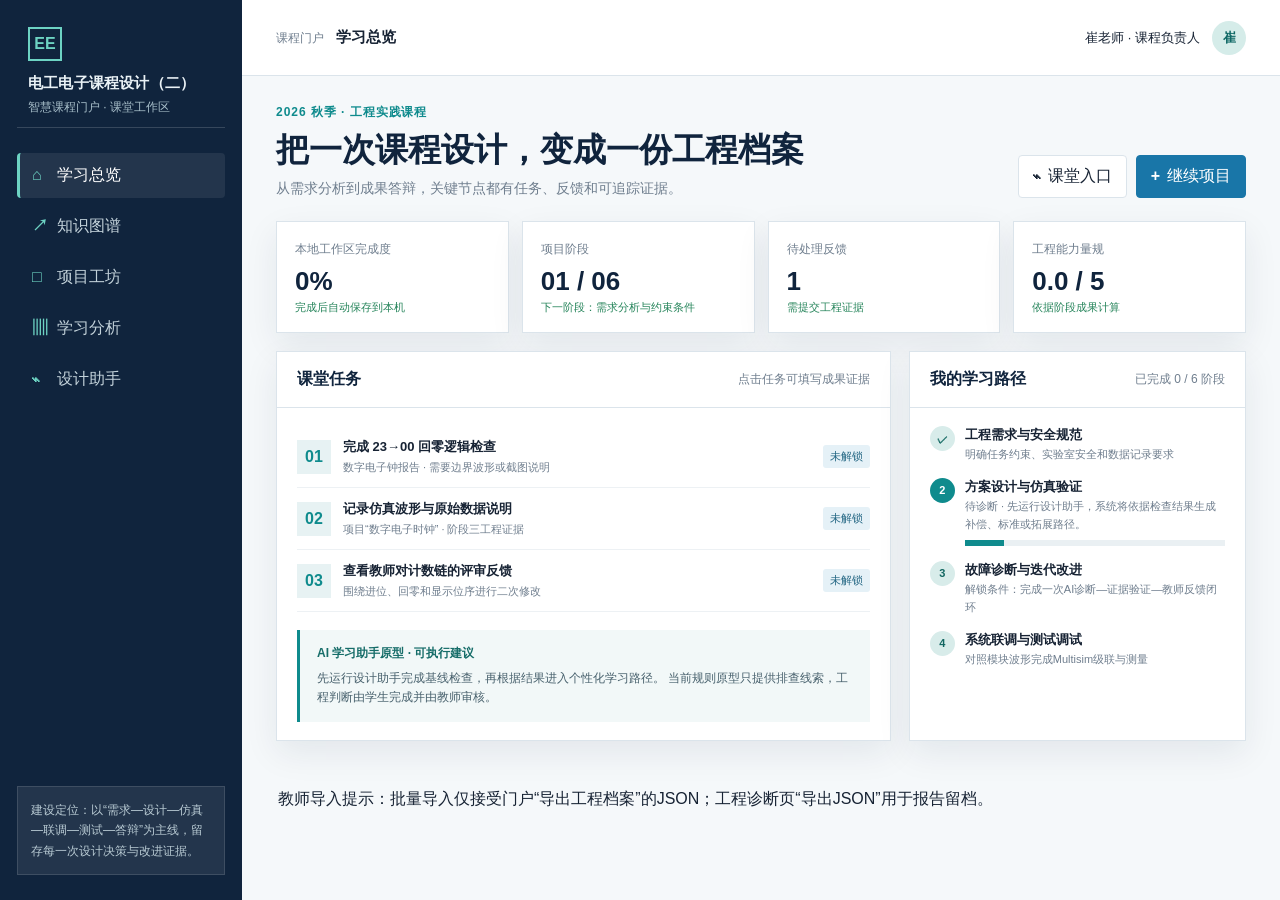
==== index.html @ 052e63e6 "Align portal rule-check wording and refresh cache" ====
<!doctype html>
<html lang="zh-CN">
<head>
  <meta charset="utf-8">
  <meta name="viewport" content="width=device-width, initial-scale=1">
  <meta name="theme-color" content="#10243d">
  <meta name="apple-mobile-web-app-capable" content="yes">
  <meta name="apple-mobile-web-app-status-bar-style" content="black-translucent">
  <link rel="manifest" href="manifest.webmanifest">
  <link rel="icon" href="icon.svg" type="image/svg+xml">
  <title>电工电子课程设计（二） | 智慧课程门户</title>
  <style>
    :root {
      --navy: #10243d;
      --blue: #1976a8;
      --teal: #0f8b8d;
      --ink: #172334;
      --muted: #6f7e8e;
      --line: #dbe4eb;
      --paper: #f5f8fa;
      --white: #fff;
      --amber: #c27b21;
      --green: #25845a;
      --red: #b34d4d;
      --shadow: 0 12px 32px rgba(16, 36, 61, .08);
    }
    * { box-sizing: border-box; }
    body { margin: 0; color: var(--ink); background: var(--paper); font-family: "Segoe UI", "Microsoft YaHei", sans-serif; }
    button { font: inherit; }
    .shell { min-height: 100vh; display: grid; grid-template-columns: 242px minmax(0, 1fr); }
    aside { color: #eaf2f6; background: var(--navy); padding: 25px 17px; display: flex; flex-direction: column; gap: 25px; }
    .brand { padding: 2px 11px 11px; border-bottom: 1px solid rgba(255,255,255,.16); }
    .brand-mark { width: 34px; height: 34px; border: 2px solid #6dd3c3; display: grid; place-items: center; font-weight: 700; color: #6dd3c3; margin-bottom: 13px; }
    .brand strong { display: block; font-size: 15px; letter-spacing: .2px; }
    .brand span { display: block; margin-top: 6px; color: #a8bfca; font-size: 12px; }
    nav { display: grid; gap: 6px; }
    nav button { border: 0; border-left: 3px solid transparent; color: #c3d2da; background: transparent; padding: 12px 12px; text-align: left; cursor: pointer; border-radius: 4px; }
    nav button:hover, nav button.active { background: rgba(255,255,255,.08); border-left-color: #6dd3c3; color: #fff; }
    nav button .icon { display: inline-block; width: 25px; color: #6dd3c3; font-weight: 700; }
    .aside-note { margin-top: auto; padding: 13px; background: rgba(255,255,255,.08); border: 1px solid rgba(255,255,255,.12); font-size: 12px; line-height: 1.7; color: #b8cad3; }
    main { min-width: 0; }
    header { height: 76px; padding: 18px 34px; display: flex; justify-content: space-between; align-items: center; background: var(--white); border-bottom: 1px solid var(--line); }
    .crumb { color: var(--muted); font-size: 12px; }
    .crumb b { color: var(--ink); font-size: 15px; margin-left: 9px; }
    .profile { display: flex; align-items: center; gap: 12px; font-size: 13px; }
    .avatar { width: 34px; height: 34px; border-radius: 50%; background: #d5ece9; color: #0f6865; display: grid; place-items: center; font-weight: 700; }
    .content { max-width: 1380px; margin: 0 auto; padding: 28px 34px 48px; }
    .view { display: none; }
    .view.active { display: block; }
    .hero { display: flex; justify-content: space-between; gap: 24px; align-items: flex-end; margin-bottom: 23px; }
    .eyebrow { color: var(--teal); font-size: 12px; font-weight: 700; letter-spacing: .08em; }
    h1 { margin: 7px 0 7px; color: var(--navy); font-size: clamp(24px, 3vw, 33px); letter-spacing: 0; }
    .hero p { margin: 0; color: var(--muted); font-size: 14px; }
    .hero-actions { display: flex; gap: 9px; }
    .btn { border: 1px solid var(--line); background: var(--white); color: var(--ink); padding: 10px 14px; cursor: pointer; border-radius: 4px; }
    .btn.primary { color: #fff; border-color: var(--blue); background: var(--blue); }
    .btn:hover { filter: brightness(.97); }
    .btn .symbol { margin-right: 7px; font-weight: 700; }
    .stats { display: grid; grid-template-columns: repeat(4, minmax(0, 1fr)); gap: 13px; margin-bottom: 18px; }
    .stat { background: var(--white); border: 1px solid var(--line); padding: 17px 18px; box-shadow: var(--shadow); }
    .stat label { color: var(--muted); font-size: 12px; }
    .stat strong { display: block; color: var(--navy); margin-top: 8px; font-size: 26px; }
    .stat small { color: var(--green); font-size: 11px; }
    .grid { display: grid; grid-template-columns: minmax(0, 1.55fr) minmax(310px, .85fr); gap: 18px; }
    .panel { background: var(--white); border: 1px solid var(--line); box-shadow: var(--shadow); }
    .panel-head { padding: 17px 20px; display: flex; justify-content: space-between; align-items: center; border-bottom: 1px solid var(--line); }
    .panel-head h2 { color: var(--navy); margin: 0; font-size: 16px; }
    .panel-head span { color: var(--muted); font-size: 12px; }
    .panel-body { padding: 18px 20px; }
    .task { display: grid; grid-template-columns: 34px minmax(0,1fr) auto; gap: 12px; align-items: center; padding: 12px 0; border-bottom: 1px solid #edf1f4; }
    .task:last-child { border-bottom: 0; }
    .task-icon { width: 34px; height: 34px; display: grid; place-items: center; background: #e7f2f3; color: var(--teal); font-weight: 700; }
    .task strong { display: block; font-size: 13px; }
    .task small { display: block; margin-top: 4px; color: var(--muted); font-size: 11px; }
    .tag { padding: 4px 7px; border-radius: 3px; font-size: 11px; white-space: nowrap; }
    .tag.green { color: #23724f; background: #e5f3ec; }
    .tag.amber { color: #966118; background: #fbf1df; }
    .tag.blue { color: #216582; background: #e5f1f7; }
    .path { display: grid; gap: 15px; }
    .path-row { display: grid; grid-template-columns: 25px 1fr; gap: 10px; align-items: start; }
    .path-node { width: 25px; height: 25px; border-radius: 50%; background: #d8ecea; color: #116761; display: grid; place-items: center; font-size: 11px; font-weight: 700; }
    .path-row.current .path-node { background: var(--teal); color: #fff; }
    .path-row strong { display: block; font-size: 13px; }
    .path-row small { color: var(--muted); font-size: 11px; line-height: 1.5; }
    .progress { height: 6px; margin-top: 7px; background: #eaf0f3; overflow: hidden; }
    .progress i { display: block; height: 100%; background: var(--teal); }
    .ai-box { margin-top: 18px; background: #f2f8f8; border-left: 3px solid var(--teal); padding: 15px 17px; }
    .ai-box .ai-title { color: #166d69; font-size: 12px; font-weight: 700; }
    .ai-box p { margin: 7px 0 0; color: #48616d; font-size: 12px; line-height: 1.6; }
    .notice { padding: 12px 13px; border: 1px solid #efdfbd; background: #fffaf1; color: #835b22; font-size: 12px; line-height: 1.6; }
    .graph { padding: 8px 2px 13px; }
    .graph-line { display: flex; align-items: center; gap: 5px; margin: 14px 0; overflow-x: auto; padding-bottom: 4px; }
    .graph-node { min-width: 88px; padding: 10px 8px; border: 1px solid #c9dce2; background: #f7fbfb; text-align: center; font-size: 11px; color: #275964; }
    .graph-node.focus { border-color: var(--teal); background: #dff2ef; color: #0b6560; font-weight: 700; }
    .arrow { color: #94a8b1; font-size: 16px; }
    .table-wrap { overflow-x: auto; }
    table { width: 100%; border-collapse: collapse; font-size: 12px; }
    th, td { text-align: left; padding: 11px 10px; border-bottom: 1px solid #e7edf0; vertical-align: top; }
    th { color: var(--muted); background: #f7fafb; font-weight: 600; }
    td strong { color: var(--navy); }
    .bar { width: 100%; height: 7px; background: #e9eff2; }
    .bar i { display: block; height: 100%; background: var(--blue); }
    .login-wrap { max-width: 850px; margin: 30px auto; display: grid; grid-template-columns: 1fr 1fr; background: var(--white); border: 1px solid var(--line); box-shadow: var(--shadow); }
    .login-copy { color: #eaf2f6; background: var(--navy); padding: 38px; }
    .login-copy h2 { margin: 13px 0; font-size: 26px; }
    .login-copy p { color: #b8cad3; font-size: 13px; line-height: 1.8; }
    .login-form { padding: 38px; }
    .login-form h2 { margin: 0 0 8px; color: var(--navy); font-size: 21px; }
    .login-form > p { margin: 0 0 22px; color: var(--muted); font-size: 12px; }
    .qr { width: 154px; height: 154px; margin: 0 auto 17px; padding: 10px; display: grid; grid-template-columns: repeat(11, 1fr); gap: 2px; background: #fff; border: 1px solid #d5dfe4; }
    .qr i { background: #10243d; }
    .qr i:nth-child(3n+1) { background: #fff; }
    .qr i:nth-child(7n) { background: #10243d; }
    .local-badge { width: 154px; height: 154px; margin: 0 auto 17px; display: grid; place-content: center; text-align: center; background: linear-gradient(145deg, #0f8b8d, #10243d); color: #fff; border-radius: 12px; letter-spacing: 2px; font-size: 32px; font-weight: 700; box-shadow: 0 14px 28px rgba(16,36,61,.18); }
    .local-badge span { display: block; margin-top: 8px; color: #bde8df; font-size: 11px; letter-spacing: 3px; }
    .qr-note { text-align: center; color: var(--muted); font-size: 12px; }
    .qr-note b { display: block; color: var(--teal); margin-bottom: 5px; }
    .form-row { display: flex; gap: 8px; margin-top: 23px; }
    input { flex: 1; min-width: 0; border: 1px solid var(--line); padding: 11px 12px; outline: 0; }
    input:focus { border-color: var(--teal); box-shadow: 0 0 0 2px rgba(15,139,141,.12); }
    .task { cursor: pointer; }
    .task:hover { background: #fbfdfd; }
    .modal { position: fixed; inset: 0; z-index: 20; display: grid; place-items: center; padding: 18px; background: rgba(16,36,61,.42); }
    .modal[hidden] { display: none; }
    .modal-card { width: min(620px, 100%); max-height: min(760px, calc(100vh - 36px)); overflow: auto; background: var(--white); border: 1px solid var(--line); box-shadow: 0 22px 60px rgba(16,36,61,.24); }
    .modal-head { display: flex; align-items: center; justify-content: space-between; gap: 12px; padding: 16px 19px; border-bottom: 1px solid var(--line); }
    .modal-head h2 { margin: 0; color: var(--navy); font-size: 17px; }
    .modal-close { border: 0; background: transparent; color: var(--muted); font-size: 24px; line-height: 1; cursor: pointer; }
    .modal-body { padding: 19px; }
    .modal-body p { color: var(--muted); font-size: 12px; line-height: 1.7; }
    .modal-form { display: grid; gap: 12px; }
    .modal-form label { color: var(--ink); font-size: 12px; font-weight: 600; }
    .modal-form input, .modal-form select, .modal-form textarea { width: 100%; margin-top: 6px; border: 1px solid var(--line); padding: 10px 11px; background: #fbfdfe; color: var(--ink); outline: 0; }
    .modal-form textarea { min-height: 108px; resize: vertical; line-height: 1.6; }
    .modal-form input:focus, .modal-form select:focus, .modal-form textarea:focus { border-color: var(--teal); box-shadow: 0 0 0 2px rgba(15,139,141,.12); }
    .modal-actions { display: flex; justify-content: flex-end; gap: 8px; margin-top: 4px; }
    .modal-note { padding: 10px 11px; border-left: 3px solid var(--teal); background: #f2f8f8; color: #48616d; font-size: 11px; line-height: 1.6; }
    .status-line { display: flex; align-items: center; gap: 8px; padding: 10px 11px; background: #f7fafb; color: var(--muted); font-size: 11px; }
    .status-dot { width: 8px; height: 8px; border-radius: 50%; background: var(--green); }
    .status-dot.warn { background: var(--amber); }
    .status-dot.bad { background: var(--red); }
    .toast { position: fixed; right: 26px; bottom: 25px; padding: 12px 15px; background: var(--navy); color: #fff; font-size: 12px; box-shadow: var(--shadow); opacity: 0; transform: translateY(9px); transition: .2s; pointer-events: none; }
    .toast.show { opacity: 1; transform: none; }
    @media (max-width: 920px) { .shell { grid-template-columns: 1fr; } aside { padding: 14px; gap: 13px; } .brand { display: flex; align-items: center; gap: 10px; padding: 0 4px 10px; } .brand-mark { margin: 0; } nav { grid-template-columns: repeat(5, 1fr); } nav button { text-align: center; border-left: 0; border-bottom: 3px solid transparent; padding: 9px 4px; font-size: 11px; } nav button.active { border-bottom-color: #6dd3c3; } nav button .icon { display: block; width: auto; } .aside-note { display: none; } header { padding: 15px 19px; } .content { padding: 22px 19px 37px; } .stats { grid-template-columns: repeat(2, 1fr); } .grid { grid-template-columns: 1fr; } .login-wrap { grid-template-columns: 1fr; } .login-copy { padding: 25px; } .login-form { padding: 27px; } }
    @media (max-width: 560px) { .hero { display: block; } .hero-actions { margin-top: 16px; } .hero-actions .btn { flex: 1; } .stats { gap: 9px; } .stat { padding: 13px; } .stat strong { font-size: 22px; } .panel-body { padding: 15px; } }
  </style>
</head>
<body>
  <div class="shell">
    <aside>
      <div class="brand"><div class="brand-mark">EE</div><div><strong>电工电子课程设计（二）</strong><span>智慧课程门户 · 课堂工作区</span></div></div>
      <nav aria-label="主导航">
        <button class="active" data-view="home"><span class="icon">⌂</span>学习总览</button>
        <button data-view="path"><span class="icon">↗</span>知识图谱</button>
        <button data-view="project"><span class="icon">□</span>项目工坊</button>
        <button data-view="analytics"><span class="icon">▥</span>学习分析</button>
        <button data-tool><span class="icon">⌁</span>设计助手</button>
      </nav>
      <div class="aside-note">建设定位：以“需求—设计—仿真—联调—测试—答辩”为主线，留存每一次设计决策与改进证据。</div>
    </aside>
    <main>
      <header><div class="crumb">课程门户 <b id="view-label">学习总览</b></div><div class="profile"><span>崔老师 · 课程负责人</span><span class="avatar">崔</span></div></header>
      <div class="content">
        <section class="view active" id="home">
          <div class="hero"><div><div class="eyebrow">2026 秋季 · 工程实践课程</div><h1>把一次课程设计，变成一份工程档案</h1><p>从需求分析到成果答辩，关键节点都有任务、反馈和可追踪证据。</p></div><div class="hero-actions"><button class="btn" id="login-btn"><span class="symbol">⌁</span>课堂入口</button><button class="btn primary" data-view="project"><span class="symbol">+</span>继续项目</button></div></div>
          <div class="stats"><div class="stat"><label>本地工作区完成度</label><strong id="stat-completion">33%</strong><small id="stat-completion-note">完成后自动保存到本机</small></div><div class="stat"><label>项目阶段</label><strong id="stat-stage">01 / 06</strong><small id="stat-stage-note">先完成需求与安全规范</small></div><div class="stat"><label>待处理反馈</label><strong id="stat-feedback">1</strong><small>需提交工程证据</small></div><div class="stat"><label>工程能力量规</label><strong id="stat-rubric">2.5 / 5</strong><small>依据阶段成果计算</small></div></div>
          <div class="grid"><div class="panel"><div class="panel-head"><h2>课堂任务</h2><span>点击任务可填写成果证据</span></div><div class="panel-body"><div class="task" data-home-task="3"><div class="task-icon">01</div><div><strong>完成 23→00 回零逻辑检查</strong><small>数字电子钟报告 · 需要边界波形或截图说明</small></div><span class="tag amber" data-home-status>待提交</span></div><div class="task" data-home-task="3"><div class="task-icon">02</div><div><strong>记录仿真波形与原始数据说明</strong><small>项目“数字电子时钟” · 阶段三工程证据</small></div><span class="tag blue" data-home-status>待提交</span></div><div class="task" data-home-task="3"><div class="task-icon">03</div><div><strong>查看教师对计数链的评审反馈</strong><small>围绕进位、回零和显示位序进行二次修改</small></div><span class="tag blue" data-home-status>待查看</span></div><div class="ai-box"><div class="ai-title">AI 学习助手原型 · 可执行建议</div><p id="home-ai-advice">先在设计助手中运行规则检查，再把测量点、波形现象、修改动作和复测结论写入阶段成果。当前规则原型只提供排查线索，工程判断由学生完成并由教师审核。</p></div></div></div><div class="panel"><div class="panel-head"><h2>我的学习路径</h2><span id="path-progress-label">已完成 1 / 6 阶段</span></div><div class="panel-body"><div class="path"><div class="path-row"><div class="path-node">✓</div><div><strong>工程需求与安全规范</strong><small>明确任务约束、实验室安全和数据记录要求</small></div></div><div class="path-row current"><div class="path-node">2</div><div><strong>方案设计与仿真验证</strong><small id="path-current-note">正在进行 · 需要提交时序与边界证据</small><div class="progress"><i id="path-progress" style="width:28%"></i></div></div></div><div class="path-row"><div class="path-node">3</div><div><strong>故障诊断与迭代改进</strong><small>解锁条件：完成一次AI诊断—证据验证—教师反馈闭环</small></div></div><div class="path-row"><div class="path-node">4</div><div><strong>系统联调与测试调试</strong><small>对照模块波形完成Multisim级联与测量</small></div></div></div></div></div></div>
        </section>
        <section class="view" id="path"><div class="hero"><div><div class="eyebrow">知识逻辑空间</div><h1>一张图看懂设计路径</h1><p>先修关系、能力层级和成果物在同一条路径中关联。</p></div><button class="btn primary" id="ai-path"><span class="symbol">✦</span>生成我的路径</button></div><div class="panel"><div class="panel-head"><h2>课程知识图谱 · 当前节点：方案设计</h2><span>8 个核心节点 · 24 个子节点</span></div><div class="panel-body"><div class="graph"><div class="graph-line"><div class="graph-node">工程需求</div><div class="arrow">→</div><div class="graph-node">安全规范</div><div class="arrow">→</div><div class="graph-node">电路基础</div><div class="arrow">→</div><div class="graph-node">器件选型</div><div class="arrow">→</div><div class="graph-node focus">方案设计</div><div class="arrow">→</div><div class="graph-node">仿真验证</div><div class="arrow">→</div><div class="graph-node">系统联调</div><div class="arrow">→</div><div class="graph-node">技术答辩</div></div></div><div class="notice">每个节点绑定微课、诊断题、仿真任务和成果物。AI只提供分析线索，设计决策、原始数据和最终结论必须由学生提交并由教师审核。</div></div></div></section>
        <section class="view" id="project"><div class="hero"><div><div class="eyebrow">CDIO 项目工坊 · 课堂H5工作区</div><h1>数字电子时钟</h1><p id="project-subtitle">匿名小组 · 设计证据保存在当前设备，可生成提交码</p></div><div class="hero-actions"><button class="btn" id="export-project"><span class="symbol">↓</span>导出工程档案</button><button class="btn primary" id="submit-btn"><span class="symbol">✓</span>提交阶段成果</button></div></div><div class="grid"><div class="panel"><div class="panel-head"><h2>工程任务进度</h2><span id="project-progress-label">1 / 6 阶段完成</span></div><div class="panel-body"><div class="task project-task" data-task-id="1"><div class="task-icon">01</div><div><strong>需求分析与约束条件</strong><small>24 小时制、显示位数、校时与报时要求</small></div><span class="tag green" data-status>已通过</span></div><div class="task project-task" data-task-id="2"><div class="task-icon">02</div><div><strong>方案论证与参数计算</strong><small>555 时基、60/24 进制、进位与回零逻辑</small></div><span class="tag green" data-status>已通过</span></div><div class="task project-task" data-task-id="3"><div class="task-icon">03</div><div><strong>仿真验证与波形分析</strong><small>记录时序波形、边界测试和规则检查结果</small></div><span class="tag amber" data-status>待提交</span></div><div class="task project-task" data-task-id="4"><div class="task-icon">04</div><div><strong>系统联调与测试调试</strong><small>在Multisim中完成级联、波形测量与边界测试</small></div><span class="tag blue" data-status>未开始</span></div><div class="task project-task" data-task-id="5"><div class="task-icon">05</div><div><strong>迭代改进与技术报告</strong><small>位序/进位故障复盘、版本差异、报告初稿</small></div><span class="tag blue" data-status>未开始</span></div><div class="task project-task" data-task-id="6"><div class="task-icon">06</div><div><strong>成果答辩与工程档案</strong><small>演示视频、答辩记录、个人反思</small></div><span class="tag blue" data-status>未开始</span></div></div></div><div class="panel"><div class="panel-head"><h2>教师反馈</h2><span id="feedback-count">1 条建议</span></div><div class="panel-body"><div class="notice">优先核对 59→00 的下降沿进位和 23→00 的复位条件，将计数波形、显示截图与故障修改记录放在同一张表中。</div><div class="ai-box"><div class="ai-title">AI 初检原型 · 需人工确认</div><p id="project-ai-feedback">先运行设计助手并导出检查记录，再将诊断线索、实测点和修改后的结果写入阶段成果。</p></div><button class="btn" id="reply-btn" style="margin-top:15px">回复教师反馈</button></div></div></div></section>
        <section class="view" id="analytics"><div class="hero"><div><div class="eyebrow">教师工作台 · 课堂H5汇总</div><h1>用工程证据支持一次及时干预</h1><p>学生从课程群链接或二维码进入工具，公众号菜单配置后复用同一入口；学生把匿名提交码发到课程群，教师粘贴即可形成本地汇总，不采集真实身份。批量导入仅接受门户“导出工程档案”的JSON，工程诊断页“导出JSON”用于报告留档。</p></div><div class="hero-actions"><input id="class-import-files" type="file" accept="application/json,.json" multiple hidden><button class="btn" id="load-demo-class">载入虚拟课堂</button><button class="btn" id="paste-submission">粘贴提交码</button><button class="btn" id="class-import"><span class="symbol">＋</span>导入学生档案</button><button class="btn primary" id="report-btn"><span class="symbol">↓</span>导出班级分析</button></div></div><div class="stats"><div class="stat"><label>已汇总工作区</label><strong id="analytics-active">1</strong><small>仅当前教师浏览器</small></div><div class="stat"><label>阶段成果提交</label><strong id="analytics-submitted">0 / 6</strong><small>以提交码/档案为准</small></div><div class="stat"><label>需教师干预</label><strong id="analytics-intervention">1 项</strong><small style="color:var(--amber)">低于当前课堂节点</small></div><div class="stat"><label>平均目标达成度</label><strong id="analytics-attainment">17%</strong><small>基于六阶段量规</small></div></div><div class="panel"><div class="panel-head"><h2>工程证据与教师动作</h2><span id="analytics-source">当前工作区 · 可粘贴提交码</span></div><div class="panel-body table-wrap"><table><thead><tr><th>记录</th><th>当前节点</th><th>成果提交</th><th>诊断摘要</th><th>方案设计</th><th>测试调试</th><th>建议动作</th></tr></thead><tbody id="analytics-body"></tbody></table></div></div><button class="btn" id="reset-data" style="margin-top:14px">清空当前工作区与班级汇总</button></section>
        <section class="view" id="login"><div class="login-wrap"><div class="login-copy"><div class="eyebrow">课程群/二维码 · 学生入口</div><h2>用小组代号建立工程工作区</h2><p>学生当前可从课程群链接或二维码进入HTTPS工具；公众号菜单配置后复用同一入口，使用教师规定的小组代号，不采集真实姓名和学号；诊断记录保存在当前设备，并可生成匿名提交码发到课程群。</p><div class="notice" style="margin-top:25px;background:rgba(255,255,255,.1);border-color:rgba(255,255,255,.18);color:#d6eee9">课程群链接、二维码或公众号只承担统一入口与消息触达，工程诊断、证据闭环和教师汇总由智慧课程应用完成。</div></div><div class="login-form"><h2>进入工程工作区</h2><p>输入教师分配的小组代号后开始记录，不需要真实学生数据。</p><div class="local-badge" aria-label="课堂H5入口">EE<span>H5</span></div><div class="qr-note"><b>课堂H5入口</b>同一小组应在固定手机或电脑上连续完成本次任务</div><div class="form-row"><input id="account" maxlength="24" placeholder="输入小组代号，如 2026-07" aria-label="小组代号"><button class="btn primary" id="demo-login">进入工作区</button></div></div></div></section>
      </div>
    <p class="footnote" style="max-width:1410px;margin:0 auto 22px;padding:0 36px">教师导入提示：批量导入仅接受门户“导出工程档案”的JSON；工程诊断页“导出JSON”用于报告留档。</p>
    </main>
  </div>
  <div class="toast" id="toast" role="status"></div>
  <div class="modal" id="modal" hidden aria-hidden="true"><div class="modal-card" role="dialog" aria-modal="true" aria-labelledby="modal-title"><div class="modal-head"><h2 id="modal-title">课堂工作区</h2><button class="modal-close" id="modal-close" type="button" aria-label="关闭">×</button></div><div class="modal-body" id="modal-body"></div></div></div>
  <script>
    const $ = id => document.getElementById(id);
    const labels = {home:'学习总览',path:'知识图谱',project:'项目工坊',analytics:'学习分析',login:'学生入口'};
    const STORAGE_PREFIX = 'ee-smart-course-v2:';
    const CLASS_STORAGE_KEY = 'ee-smart-course-class-v1';
    const taskMeta = {
      1: {title:'需求分析与约束条件', prompt:'记录24小时制、显示位数、校时要求与实验安全约束。'},
      2: {title:'方案论证与参数计算', prompt:'提交器件选择、时基参数、进位和回零逻辑的简要论证。'},
      3: {title:'仿真验证与波形分析', prompt:'提交时序波形、边界测试说明，以及设计助手的检查记录。'},
      4: {title:'系统联调与测试调试', prompt:'记录模块级联、数码管显示、调时按键和仿真测量现象。'},
      5: {title:'迭代改进与技术报告', prompt:'说明故障假设、修改动作、复测结果和版本差异。'},
      6: {title:'成果答辩与工程档案', prompt:'整理演示视频、答辩问答、个人反思和最终工程档案。'}
    };
    const defaultState = account => ({version:2,account, tasks:{1:'todo',2:'locked',3:'locked',4:'locked',5:'locked',6:'locked'}, evidence:{}, replies:[], pathGenerated:false, updatedAt:new Date().toISOString()});
    const activeAccount = () => localStorage.getItem(STORAGE_PREFIX + 'active') || '课堂演示';
    const loadState = account => {
      try {
        const saved = JSON.parse(localStorage.getItem(STORAGE_PREFIX + account));
        if (saved && saved.version===2 && saved.tasks) return Object.assign(defaultState(account), saved, {account,version:2});
      } catch (error) { /* ignore malformed local data and restore a clean workspace */ }
      return defaultState(account);
    };
    let state = loadState(activeAccount());
    let classRecords = (() => { try { const saved=JSON.parse(localStorage.getItem(CLASS_STORAGE_KEY) || '[]'); return Array.isArray(saved) ? saved : []; } catch (error) { return []; } })();
    const saveState = () => { state.updatedAt = new Date().toISOString(); localStorage.setItem(STORAGE_PREFIX + state.account, JSON.stringify(state)); localStorage.setItem(STORAGE_PREFIX + 'active', state.account); };
    const saveClassRecords = () => localStorage.setItem(CLASS_STORAGE_KEY, JSON.stringify(classRecords));
    const toast = message => { const el = $('toast'); el.textContent = message; el.classList.add('show'); setTimeout(() => el.classList.remove('show'), 2300); };
    const escapeHtml = value => String(value ?? '').replace(/[&<>"']/g, ch => ({'&':'&amp;','<':'&lt;','>':'&gt;','"':'&quot;',"'":'&#39;'}[ch]));
    const statusInfo = status => ({passed:['已通过','green'],submitted:['待教师复核','amber'],todo:['待提交','blue'],locked:['未解锁','blue']}[status] || ['待提交','blue']);
    const isDone = status => status === 'passed' || status === 'submitted';
    const completedCount = () => Object.values(state.tasks).filter(isDone).length;
    const nextTaskId = () => Object.keys(taskMeta).map(Number).find(id => !isDone(state.tasks[id]) && state.tasks[id] !== 'locked') || 3;
    function showView(view, writeHash = true) {
      const target = labels[view] ? view : 'home';
      document.querySelectorAll('.view').forEach(el => el.classList.toggle('active', el.id === target));
      document.querySelectorAll('nav button').forEach(el => el.classList.toggle('active', el.dataset.view === target));
      $('view-label').textContent = labels[target];
      if (writeHash && location.hash !== '#' + target) history.replaceState(null, '', '#' + target);
      window.scrollTo({top:0, behavior:'smooth'});
    }
    function openModal(title, body) { $('modal-title').textContent = title; $('modal-body').innerHTML = body; $('modal').hidden = false; $('modal').setAttribute('aria-hidden','false'); const first = $('modal-body').querySelector('input,select,textarea,button'); if (first) first.focus(); }
    function closeModal() { $('modal').hidden = true; $('modal').setAttribute('aria-hidden','true'); $('modal-body').innerHTML = ''; }
    function openEvidenceModal(taskId) {
      const status = state.tasks[taskId];
      if (status === 'locked') { toast('请先完成前置阶段'); return; }
      const saved = state.evidence[taskId] || {};
      const info = statusInfo(status);
      openModal(taskMeta[taskId].title, `<form class="modal-form" id="evidence-form"><div class="status-line"><span class="status-dot ${info[1] === 'blue' ? 'warn' : ''}"></span>当前状态：${info[0]}</div><p>${taskMeta[taskId].prompt}</p><label>成果文件名或路径（可选）<input id="evidence-file" maxlength="160" value="${escapeHtml(saved.file)}" placeholder="例如：group07_clock_waveform.png"></label><label>工程证据与结论 <textarea id="evidence-note" required minlength="8" maxlength="1000" placeholder="写清楚测量点、现象、修改动作和复测结论">${escapeHtml(saved.note)}</textarea></label><div class="modal-note">建议格式：测量点 → 观察现象 → 故障假设 → 修改动作 → 复测结果。系统只在当前浏览器保存文字记录，不上传文件。</div><div class="modal-actions"><button class="btn" type="button" id="modal-cancel">取消</button><button class="btn primary" type="submit">保存阶段证据</button></div></form>`);
      $('evidence-form').addEventListener('submit', event => {
        event.preventDefault();
        const note = $('evidence-note').value.trim();
        if (note.length < 8) { toast('工程证据至少写满8个字符'); $('evidence-note').focus(); return; }
        state.evidence[taskId] = {file:$('evidence-file').value.trim(), note, savedAt:new Date().toISOString()};
        state.tasks[taskId] = 'submitted';
        const next = taskId + 1;
        if (state.tasks[next] === 'locked') state.tasks[next] = 'todo';
        saveState(); closeModal(); renderAll(); showView('project'); toast('阶段证据已保存，等待教师复核');
      });
      $('modal-cancel').addEventListener('click', closeModal);
    }
    function openFeedbackModal() {
      openModal('回复教师反馈', `<form class="modal-form" id="reply-form"><p>回复将保存在当前浏览器，便于课堂复盘；正式平台接入后可替换为校内消息服务。</p><label>给教师的说明<textarea id="reply-note" required minlength="4" placeholder="例如：已按建议检查U2.QC下降沿，并补充了23→00边界波形。"></textarea></label><div class="modal-actions"><button class="btn" type="button" id="modal-cancel">取消</button><button class="btn primary" type="submit">保存回复</button></div></form>`);
      $('reply-form').addEventListener('submit', event => { event.preventDefault(); const note = $('reply-note').value.trim(); if (note.length < 4) { toast('请填写具体回复'); return; } state.replies.push({note, savedAt:new Date().toISOString()}); saveState(); closeModal(); renderAll(); toast('回复已保存到本地工作区'); });
      $('modal-cancel').addEventListener('click', closeModal);
    }
    function openResetModal() {
      openModal('清空本机课堂数据', `<div class="modal-form"><p>这会删除当前工作区的任务、证据、反馈，以及教师端已导入的班级汇总，不能恢复。不会删除课程文件或其他浏览器中的数据。</p><div class="modal-actions"><button class="btn" type="button" id="modal-cancel">取消</button><button class="btn primary" type="button" id="modal-reset-confirm">确认清空</button></div></div>`);
      $('modal-cancel').addEventListener('click', closeModal);
      $('modal-reset-confirm').addEventListener('click', () => { localStorage.removeItem('ee-digital-clock-tool-v1:' + state.account); state = defaultState(state.account); classRecords=[]; saveState(); saveClassRecords(); closeModal(); renderAll(); toast('当前工作区、设计助手记录与班级汇总已清空'); });
    }
    function downloadJson(filename, data) { const blob = new Blob([JSON.stringify(data,null,2)], {type:'application/json;charset=utf-8'}); const url = URL.createObjectURL(blob); const link = document.createElement('a'); link.href = url; link.download = filename; document.body.appendChild(link); link.click(); link.remove(); setTimeout(() => URL.revokeObjectURL(url), 1000); }
    function boundaryRecordMatchesMode(mode, record) { const text=String(record || '').trim().replace(/：/g,':'); if (text.length<8) return false; if (mode!=='12' && mode!=='24') return true; const transition=/(→|->|到|至|后|清零|回零|归零)/.test(text); const observable=/(测点|示波器|逻辑分析仪|万用表|波形|截图|读数|通道|XSC\d*|Pin\d+|CLK|U[1-6]|QA|QB|QC|QD)/i.test(text); if (!transition || !observable) return false; if (mode==='12') return ((/11:59:59.*12:00:00/.test(text)) || (/12.*01:00:00/.test(text))); return /23:59:59/.test(text) && /00:00:00/.test(text); }
    function readLocalToolSnapshot(account) { try { const value=JSON.parse(localStorage.getItem('ee-digital-clock-tool-v1:' + account) || 'null'); return value ? {params:value.params || null,checks:value.checks || [],summary:value.summary || null,boundaryEvidence:value.boundaryEvidence===true && boundaryRecordMatchesMode(value.params && value.params.mode,value.boundaryRecord),boundaryRecord:value.boundaryRecord || '',evidence:value.evidence || null} : null; } catch(error) { return null; } }
    function buildReport() { return {tool:'EE-SmartCourse-LocalClassroom-v1', exportedAt:new Date().toISOString(), account:state.account, note:'本地浏览器工作区，不上传学生数据', completedStages:completedCount(), tasks:Object.keys(taskMeta).map(id => ({id:Number(id),title:taskMeta[id].title,status:state.tasks[id],evidence:state.evidence[id] || null})), toolCheck:readLocalToolSnapshot(state.account), feedbackReplies:state.replies}; }
    function learningRoute() {
      const snapshot=readLocalToolSnapshot(state.account); const rows=snapshot && Array.isArray(snapshot.checks) ? snapshot.checks : []; const params=snapshot && snapshot.params ? snapshot.params : null; const boundary=snapshot && snapshot.boundaryEvidence===true;
      if (!rows.length || !params) return {label:'待诊断',note:'先运行设计助手，系统将依据检查结果生成补偿、标准或拓展路径。',advice:'先运行设计助手完成基线检查，再根据结果进入个性化学习路径。'};
      const passed=rows.filter(row=>row && row[0]).length; const total=rows.length; const error=Number.isFinite(Number(params.hz)) ? Math.abs(Number(params.hz)-1)*100 : 100;
      const extension=params.mode==='12' || params.counter==='74LS160' || params.display==='74LS48';
      if (error>1 || !boundary || (!extension && passed<total)) return {label:'补偿路径',note:`检测到${total-passed}项关注、边界证据${boundary?'已记录':'未确认'}或时基误差${error.toFixed(1)}%，先补做时基、计数与边界测点，再提交阶段三证据。`,advice:'已生成补偿路径：先回看对应知识卡片，补做测点记录和边界波形，勾选边界证据并复测通过后再进入下一阶段。'};
      if (extension) return {label:'拓展路径',note:'主线检查通过，当前方案含拓展器件或12小时制；补充方案差异与边界论证后进入答辩。',advice:'已生成拓展路径：补充器件引脚、译码控制和时制边界的差异证据，再提交教师复核。'};
      return {label:'标准路径',note:'基线检查通过，按标准路径提交59→00进位和23→00回零证据。',advice:'已生成标准路径：保存1 Hz读数、59→00进位和23→00回零三类证据，再进入教师复核。'};
    }
    function renderHome() {
      const done = completedCount();
      const route=learningRoute();
      $('stat-completion').textContent = Math.round(done / 6 * 100) + '%';
      $('stat-stage').textContent = String(Math.min(done + 1,6)).padStart(2,'0') + ' / 06';
      $('stat-stage-note').textContent = done >= 6 ? '六阶段工程档案已齐' : `下一阶段：${taskMeta[Math.min(done + 1,6)].title}`;
      $('stat-feedback').textContent = state.replies.length ? '0' : '1';
      $('stat-rubric').textContent = (done / 6 * 5).toFixed(1) + ' / 5';
      const task3 = statusInfo(state.tasks[3]);
      document.querySelectorAll('[data-home-status]').forEach(el => { el.textContent = task3[0]; el.className = 'tag ' + task3[1]; });
      $('path-progress-label').textContent = `已完成 ${done} / 6 阶段`;
      $('path-progress').style.width = Math.max(15, Math.round(done / 6 * 100)) + '%';
      $('path-current-note').textContent = done >= 6 ? '全部阶段完成 · 可导出工程档案' : `${route.label} · ${route.note}`;
      $('home-ai-advice').textContent = state.evidence[3] ? '已保存仿真证据。下一步请按教师反馈补充复测结论，完成后再进入系统联调。' : `${route.advice} 当前规则原型只提供排查线索，工程判断由学生完成并由教师审核。`;
    }
    function renderProject() {
      const done = completedCount();
      $('project-progress-label').textContent = `${done} / 6 阶段完成`;
      $('project-subtitle').textContent = `${state.account} · 证据保存在当前设备，可导出或生成提交码 · 最近更新 ${new Date(state.updatedAt).toLocaleString('zh-CN',{hour12:false})}`;
      document.querySelectorAll('.project-task').forEach(row => {
        const id = Number(row.dataset.taskId); const info = statusInfo(state.tasks[id]); const tag = row.querySelector('[data-status]'); tag.textContent = info[0]; tag.className = 'tag ' + info[1]; row.title = state.tasks[id] === 'locked' ? '请先完成前置阶段' : '点击填写或查看工程证据';
        if (!row.dataset.bound) { row.dataset.bound = '1'; row.addEventListener('click', () => openEvidenceModal(id)); }
      });
      $('feedback-count').textContent = `${state.replies.length ? 0 : 1} 条建议`;
      $('project-ai-feedback').textContent = state.evidence[3] ? '阶段三证据已保存。教师复核时重点查看波形、边界测试和故障修改是否一一对应。' : '先运行设计助手并导出检查记录，再将诊断线索、实测点和修改后的结果写入阶段成果。';
    }
    function expectedToolSummary(params, boundaryEvidence, boundaryRecord) {
      const p=params || {}; const mode=String(p.mode || ''); const hz=Number(p.hz); const valid=Number.isFinite(hz) && hz>0;
      const error=valid ? Math.abs(hz-1)*100 : 100;
      const flags=[error<=1, p.counter==='74LS90', mode==='24', p.display==='DCD_HEX', p.adjust==='yes', boundaryEvidence===true && boundaryRecordMatchesMode(mode,boundaryRecord)];
      return {flags, passed:flags.filter(Boolean).length, total:6, error};
    }
    function assertToolSummaryMatches(params, summary, boundaryEvidence, boundaryRecord) {
      if (!params || ['source','hz','counter','display','mode','adjust'].some(key => params[key]===undefined)) return;
      const expected=expectedToolSummary(params,boundaryEvidence,boundaryRecord); const actualError=Number(summary.error);
      if (Number(summary.passed)!==expected.passed || Number(summary.total)!==6 || !Number.isFinite(actualError) || Math.abs(actualError-expected.error)>0.11) throw new Error('工程检查摘要与方案参数不一致');
      return expected;
    }
    function validateToolCheck(toolCheck) {
      if (!toolCheck || typeof toolCheck !== 'object' || Array.isArray(toolCheck)) throw new Error('工程检查记录格式不正确');
      const params=toolCheck.params;
      const summary=toolCheck.summary;
      if (summary!==undefined && summary!==null && (typeof summary!=='object' || Array.isArray(summary) || !Number.isInteger(Number(summary.passed)) || Number(summary.passed)<0 || Number(summary.passed)>6 || Number(summary.total)!==6 || !Number.isFinite(Number(summary.error)) || Number(summary.error)<0)) throw new Error('工程数值摘要格式不正确');
      if (params!==undefined && params!==null) {
        if (typeof params!=='object' || Array.isArray(params)) throw new Error('工程参数格式不正确');
        if (params.source!==undefined && !['555','digital','external'].includes(params.source)) throw new Error('工程时基方案不在课程范围');
        if (params.counter!==undefined && !['74LS90','74LS160'].includes(params.counter)) throw new Error('工程计数器方案不在课程范围');
        if (params.display!==undefined && !['DCD_HEX','74LS48'].includes(params.display)) throw new Error('工程显示方案不在课程范围');
        if (params.mode!==undefined && !['12','24'].includes(String(params.mode))) throw new Error('工程时制不在课程范围');
        if (params.adjust!==undefined && !['yes','no'].includes(params.adjust)) throw new Error('工程调时方案不在课程范围');
      }
      const checks=toolCheck.checks;
      if (Array.isArray(checks)) {
        if (checks.length!==6 || checks.some(row=>!Array.isArray(row) || typeof row[0]!=='boolean')) throw new Error('工程检查项必须为六项');
      } else if (checks && typeof checks==='object') {
        if (!Number.isInteger(Number(checks.passed)) || Number(checks.passed)<0 || Number(checks.passed)>6 || Number(checks.total)!==6 || !Number.isFinite(Number(checks.error)) || Number(checks.error)<0) throw new Error('工程检查摘要格式不正确');
      } else throw new Error('工程检查摘要缺失');
      if (toolCheck.boundaryEvidence!==undefined && typeof toolCheck.boundaryEvidence!=='boolean') throw new Error('边界证据状态格式不正确');
      if (toolCheck.boundaryRecord!==undefined && (typeof toolCheck.boundaryRecord!=='string' || toolCheck.boundaryRecord.length>160)) throw new Error('边界记录格式不正确');
      if (toolCheck.boundaryEvidence===true && String(toolCheck.boundaryRecord || '').trim().length<8) throw new Error('边界记录不完整');
      if (toolCheck.boundaryEvidence===true && params && (String(params.mode)==='12' || String(params.mode)==='24') && !boundaryRecordMatchesMode(String(params.mode),toolCheck.boundaryRecord)) throw new Error('边界记录缺少测点/仪器或与时制不匹配');
      const summaryValue=summary!==undefined && summary!==null ? summary : (checks && !Array.isArray(checks) ? checks : null);
      if (summaryValue && params) {
        const expected=assertToolSummaryMatches(params, summaryValue, toolCheck.boundaryEvidence===true, toolCheck.boundaryRecord);
        if (Array.isArray(checks) && expected && checks.some((row,index) => row[0]!==expected.flags[index])) throw new Error('工程检查项与方案参数不一致');
      }
      return toolCheck;
    }
    function normalizeClassRecord(report) {
      if (!report || report.tool!=='EE-SmartCourse-LocalClassroom-v1' || !Array.isArray(report.tasks)) throw new Error('不是本课程工程档案');
      const allowedStatuses=new Set(['passed','submitted','todo','locked']); const seen=new Set();
      const account=String(report.account || '').trim();
      if (!account || account.length>24) throw new Error('小组代号为空或超过24个字符');
      const tasks=report.tasks.map(item=>{ const id=Number(item.id); if(!Number.isInteger(id)||id<1||id>6||seen.has(id)||!allowedStatuses.has(item.status)) throw new Error('阶段记录格式不正确'); seen.add(id); return {id,status:item.status,evidence:item.evidence || null}; });
      if (tasks.length!==6 || seen.size!==6) throw new Error('必须包含1—6共六个阶段');
      tasks.sort((a,b)=>a.id-b.id);
      const done=tasks.filter(item=>isDone(item.status)).length;
      const toolCheck=report.toolCheck===undefined || report.toolCheck===null ? null : validateToolCheck(report.toolCheck);
      return {account, exportedAt:report.exportedAt || new Date().toISOString(), tasks, done, toolCheck};
    }
    function decodeSubmission(code) {
      const value=String(code || '').trim();
      if (!value.startsWith('EECLK1.')) throw new Error('提交码前缀不正确');
      const binary=atob(value.slice(7)); const bytes=Uint8Array.from(binary,char=>char.charCodeAt(0)); const payload=JSON.parse(new TextDecoder().decode(bytes));
      if (payload.t!=='EE1' || !payload.a || !Array.isArray(payload.r) || payload.r.length<3) throw new Error('提交码内容不完整');
      const account=String(payload.a).trim(); const passed=Number(payload.r[0]); const total=Number(payload.r[1]); const error=Number(payload.r[2]); const boundaryEvidence=payload.b===true; const boundaryRecord=typeof payload.q==='string' ? payload.q.trim() : ''; const params=payload.p || {};
      if (!account || account.length>24 || !Number.isInteger(passed) || passed<0 || passed>6 || total!==6 || !Number.isFinite(error) || error<0 || error>100000 || (payload.b!==undefined && typeof payload.b!=='boolean')) throw new Error('提交码数据超出允许范围');
      if (!['555','digital','external'].includes(params.source) || !Number.isFinite(Number(params.hz)) || Math.abs(Number(params.hz))>100000 || !['74LS90','74LS160'].includes(params.counter) || !['DCD_HEX','74LS48'].includes(params.display) || !['12','24'].includes(String(params.mode)) || !['yes','no'].includes(params.adjust)) throw new Error('提交码参数不在课程方案范围');
      if ((payload.q!==undefined && typeof payload.q!=='string') || boundaryEvidence && boundaryRecord.length<8 || boundaryRecord.length>160 || boundaryEvidence && !boundaryRecordMatchesMode(String(params.mode),boundaryRecord)) throw new Error('提交码边界记录缺少测点/仪器或与时制不匹配');
      assertToolSummaryMatches(params, {passed,total,error}, boundaryEvidence, boundaryRecord);
      if (payload.e && (!['no-count','no-carry','garbled','bounce','no-reset'].includes(payload.e.o) || typeof payload.e.m!=='string' || !payload.e.m.trim() || payload.e.m.length>120 || typeof payload.e.n!=='string' || payload.e.n.trim().length<8 || payload.e.n.length>500)) throw new Error('提交码证据字段不完整');
      const stageValue=payload.d===undefined ? 0 : Number(payload.d); if (!Number.isInteger(stageValue) || stageValue<0 || stageValue>6) throw new Error('提交码阶段数不在允许范围');
      const done=stageValue;
      const tasks=Object.keys(taskMeta).map(id=>({id:Number(id),title:taskMeta[id].title,status:Number(id)<done?'passed':Number(id)===done?'submitted':Number(id)===done+1?'todo':'locked',evidence:Number(id)===3&&payload.e?{note:`${payload.e.m}；${payload.e.n}`,savedAt:payload.e.s}:null}));
      return normalizeClassRecord({tool:'EE-SmartCourse-LocalClassroom-v1',account,exportedAt:payload.x,tasks,toolCheck:{params,checks:{passed,total,error},boundaryEvidence,boundaryRecord,evidence:payload.e ? {observation:payload.e.o,measurement:payload.e.m,note:payload.e.n,savedAt:payload.e.s} : null}});
    }
    function openSubmissionModal() {
      openModal('粘贴学生提交码', `<form class="modal-form" id="submission-form"><p>学生在工程诊断工具点击“复制提交码”，通过课程群发送。提交码只含小组代号、设计参数、检查摘要和匿名工程证据。</p><label>课堂提交码<textarea id="submission-code" required placeholder="EECLK1.……"></textarea></label><div class="modal-actions"><button class="btn" type="button" id="modal-cancel">取消</button><button class="btn primary" type="submit">加入班级汇总</button></div></form>`);
      $('modal-cancel').addEventListener('click',closeModal);
      $('submission-form').addEventListener('submit',event=>{ event.preventDefault(); try { const record=decodeSubmission($('submission-code').value); const index=classRecords.findIndex(item=>item.account===record.account); if(index>=0) classRecords[index]=record; else classRecords.push(record); saveClassRecords(); closeModal(); renderAnalytics(); toast(`${record.account} 已加入课堂汇总`); } catch(error) { toast(`提交码无效：${error.message}`); } });
    }
    async function importClassFiles(files) {
      let imported=0; const rejected=[];
      for (const file of files) {
        try { const record=normalizeClassRecord(JSON.parse(await file.text())); const index=classRecords.findIndex(item=>item.account===record.account); if (index>=0) classRecords[index]=record; else classRecords.push(record); imported++; }
        catch (error) { rejected.push(file.name); }
      }
      saveClassRecords(); renderAnalytics(); $('class-import-files').value=''; toast(imported ? `已导入${imported}份档案${rejected.length ? `，${rejected.length}份格式不符` : ''}` : '未导入：请选择本课程导出的工程档案JSON');
    }
    function loadDemoClass() {
      if (classRecords.length && !window.confirm('当前教师端已有课堂汇总。载入虚拟课堂将替换这些本机汇总，仅用于演示，是否继续？')) return;
      const makeTasks=done=>Object.keys(taskMeta).map(id=>({id:Number(id),title:taskMeta[id].title,status:Number(id)<=done?(Number(id)<done?'passed':'submitted'):Number(id)===done+1?'todo':'locked',evidence:Number(id)<=done?{note:`虚拟课堂第${id}阶段证据`}:null}));
      const demoDone=[6,5,4,3,3,2,2,2,1,1];
      classRecords=demoDone.map((done,index)=>{const flagged=index===2||index===3; const boundaryRecord=index===6?'XSC1，虚拟课堂11:59:59→12:00:00，U6/U5清零，截图CLK与显示同屏':'XSC1，虚拟课堂23:59:59→00:00:00，U6/U5清零，截图CLK与显示同屏'; const demoParams={source:'555',hz:index===3?0.98:1,counter:index===7?'74LS160':'74LS90',display:index===3?'74LS48':'DCD_HEX',mode:index===6?'12':'24',adjust:'yes'}; const expected=expectedToolSummary(demoParams,true,boundaryRecord); return normalizeClassRecord({tool:'EE-SmartCourse-LocalClassroom-v1',account:`课堂演示第${String(index+1).padStart(2,'0')}组`,exportedAt:new Date().toISOString(),tasks:makeTasks(done),toolCheck:{params:demoParams,checks:{passed:expected.passed,total:6,error:Number(expected.error.toFixed(1))},boundaryEvidence:true,boundaryRecord,evidence:flagged?{observation:index===2?'no-carry':'garbled',measurement:'虚拟测点',note:'虚拟课堂演示记录'}:null}});});
      saveClassRecords(); renderAnalytics(); toast('已载入10个虚拟小组，可复现29/60阶段与7组干预');
    }
    function renderAnalytics() {
      const currentTasks=Object.keys(taskMeta).map(id=>({id:Number(id),status:state.tasks[id],evidence:state.evidence[id] || null}));
      const records=classRecords.length ? classRecords : [{account:state.account,tasks:currentTasks,done:completedCount()}];
      const submitted=records.reduce((sum,item)=>sum+item.done,0); const total=records.length*6; const checkStats=item=>{ const toolCheck=item.toolCheck; if(!toolCheck || typeof toolCheck!=='object') return null; const boundary=toolCheck.boundaryEvidence===true && boundaryRecordMatchesMode(String(toolCheck.params && toolCheck.params.mode || ''),toolCheck.boundaryRecord); const summary=toolCheck.summary; if(summary && Number(summary.total)===6 && Number.isInteger(Number(summary.passed)) && Number(summary.passed)>=0 && Number(summary.passed)<=6 && Number.isFinite(Number(summary.error)) && Number(summary.error)>=0) return {passed:Number(summary.passed),total:6,error:Number(summary.error),boundary}; const value=toolCheck.checks; if(Array.isArray(value)){ if(value.length!==6 || value.some(row=>!Array.isArray(row) || typeof row[0]!=='boolean')) return null; const passed=value.filter(row=>row[0]).length; return {passed,total:6,error:0,boundary}; } return value && Number(value.total)===6 && Number.isInteger(Number(value.passed)) && Number(value.passed)>=0 && Number(value.passed)<=6 && Number.isFinite(Number(value.error)) && Number(value.error)>=0 ? {passed:Number(value.passed),total:6,error:Number(value.error),boundary} : null; }; const intervention=records.filter(item=>{ const stats=checkStats(item); const fault=Boolean(item.toolCheck && item.toolCheck.evidence && item.toolCheck.evidence.observation && item.toolCheck.evidence.observation!=='none'); return item.done<3 || !stats || stats.passed<stats.total || stats.error>1 || !stats.boundary || fault; }).length;
      $('analytics-active').textContent = String(records.length); $('analytics-submitted').textContent = `${submitted} / ${total}`; $('analytics-intervention').textContent = `${intervention} 项`; $('analytics-attainment').textContent = Math.round(submitted/total*100) + '%'; $('analytics-source').textContent = classRecords.length ? `已导入 ${classRecords.length} 个工作区 · 同名覆盖更新` : '当前工作区 · 可导入多个JSON';
      const faultLabels={'no-count':'显示不计数','no-carry':'秒到59后分不进位','garbled':'数码管显示乱码','bounce':'按键一次跳数多次','no-reset':'23后没有回到00'};
      $('analytics-body').innerHTML=records.map(item=>{ const next=item.tasks.find(task=>!isDone(task.status) && task.status!=='locked') || item.tasks.find(task=>!isDone(task.status)); const node=item.done>=6?'成果答辩完成':taskMeta[next ? next.id : 3].title; const design=Math.min(100,25+item.done*12); const test=item.tasks.some(task=>task.id===4 && task.evidence)?70:item.tasks.some(task=>task.id===3 && task.evidence)?35:10; const stats=checkStats(item); const check=item.toolCheck || {}; const params=check.params || {}; const ev=check.evidence; const fault=Boolean(ev && ev.observation && ev.observation!=='none'); const needs=item.done<3 || (stats && (stats.passed<stats.total || stats.error>1 || !stats.boundary)) || fault; const action=item.done>=6 && !needs?'规则通过，待教师答辩核验':fault?'教师复核故障证据':item.done<3?'补交仿真证据':needs?'复核诊断与边界证据':`继续：${node}`; const summary=check.params ? `${params.counter || '—'} · ${params.display || '—'} · ${params.mode==='12'?'12':'24'}时制${ev && ev.observation ? ` · ${faultLabels[ev.observation] || '已记录故障'}` : ''}${fault ? ' · 待教师复核' : ''}${stats && stats.error>1 ? ` · 误差${stats.error.toFixed(1)}%` : ''}${stats ? (stats.boundary ? ' · 边界记录已提交' : ' · 边界证据未确认') : ''}` : '尚未提交设计检查'; return `<tr><td><strong>${escapeHtml(item.account)} · 数字电子钟</strong></td><td>${escapeHtml(node)}</td><td>${item.done} / 6</td><td>${escapeHtml(summary)}</td><td><div class="bar"><i style="width:${design}%"></i></div></td><td><div class="bar"><i style="width:${test}%"></i></div></td><td><span class="tag ${item.done>=6 && !needs?'green':'amber'}">${escapeHtml(action)}</span></td></tr>`; }).join('');
    }
    function renderAll() { renderHome(); renderProject(); renderAnalytics(); }
    document.querySelectorAll('[data-view]').forEach(el => el.addEventListener('click', () => showView(el.dataset.view)));
    document.querySelectorAll('[data-home-task]').forEach(el => el.addEventListener('click', () => openEvidenceModal(Number(el.dataset.homeTask))));
    document.querySelectorAll('[data-tool]').forEach(el => el.addEventListener('click', () => { location.href = 'engineering-design-tool.html?account=' + encodeURIComponent(state.account); }));
    $('login-btn').addEventListener('click', () => showView('login'));
    $('demo-login').addEventListener('click', () => { const account = $('account').value.trim() || '课堂演示'; if (account.length > 24) { toast('小组代号不能超过24个字符'); return; } state = loadState(account); saveState(); $('account').value = account; renderAll(); showView('home'); toast(`${account} 已进入课堂H5工作区`); });
    $('ai-path').addEventListener('click', () => { state.pathGenerated = true; saveState(); const route=learningRoute(); renderAll(); showView('home'); toast(`已生成${route.label}：${route.note.split('；')[0]}`); });
    $('submit-btn').addEventListener('click', () => openEvidenceModal(nextTaskId()));
    $('reply-btn').addEventListener('click', openFeedbackModal);
    $('export-project').addEventListener('click', () => { downloadJson('电工电子课程设计（二）_工程档案.json', buildReport()); toast('工程档案已导出'); });
    $('load-demo-class').addEventListener('click', loadDemoClass);
    $('paste-submission').addEventListener('click', openSubmissionModal);
    $('class-import').addEventListener('click', () => $('class-import-files').click());
    $('class-import-files').addEventListener('change', event => importClassFiles([...event.target.files]));
    $('report-btn').addEventListener('click', () => { downloadJson('电工电子课程设计（二）_班级学习分析报告.json',{tool:'EE-SmartCourse-ClassAnalysis-v1',exportedAt:new Date().toISOString(),privacy:'教师浏览器本地汇总，不含真实身份',records:classRecords.length ? classRecords : [normalizeClassRecord(buildReport())]}); toast('班级学习分析报告已导出'); });
    $('reset-data').addEventListener('click', openResetModal);
    $('modal-close').addEventListener('click', closeModal);
    $('modal').addEventListener('click', event => { if (event.target === $('modal')) closeModal(); });
    document.addEventListener('keydown', event => { if (event.key === 'Escape' && !$('modal').hidden) closeModal(); });
    window.addEventListener('hashchange', () => showView(location.hash.slice(1), false));
    if ('serviceWorker' in navigator && location.protocol !== 'file:') navigator.serviceWorker.register('./sw.js').catch(() => {});
    renderAll(); showView(location.hash.slice(1) || 'home', false);
  </script>
</body>
</html>
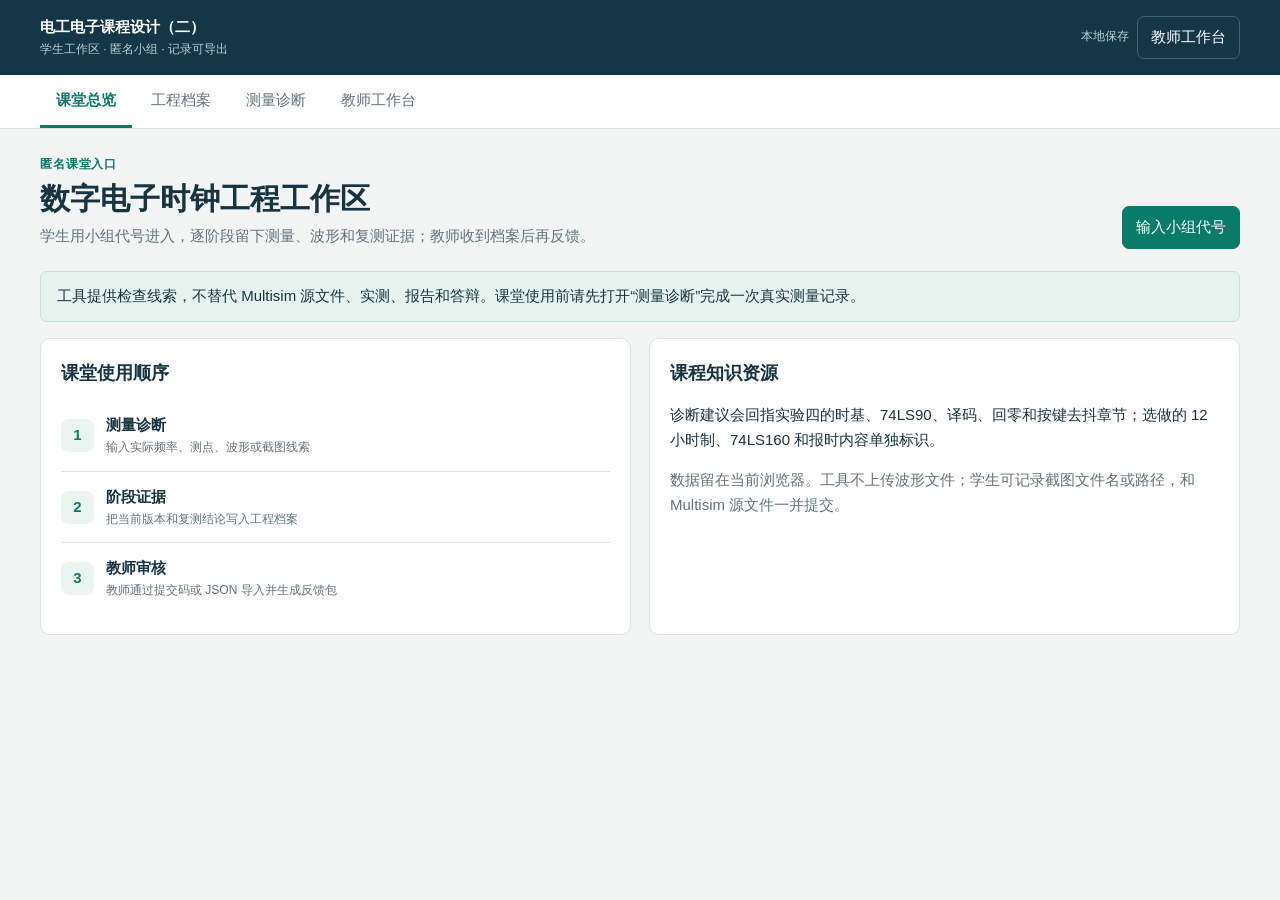
==== commit b5c58018: "upgrade classroom evidence and feedback workflow" ====
--- a/index.html
+++ b/index.html
@@ -1,410 +1,2 @@
 <!doctype html>
-<html lang="zh-CN">
-<head>
-  <meta charset="utf-8">
-  <meta name="viewport" content="width=device-width, initial-scale=1">
-  <meta name="theme-color" content="#10243d">
-  <meta name="apple-mobile-web-app-capable" content="yes">
-  <meta name="apple-mobile-web-app-status-bar-style" content="black-translucent">
-  <link rel="manifest" href="manifest.webmanifest">
-  <link rel="icon" href="icon.svg" type="image/svg+xml">
-  <title>电工电子课程设计（二） | 智慧课程门户</title>
-  <style>
-    :root {
-      --navy: #10243d;
-      --blue: #1976a8;
-      --teal: #0f8b8d;
-      --ink: #172334;
-      --muted: #6f7e8e;
-      --line: #dbe4eb;
-      --paper: #f5f8fa;
-      --white: #fff;
-      --amber: #c27b21;
-      --green: #25845a;
-      --red: #b34d4d;
-      --shadow: 0 12px 32px rgba(16, 36, 61, .08);
-    }
-    * { box-sizing: border-box; }
-    body { margin: 0; color: var(--ink); background: var(--paper); font-family: "Segoe UI", "Microsoft YaHei", sans-serif; }
-    button { font: inherit; }
-    .shell { min-height: 100vh; display: grid; grid-template-columns: 242px minmax(0, 1fr); }
-    aside { color: #eaf2f6; background: var(--navy); padding: 25px 17px; display: flex; flex-direction: column; gap: 25px; }
-    .brand { padding: 2px 11px 11px; border-bottom: 1px solid rgba(255,255,255,.16); }
-    .brand-mark { width: 34px; height: 34px; border: 2px solid #6dd3c3; display: grid; place-items: center; font-weight: 700; color: #6dd3c3; margin-bottom: 13px; }
-    .brand strong { display: block; font-size: 15px; letter-spacing: .2px; }
-    .brand span { display: block; margin-top: 6px; color: #a8bfca; font-size: 12px; }
-    nav { display: grid; gap: 6px; }
-    nav button { border: 0; border-left: 3px solid transparent; color: #c3d2da; background: transparent; padding: 12px 12px; text-align: left; cursor: pointer; border-radius: 4px; }
-    nav button:hover, nav button.active { background: rgba(255,255,255,.08); border-left-color: #6dd3c3; color: #fff; }
-    nav button .icon { display: inline-block; width: 25px; color: #6dd3c3; font-weight: 700; }
-    .aside-note { margin-top: auto; padding: 13px; background: rgba(255,255,255,.08); border: 1px solid rgba(255,255,255,.12); font-size: 12px; line-height: 1.7; color: #b8cad3; }
-    main { min-width: 0; }
-    header { height: 76px; padding: 18px 34px; display: flex; justify-content: space-between; align-items: center; background: var(--white); border-bottom: 1px solid var(--line); }
-    .crumb { color: var(--muted); font-size: 12px; }
-    .crumb b { color: var(--ink); font-size: 15px; margin-left: 9px; }
-    .profile { display: flex; align-items: center; gap: 12px; font-size: 13px; }
-    .avatar { width: 34px; height: 34px; border-radius: 50%; background: #d5ece9; color: #0f6865; display: grid; place-items: center; font-weight: 700; }
-    .content { max-width: 1380px; margin: 0 auto; padding: 28px 34px 48px; }
-    .view { display: none; }
-    .view.active { display: block; }
-    .hero { display: flex; justify-content: space-between; gap: 24px; align-items: flex-end; margin-bottom: 23px; }
-    .eyebrow { color: var(--teal); font-size: 12px; font-weight: 700; letter-spacing: .08em; }
-    h1 { margin: 7px 0 7px; color: var(--navy); font-size: clamp(24px, 3vw, 33px); letter-spacing: 0; }
-    .hero p { margin: 0; color: var(--muted); font-size: 14px; }
-    .hero-actions { display: flex; gap: 9px; }
-    .btn { border: 1px solid var(--line); background: var(--white); color: var(--ink); padding: 10px 14px; cursor: pointer; border-radius: 4px; }
-    .btn.primary { color: #fff; border-color: var(--blue); background: var(--blue); }
-    .btn:hover { filter: brightness(.97); }
-    .btn .symbol { margin-right: 7px; font-weight: 700; }
-    .stats { display: grid; grid-template-columns: repeat(4, minmax(0, 1fr)); gap: 13px; margin-bottom: 18px; }
-    .stat { background: var(--white); border: 1px solid var(--line); padding: 17px 18px; box-shadow: var(--shadow); }
-    .stat label { color: var(--muted); font-size: 12px; }
-    .stat strong { display: block; color: var(--navy); margin-top: 8px; font-size: 26px; }
-    .stat small { color: var(--green); font-size: 11px; }
-    .grid { display: grid; grid-template-columns: minmax(0, 1.55fr) minmax(310px, .85fr); gap: 18px; }
-    .panel { background: var(--white); border: 1px solid var(--line); box-shadow: var(--shadow); }
-    .panel-head { padding: 17px 20px; display: flex; justify-content: space-between; align-items: center; border-bottom: 1px solid var(--line); }
-    .panel-head h2 { color: var(--navy); margin: 0; font-size: 16px; }
-    .panel-head span { color: var(--muted); font-size: 12px; }
-    .panel-body { padding: 18px 20px; }
-    .task { display: grid; grid-template-columns: 34px minmax(0,1fr) auto; gap: 12px; align-items: center; padding: 12px 0; border-bottom: 1px solid #edf1f4; }
-    .task:last-child { border-bottom: 0; }
-    .task-icon { width: 34px; height: 34px; display: grid; place-items: center; background: #e7f2f3; color: var(--teal); font-weight: 700; }
-    .task strong { display: block; font-size: 13px; }
-    .task small { display: block; margin-top: 4px; color: var(--muted); font-size: 11px; }
-    .tag { padding: 4px 7px; border-radius: 3px; font-size: 11px; white-space: nowrap; }
-    .tag.green { color: #23724f; background: #e5f3ec; }
-    .tag.amber { color: #966118; background: #fbf1df; }
-    .tag.blue { color: #216582; background: #e5f1f7; }
-    .path { display: grid; gap: 15px; }
-    .path-row { display: grid; grid-template-columns: 25px 1fr; gap: 10px; align-items: start; }
-    .path-node { width: 25px; height: 25px; border-radius: 50%; background: #d8ecea; color: #116761; display: grid; place-items: center; font-size: 11px; font-weight: 700; }
-    .path-row.current .path-node { background: var(--teal); color: #fff; }
-    .path-row strong { display: block; font-size: 13px; }
-    .path-row small { color: var(--muted); font-size: 11px; line-height: 1.5; }
-    .progress { height: 6px; margin-top: 7px; background: #eaf0f3; overflow: hidden; }
-    .progress i { display: block; height: 100%; background: var(--teal); }
-    .ai-box { margin-top: 18px; background: #f2f8f8; border-left: 3px solid var(--teal); padding: 15px 17px; }
-    .ai-box .ai-title { color: #166d69; font-size: 12px; font-weight: 700; }
-    .ai-box p { margin: 7px 0 0; color: #48616d; font-size: 12px; line-height: 1.6; }
-    .notice { padding: 12px 13px; border: 1px solid #efdfbd; background: #fffaf1; color: #835b22; font-size: 12px; line-height: 1.6; }
-    .graph { padding: 8px 2px 13px; }
-    .graph-line { display: flex; align-items: center; gap: 5px; margin: 14px 0; overflow-x: auto; padding-bottom: 4px; }
-    .graph-node { min-width: 88px; padding: 10px 8px; border: 1px solid #c9dce2; background: #f7fbfb; text-align: center; font-size: 11px; color: #275964; }
-    .graph-node.focus { border-color: var(--teal); background: #dff2ef; color: #0b6560; font-weight: 700; }
-    .arrow { color: #94a8b1; font-size: 16px; }
-    .table-wrap { overflow-x: auto; }
-    table { width: 100%; border-collapse: collapse; font-size: 12px; }
-    th, td { text-align: left; padding: 11px 10px; border-bottom: 1px solid #e7edf0; vertical-align: top; }
-    th { color: var(--muted); background: #f7fafb; font-weight: 600; }
-    td strong { color: var(--navy); }
-    .bar { width: 100%; height: 7px; background: #e9eff2; }
-    .bar i { display: block; height: 100%; background: var(--blue); }
-    .login-wrap { max-width: 850px; margin: 30px auto; display: grid; grid-template-columns: 1fr 1fr; background: var(--white); border: 1px solid var(--line); box-shadow: var(--shadow); }
-    .login-copy { color: #eaf2f6; background: var(--navy); padding: 38px; }
-    .login-copy h2 { margin: 13px 0; font-size: 26px; }
-    .login-copy p { color: #b8cad3; font-size: 13px; line-height: 1.8; }
-    .login-form { padding: 38px; }
-    .login-form h2 { margin: 0 0 8px; color: var(--navy); font-size: 21px; }
-    .login-form > p { margin: 0 0 22px; color: var(--muted); font-size: 12px; }
-    .qr { width: 154px; height: 154px; margin: 0 auto 17px; padding: 10px; display: grid; grid-template-columns: repeat(11, 1fr); gap: 2px; background: #fff; border: 1px solid #d5dfe4; }
-    .qr i { background: #10243d; }
-    .qr i:nth-child(3n+1) { background: #fff; }
-    .qr i:nth-child(7n) { background: #10243d; }
-    .local-badge { width: 154px; height: 154px; margin: 0 auto 17px; display: grid; place-content: center; text-align: center; background: linear-gradient(145deg, #0f8b8d, #10243d); color: #fff; border-radius: 12px; letter-spacing: 2px; font-size: 32px; font-weight: 700; box-shadow: 0 14px 28px rgba(16,36,61,.18); }
-    .local-badge span { display: block; margin-top: 8px; color: #bde8df; font-size: 11px; letter-spacing: 3px; }
-    .qr-note { text-align: center; color: var(--muted); font-size: 12px; }
-    .qr-note b { display: block; color: var(--teal); margin-bottom: 5px; }
-    .form-row { display: flex; gap: 8px; margin-top: 23px; }
-    input { flex: 1; min-width: 0; border: 1px solid var(--line); padding: 11px 12px; outline: 0; }
-    input:focus { border-color: var(--teal); box-shadow: 0 0 0 2px rgba(15,139,141,.12); }
-    .task { cursor: pointer; }
-    .task:hover { background: #fbfdfd; }
-    .modal { position: fixed; inset: 0; z-index: 20; display: grid; place-items: center; padding: 18px; background: rgba(16,36,61,.42); }
-    .modal[hidden] { display: none; }
-    .modal-card { width: min(620px, 100%); max-height: min(760px, calc(100vh - 36px)); overflow: auto; background: var(--white); border: 1px solid var(--line); box-shadow: 0 22px 60px rgba(16,36,61,.24); }
-    .modal-head { display: flex; align-items: center; justify-content: space-between; gap: 12px; padding: 16px 19px; border-bottom: 1px solid var(--line); }
-    .modal-head h2 { margin: 0; color: var(--navy); font-size: 17px; }
-    .modal-close { border: 0; background: transparent; color: var(--muted); font-size: 24px; line-height: 1; cursor: pointer; }
-    .modal-body { padding: 19px; }
-    .modal-body p { color: var(--muted); font-size: 12px; line-height: 1.7; }
-    .modal-form { display: grid; gap: 12px; }
-    .modal-form label { color: var(--ink); font-size: 12px; font-weight: 600; }
-    .modal-form input, .modal-form select, .modal-form textarea { width: 100%; margin-top: 6px; border: 1px solid var(--line); padding: 10px 11px; background: #fbfdfe; color: var(--ink); outline: 0; }
-    .modal-form textarea { min-height: 108px; resize: vertical; line-height: 1.6; }
-    .modal-form input:focus, .modal-form select:focus, .modal-form textarea:focus { border-color: var(--teal); box-shadow: 0 0 0 2px rgba(15,139,141,.12); }
-    .modal-actions { display: flex; justify-content: flex-end; gap: 8px; margin-top: 4px; }
-    .modal-note { padding: 10px 11px; border-left: 3px solid var(--teal); background: #f2f8f8; color: #48616d; font-size: 11px; line-height: 1.6; }
-    .status-line { display: flex; align-items: center; gap: 8px; padding: 10px 11px; background: #f7fafb; color: var(--muted); font-size: 11px; }
-    .status-dot { width: 8px; height: 8px; border-radius: 50%; background: var(--green); }
-    .status-dot.warn { background: var(--amber); }
-    .status-dot.bad { background: var(--red); }
-    .toast { position: fixed; right: 26px; bottom: 25px; padding: 12px 15px; background: var(--navy); color: #fff; font-size: 12px; box-shadow: var(--shadow); opacity: 0; transform: translateY(9px); transition: .2s; pointer-events: none; }
-    .toast.show { opacity: 1; transform: none; }
-    @media (max-width: 920px) { .shell { grid-template-columns: 1fr; } aside { padding: 14px; gap: 13px; } .brand { display: flex; align-items: center; gap: 10px; padding: 0 4px 10px; } .brand-mark { margin: 0; } nav { grid-template-columns: repeat(5, 1fr); } nav button { text-align: center; border-left: 0; border-bottom: 3px solid transparent; padding: 9px 4px; font-size: 11px; } nav button.active { border-bottom-color: #6dd3c3; } nav button .icon { display: block; width: auto; } .aside-note { display: none; } header { padding: 15px 19px; } .content { padding: 22px 19px 37px; } .stats { grid-template-columns: repeat(2, 1fr); } .grid { grid-template-columns: 1fr; } .login-wrap { grid-template-columns: 1fr; } .login-copy { padding: 25px; } .login-form { padding: 27px; } }
-    @media (max-width: 560px) { .hero { display: block; } .hero-actions { margin-top: 16px; } .hero-actions .btn { flex: 1; } .stats { gap: 9px; } .stat { padding: 13px; } .stat strong { font-size: 22px; } .panel-body { padding: 15px; } }
-  </style>
-</head>
-<body>
-  <div class="shell">
-    <aside>
-      <div class="brand"><div class="brand-mark">EE</div><div><strong>电工电子课程设计（二）</strong><span>智慧课程门户 · 课堂工作区</span></div></div>
-      <nav aria-label="主导航">
-        <button class="active" data-view="home"><span class="icon">⌂</span>学习总览</button>
-        <button data-view="path"><span class="icon">↗</span>知识图谱</button>
-        <button data-view="project"><span class="icon">□</span>项目工坊</button>
-        <button data-view="analytics"><span class="icon">▥</span>学习分析</button>
-        <button data-tool><span class="icon">⌁</span>设计助手</button>
-      </nav>
-      <div class="aside-note">建设定位：以“需求—设计—仿真—联调—测试—答辩”为主线，留存每一次设计决策与改进证据。</div>
-    </aside>
-    <main>
-      <header><div class="crumb">课程门户 <b id="view-label">学习总览</b></div><div class="profile"><span>崔老师 · 课程负责人</span><span class="avatar">崔</span></div></header>
-      <div class="content">
-        <section class="view active" id="home">
-          <div class="hero"><div><div class="eyebrow">2026 秋季 · 工程实践课程</div><h1>把一次课程设计，变成一份工程档案</h1><p>从需求分析到成果答辩，关键节点都有任务、反馈和可追踪证据。</p></div><div class="hero-actions"><button class="btn" id="login-btn"><span class="symbol">⌁</span>课堂入口</button><button class="btn primary" data-view="project"><span class="symbol">+</span>继续项目</button></div></div>
-          <div class="stats"><div class="stat"><label>本地工作区完成度</label><strong id="stat-completion">33%</strong><small id="stat-completion-note">完成后自动保存到本机</small></div><div class="stat"><label>项目阶段</label><strong id="stat-stage">01 / 06</strong><small id="stat-stage-note">先完成需求与安全规范</small></div><div class="stat"><label>待处理反馈</label><strong id="stat-feedback">1</strong><small>需提交工程证据</small></div><div class="stat"><label>工程能力量规</label><strong id="stat-rubric">2.5 / 5</strong><small>依据阶段成果计算</small></div></div>
-          <div class="grid"><div class="panel"><div class="panel-head"><h2>课堂任务</h2><span>点击任务可填写成果证据</span></div><div class="panel-body"><div class="task" data-home-task="3"><div class="task-icon">01</div><div><strong>完成 23→00 回零逻辑检查</strong><small>数字电子钟报告 · 需要边界波形或截图说明</small></div><span class="tag amber" data-home-status>待提交</span></div><div class="task" data-home-task="3"><div class="task-icon">02</div><div><strong>记录仿真波形与原始数据说明</strong><small>项目“数字电子时钟” · 阶段三工程证据</small></div><span class="tag blue" data-home-status>待提交</span></div><div class="task" data-home-task="3"><div class="task-icon">03</div><div><strong>查看教师对计数链的评审反馈</strong><small>围绕进位、回零和显示位序进行二次修改</small></div><span class="tag blue" data-home-status>待查看</span></div><div class="ai-box"><div class="ai-title">AI 学习助手原型 · 可执行建议</div><p id="home-ai-advice">先在设计助手中运行规则检查，再把测量点、波形现象、修改动作和复测结论写入阶段成果。当前规则原型只提供排查线索，工程判断由学生完成并由教师审核。</p></div></div></div><div class="panel"><div class="panel-head"><h2>我的学习路径</h2><span id="path-progress-label">已完成 1 / 6 阶段</span></div><div class="panel-body"><div class="path"><div class="path-row"><div class="path-node">✓</div><div><strong>工程需求与安全规范</strong><small>明确任务约束、实验室安全和数据记录要求</small></div></div><div class="path-row current"><div class="path-node">2</div><div><strong>方案设计与仿真验证</strong><small id="path-current-note">正在进行 · 需要提交时序与边界证据</small><div class="progress"><i id="path-progress" style="width:28%"></i></div></div></div><div class="path-row"><div class="path-node">3</div><div><strong>故障诊断与迭代改进</strong><small>解锁条件：完成一次AI诊断—证据验证—教师反馈闭环</small></div></div><div class="path-row"><div class="path-node">4</div><div><strong>系统联调与测试调试</strong><small>对照模块波形完成Multisim级联与测量</small></div></div></div></div></div></div>
-        </section>
-        <section class="view" id="path"><div class="hero"><div><div class="eyebrow">知识逻辑空间</div><h1>一张图看懂设计路径</h1><p>先修关系、能力层级和成果物在同一条路径中关联。</p></div><button class="btn primary" id="ai-path"><span class="symbol">✦</span>生成我的路径</button></div><div class="panel"><div class="panel-head"><h2>课程知识图谱 · 当前节点：方案设计</h2><span>8 个核心节点 · 24 个子节点</span></div><div class="panel-body"><div class="graph"><div class="graph-line"><div class="graph-node">工程需求</div><div class="arrow">→</div><div class="graph-node">安全规范</div><div class="arrow">→</div><div class="graph-node">电路基础</div><div class="arrow">→</div><div class="graph-node">器件选型</div><div class="arrow">→</div><div class="graph-node focus">方案设计</div><div class="arrow">→</div><div class="graph-node">仿真验证</div><div class="arrow">→</div><div class="graph-node">系统联调</div><div class="arrow">→</div><div class="graph-node">技术答辩</div></div></div><div class="notice">每个节点绑定微课、诊断题、仿真任务和成果物。AI只提供分析线索，设计决策、原始数据和最终结论必须由学生提交并由教师审核。</div></div></div></section>
-        <section class="view" id="project"><div class="hero"><div><div class="eyebrow">CDIO 项目工坊 · 课堂H5工作区</div><h1>数字电子时钟</h1><p id="project-subtitle">匿名小组 · 设计证据保存在当前设备，可生成提交码</p></div><div class="hero-actions"><button class="btn" id="export-project"><span class="symbol">↓</span>导出工程档案</button><button class="btn primary" id="submit-btn"><span class="symbol">✓</span>提交阶段成果</button></div></div><div class="grid"><div class="panel"><div class="panel-head"><h2>工程任务进度</h2><span id="project-progress-label">1 / 6 阶段完成</span></div><div class="panel-body"><div class="task project-task" data-task-id="1"><div class="task-icon">01</div><div><strong>需求分析与约束条件</strong><small>24 小时制、显示位数、校时与报时要求</small></div><span class="tag green" data-status>已通过</span></div><div class="task project-task" data-task-id="2"><div class="task-icon">02</div><div><strong>方案论证与参数计算</strong><small>555 时基、60/24 进制、进位与回零逻辑</small></div><span class="tag green" data-status>已通过</span></div><div class="task project-task" data-task-id="3"><div class="task-icon">03</div><div><strong>仿真验证与波形分析</strong><small>记录时序波形、边界测试和规则检查结果</small></div><span class="tag amber" data-status>待提交</span></div><div class="task project-task" data-task-id="4"><div class="task-icon">04</div><div><strong>系统联调与测试调试</strong><small>在Multisim中完成级联、波形测量与边界测试</small></div><span class="tag blue" data-status>未开始</span></div><div class="task project-task" data-task-id="5"><div class="task-icon">05</div><div><strong>迭代改进与技术报告</strong><small>位序/进位故障复盘、版本差异、报告初稿</small></div><span class="tag blue" data-status>未开始</span></div><div class="task project-task" data-task-id="6"><div class="task-icon">06</div><div><strong>成果答辩与工程档案</strong><small>演示视频、答辩记录、个人反思</small></div><span class="tag blue" data-status>未开始</span></div></div></div><div class="panel"><div class="panel-head"><h2>教师反馈</h2><span id="feedback-count">1 条建议</span></div><div class="panel-body"><div class="notice">优先核对 59→00 的下降沿进位和 23→00 的复位条件，将计数波形、显示截图与故障修改记录放在同一张表中。</div><div class="ai-box"><div class="ai-title">AI 初检原型 · 需人工确认</div><p id="project-ai-feedback">先运行设计助手并导出检查记录，再将诊断线索、实测点和修改后的结果写入阶段成果。</p></div><button class="btn" id="reply-btn" style="margin-top:15px">回复教师反馈</button></div></div></div></section>
-        <section class="view" id="analytics"><div class="hero"><div><div class="eyebrow">教师工作台 · 课堂H5汇总</div><h1>用工程证据支持一次及时干预</h1><p>学生从课程群链接或二维码进入工具，公众号菜单配置后复用同一入口；学生把匿名提交码发到课程群，教师粘贴即可形成本地汇总，不采集真实身份。批量导入仅接受门户“导出工程档案”的JSON，工程诊断页“导出JSON”用于报告留档。</p></div><div class="hero-actions"><input id="class-import-files" type="file" accept="application/json,.json" multiple hidden><button class="btn" id="load-demo-class">载入虚拟课堂</button><button class="btn" id="paste-submission">粘贴提交码</button><button class="btn" id="class-import"><span class="symbol">＋</span>导入学生档案</button><button class="btn primary" id="report-btn"><span class="symbol">↓</span>导出班级分析</button></div></div><div class="stats"><div class="stat"><label>已汇总工作区</label><strong id="analytics-active">1</strong><small>仅当前教师浏览器</small></div><div class="stat"><label>阶段成果提交</label><strong id="analytics-submitted">0 / 6</strong><small>以提交码/档案为准</small></div><div class="stat"><label>需教师干预</label><strong id="analytics-intervention">1 项</strong><small style="color:var(--amber)">低于当前课堂节点</small></div><div class="stat"><label>平均目标达成度</label><strong id="analytics-attainment">17%</strong><small>基于六阶段量规</small></div></div><div class="panel"><div class="panel-head"><h2>工程证据与教师动作</h2><span id="analytics-source">当前工作区 · 可粘贴提交码</span></div><div class="panel-body table-wrap"><table><thead><tr><th>记录</th><th>当前节点</th><th>成果提交</th><th>诊断摘要</th><th>方案设计</th><th>测试调试</th><th>建议动作</th></tr></thead><tbody id="analytics-body"></tbody></table></div></div><button class="btn" id="reset-data" style="margin-top:14px">清空当前工作区与班级汇总</button></section>
-        <section class="view" id="login"><div class="login-wrap"><div class="login-copy"><div class="eyebrow">课程群/二维码 · 学生入口</div><h2>用小组代号建立工程工作区</h2><p>学生当前可从课程群链接或二维码进入HTTPS工具；公众号菜单配置后复用同一入口，使用教师规定的小组代号，不采集真实姓名和学号；诊断记录保存在当前设备，并可生成匿名提交码发到课程群。</p><div class="notice" style="margin-top:25px;background:rgba(255,255,255,.1);border-color:rgba(255,255,255,.18);color:#d6eee9">课程群链接、二维码或公众号只承担统一入口与消息触达，工程诊断、证据闭环和教师汇总由智慧课程应用完成。</div></div><div class="login-form"><h2>进入工程工作区</h2><p>输入教师分配的小组代号后开始记录，不需要真实学生数据。</p><div class="local-badge" aria-label="课堂H5入口">EE<span>H5</span></div><div class="qr-note"><b>课堂H5入口</b>同一小组应在固定手机或电脑上连续完成本次任务</div><div class="form-row"><input id="account" maxlength="24" placeholder="输入小组代号，如 2026-07" aria-label="小组代号"><button class="btn primary" id="demo-login">进入工作区</button></div></div></div></section>
-      </div>
-    <p class="footnote" style="max-width:1410px;margin:0 auto 22px;padding:0 36px">教师导入提示：批量导入仅接受门户“导出工程档案”的JSON；工程诊断页“导出JSON”用于报告留档。</p>
-    </main>
-  </div>
-  <div class="toast" id="toast" role="status"></div>
-  <div class="modal" id="modal" hidden aria-hidden="true"><div class="modal-card" role="dialog" aria-modal="true" aria-labelledby="modal-title"><div class="modal-head"><h2 id="modal-title">课堂工作区</h2><button class="modal-close" id="modal-close" type="button" aria-label="关闭">×</button></div><div class="modal-body" id="modal-body"></div></div></div>
-  <script>
-    const $ = id => document.getElementById(id);
-    const labels = {home:'学习总览',path:'知识图谱',project:'项目工坊',analytics:'学习分析',login:'学生入口'};
-    const STORAGE_PREFIX = 'ee-smart-course-v2:';
-    const CLASS_STORAGE_KEY = 'ee-smart-course-class-v1';
-    const taskMeta = {
-      1: {title:'需求分析与约束条件', prompt:'记录24小时制、显示位数、校时要求与实验安全约束。'},
-      2: {title:'方案论证与参数计算', prompt:'提交器件选择、时基参数、进位和回零逻辑的简要论证。'},
-      3: {title:'仿真验证与波形分析', prompt:'提交时序波形、边界测试说明，以及设计助手的检查记录。'},
-      4: {title:'系统联调与测试调试', prompt:'记录模块级联、数码管显示、调时按键和仿真测量现象。'},
-      5: {title:'迭代改进与技术报告', prompt:'说明故障假设、修改动作、复测结果和版本差异。'},
-      6: {title:'成果答辩与工程档案', prompt:'整理演示视频、答辩问答、个人反思和最终工程档案。'}
-    };
-    const defaultState = account => ({version:2,account, tasks:{1:'todo',2:'locked',3:'locked',4:'locked',5:'locked',6:'locked'}, evidence:{}, replies:[], pathGenerated:false, updatedAt:new Date().toISOString()});
-    const activeAccount = () => localStorage.getItem(STORAGE_PREFIX + 'active') || '课堂演示';
-    const loadState = account => {
-      try {
-        const saved = JSON.parse(localStorage.getItem(STORAGE_PREFIX + account));
-        if (saved && saved.version===2 && saved.tasks) return Object.assign(defaultState(account), saved, {account,version:2});
-      } catch (error) { /* ignore malformed local data and restore a clean workspace */ }
-      return defaultState(account);
-    };
-    let state = loadState(activeAccount());
-    let classRecords = (() => { try { const saved=JSON.parse(localStorage.getItem(CLASS_STORAGE_KEY) || '[]'); return Array.isArray(saved) ? saved : []; } catch (error) { return []; } })();
-    const saveState = () => { state.updatedAt = new Date().toISOString(); localStorage.setItem(STORAGE_PREFIX + state.account, JSON.stringify(state)); localStorage.setItem(STORAGE_PREFIX + 'active', state.account); };
-    const saveClassRecords = () => localStorage.setItem(CLASS_STORAGE_KEY, JSON.stringify(classRecords));
-    const toast = message => { const el = $('toast'); el.textContent = message; el.classList.add('show'); setTimeout(() => el.classList.remove('show'), 2300); };
-    const escapeHtml = value => String(value ?? '').replace(/[&<>"']/g, ch => ({'&':'&amp;','<':'&lt;','>':'&gt;','"':'&quot;',"'":'&#39;'}[ch]));
-    const statusInfo = status => ({passed:['已通过','green'],submitted:['待教师复核','amber'],todo:['待提交','blue'],locked:['未解锁','blue']}[status] || ['待提交','blue']);
-    const isDone = status => status === 'passed' || status === 'submitted';
-    const completedCount = () => Object.values(state.tasks).filter(isDone).length;
-    const nextTaskId = () => Object.keys(taskMeta).map(Number).find(id => !isDone(state.tasks[id]) && state.tasks[id] !== 'locked') || 3;
-    function showView(view, writeHash = true) {
-      const target = labels[view] ? view : 'home';
-      document.querySelectorAll('.view').forEach(el => el.classList.toggle('active', el.id === target));
-      document.querySelectorAll('nav button').forEach(el => el.classList.toggle('active', el.dataset.view === target));
-      $('view-label').textContent = labels[target];
-      if (writeHash && location.hash !== '#' + target) history.replaceState(null, '', '#' + target);
-      window.scrollTo({top:0, behavior:'smooth'});
-    }
-    function openModal(title, body) { $('modal-title').textContent = title; $('modal-body').innerHTML = body; $('modal').hidden = false; $('modal').setAttribute('aria-hidden','false'); const first = $('modal-body').querySelector('input,select,textarea,button'); if (first) first.focus(); }
-    function closeModal() { $('modal').hidden = true; $('modal').setAttribute('aria-hidden','true'); $('modal-body').innerHTML = ''; }
-    function openEvidenceModal(taskId) {
-      const status = state.tasks[taskId];
-      if (status === 'locked') { toast('请先完成前置阶段'); return; }
-      const saved = state.evidence[taskId] || {};
-      const info = statusInfo(status);
-      openModal(taskMeta[taskId].title, `<form class="modal-form" id="evidence-form"><div class="status-line"><span class="status-dot ${info[1] === 'blue' ? 'warn' : ''}"></span>当前状态：${info[0]}</div><p>${taskMeta[taskId].prompt}</p><label>成果文件名或路径（可选）<input id="evidence-file" maxlength="160" value="${escapeHtml(saved.file)}" placeholder="例如：group07_clock_waveform.png"></label><label>工程证据与结论 <textarea id="evidence-note" required minlength="8" maxlength="1000" placeholder="写清楚测量点、现象、修改动作和复测结论">${escapeHtml(saved.note)}</textarea></label><div class="modal-note">建议格式：测量点 → 观察现象 → 故障假设 → 修改动作 → 复测结果。系统只在当前浏览器保存文字记录，不上传文件。</div><div class="modal-actions"><button class="btn" type="button" id="modal-cancel">取消</button><button class="btn primary" type="submit">保存阶段证据</button></div></form>`);
-      $('evidence-form').addEventListener('submit', event => {
-        event.preventDefault();
-        const note = $('evidence-note').value.trim();
-        if (note.length < 8) { toast('工程证据至少写满8个字符'); $('evidence-note').focus(); return; }
-        state.evidence[taskId] = {file:$('evidence-file').value.trim(), note, savedAt:new Date().toISOString()};
-        state.tasks[taskId] = 'submitted';
-        const next = taskId + 1;
-        if (state.tasks[next] === 'locked') state.tasks[next] = 'todo';
-        saveState(); closeModal(); renderAll(); showView('project'); toast('阶段证据已保存，等待教师复核');
-      });
-      $('modal-cancel').addEventListener('click', closeModal);
-    }
-    function openFeedbackModal() {
-      openModal('回复教师反馈', `<form class="modal-form" id="reply-form"><p>回复将保存在当前浏览器，便于课堂复盘；正式平台接入后可替换为校内消息服务。</p><label>给教师的说明<textarea id="reply-note" required minlength="4" placeholder="例如：已按建议检查U2.QC下降沿，并补充了23→00边界波形。"></textarea></label><div class="modal-actions"><button class="btn" type="button" id="modal-cancel">取消</button><button class="btn primary" type="submit">保存回复</button></div></form>`);
-      $('reply-form').addEventListener('submit', event => { event.preventDefault(); const note = $('reply-note').value.trim(); if (note.length < 4) { toast('请填写具体回复'); return; } state.replies.push({note, savedAt:new Date().toISOString()}); saveState(); closeModal(); renderAll(); toast('回复已保存到本地工作区'); });
-      $('modal-cancel').addEventListener('click', closeModal);
-    }
-    function openResetModal() {
-      openModal('清空本机课堂数据', `<div class="modal-form"><p>这会删除当前工作区的任务、证据、反馈，以及教师端已导入的班级汇总，不能恢复。不会删除课程文件或其他浏览器中的数据。</p><div class="modal-actions"><button class="btn" type="button" id="modal-cancel">取消</button><button class="btn primary" type="button" id="modal-reset-confirm">确认清空</button></div></div>`);
-      $('modal-cancel').addEventListener('click', closeModal);
-      $('modal-reset-confirm').addEventListener('click', () => { localStorage.removeItem('ee-digital-clock-tool-v1:' + state.account); state = defaultState(state.account); classRecords=[]; saveState(); saveClassRecords(); closeModal(); renderAll(); toast('当前工作区、设计助手记录与班级汇总已清空'); });
-    }
-    function downloadJson(filename, data) { const blob = new Blob([JSON.stringify(data,null,2)], {type:'application/json;charset=utf-8'}); const url = URL.createObjectURL(blob); const link = document.createElement('a'); link.href = url; link.download = filename; document.body.appendChild(link); link.click(); link.remove(); setTimeout(() => URL.revokeObjectURL(url), 1000); }
-    function boundaryRecordMatchesMode(mode, record) { const text=String(record || '').trim().replace(/：/g,':'); if (text.length<8) return false; if (mode!=='12' && mode!=='24') return true; const transition=/(→|->|到|至|后|清零|回零|归零)/.test(text); const observable=/(测点|示波器|逻辑分析仪|万用表|波形|截图|读数|通道|XSC\d*|Pin\d+|CLK|U[1-6]|QA|QB|QC|QD)/i.test(text); if (!transition || !observable) return false; if (mode==='12') return ((/11:59:59.*12:00:00/.test(text)) || (/12.*01:00:00/.test(text))); return /23:59:59/.test(text) && /00:00:00/.test(text); }
-    function readLocalToolSnapshot(account) { try { const value=JSON.parse(localStorage.getItem('ee-digital-clock-tool-v1:' + account) || 'null'); return value ? {params:value.params || null,checks:value.checks || [],summary:value.summary || null,boundaryEvidence:value.boundaryEvidence===true && boundaryRecordMatchesMode(value.params && value.params.mode,value.boundaryRecord),boundaryRecord:value.boundaryRecord || '',evidence:value.evidence || null} : null; } catch(error) { return null; } }
-    function buildReport() { return {tool:'EE-SmartCourse-LocalClassroom-v1', exportedAt:new Date().toISOString(), account:state.account, note:'本地浏览器工作区，不上传学生数据', completedStages:completedCount(), tasks:Object.keys(taskMeta).map(id => ({id:Number(id),title:taskMeta[id].title,status:state.tasks[id],evidence:state.evidence[id] || null})), toolCheck:readLocalToolSnapshot(state.account), feedbackReplies:state.replies}; }
-    function learningRoute() {
-      const snapshot=readLocalToolSnapshot(state.account); const rows=snapshot && Array.isArray(snapshot.checks) ? snapshot.checks : []; const params=snapshot && snapshot.params ? snapshot.params : null; const boundary=snapshot && snapshot.boundaryEvidence===true;
-      if (!rows.length || !params) return {label:'待诊断',note:'先运行设计助手，系统将依据检查结果生成补偿、标准或拓展路径。',advice:'先运行设计助手完成基线检查，再根据结果进入个性化学习路径。'};
-      const passed=rows.filter(row=>row && row[0]).length; const total=rows.length; const error=Number.isFinite(Number(params.hz)) ? Math.abs(Number(params.hz)-1)*100 : 100;
-      const extension=params.mode==='12' || params.counter==='74LS160' || params.display==='74LS48';
-      if (error>1 || !boundary || (!extension && passed<total)) return {label:'补偿路径',note:`检测到${total-passed}项关注、边界证据${boundary?'已记录':'未确认'}或时基误差${error.toFixed(1)}%，先补做时基、计数与边界测点，再提交阶段三证据。`,advice:'已生成补偿路径：先回看对应知识卡片，补做测点记录和边界波形，勾选边界证据并复测通过后再进入下一阶段。'};
-      if (extension) return {label:'拓展路径',note:'主线检查通过，当前方案含拓展器件或12小时制；补充方案差异与边界论证后进入答辩。',advice:'已生成拓展路径：补充器件引脚、译码控制和时制边界的差异证据，再提交教师复核。'};
-      return {label:'标准路径',note:'基线检查通过，按标准路径提交59→00进位和23→00回零证据。',advice:'已生成标准路径：保存1 Hz读数、59→00进位和23→00回零三类证据，再进入教师复核。'};
-    }
-    function renderHome() {
-      const done = completedCount();
-      const route=learningRoute();
-      $('stat-completion').textContent = Math.round(done / 6 * 100) + '%';
-      $('stat-stage').textContent = String(Math.min(done + 1,6)).padStart(2,'0') + ' / 06';
-      $('stat-stage-note').textContent = done >= 6 ? '六阶段工程档案已齐' : `下一阶段：${taskMeta[Math.min(done + 1,6)].title}`;
-      $('stat-feedback').textContent = state.replies.length ? '0' : '1';
-      $('stat-rubric').textContent = (done / 6 * 5).toFixed(1) + ' / 5';
-      const task3 = statusInfo(state.tasks[3]);
-      document.querySelectorAll('[data-home-status]').forEach(el => { el.textContent = task3[0]; el.className = 'tag ' + task3[1]; });
-      $('path-progress-label').textContent = `已完成 ${done} / 6 阶段`;
-      $('path-progress').style.width = Math.max(15, Math.round(done / 6 * 100)) + '%';
-      $('path-current-note').textContent = done >= 6 ? '全部阶段完成 · 可导出工程档案' : `${route.label} · ${route.note}`;
-      $('home-ai-advice').textContent = state.evidence[3] ? '已保存仿真证据。下一步请按教师反馈补充复测结论，完成后再进入系统联调。' : `${route.advice} 当前规则原型只提供排查线索，工程判断由学生完成并由教师审核。`;
-    }
-    function renderProject() {
-      const done = completedCount();
-      $('project-progress-label').textContent = `${done} / 6 阶段完成`;
-      $('project-subtitle').textContent = `${state.account} · 证据保存在当前设备，可导出或生成提交码 · 最近更新 ${new Date(state.updatedAt).toLocaleString('zh-CN',{hour12:false})}`;
-      document.querySelectorAll('.project-task').forEach(row => {
-        const id = Number(row.dataset.taskId); const info = statusInfo(state.tasks[id]); const tag = row.querySelector('[data-status]'); tag.textContent = info[0]; tag.className = 'tag ' + info[1]; row.title = state.tasks[id] === 'locked' ? '请先完成前置阶段' : '点击填写或查看工程证据';
-        if (!row.dataset.bound) { row.dataset.bound = '1'; row.addEventListener('click', () => openEvidenceModal(id)); }
-      });
-      $('feedback-count').textContent = `${state.replies.length ? 0 : 1} 条建议`;
-      $('project-ai-feedback').textContent = state.evidence[3] ? '阶段三证据已保存。教师复核时重点查看波形、边界测试和故障修改是否一一对应。' : '先运行设计助手并导出检查记录，再将诊断线索、实测点和修改后的结果写入阶段成果。';
-    }
-    function expectedToolSummary(params, boundaryEvidence, boundaryRecord) {
-      const p=params || {}; const mode=String(p.mode || ''); const hz=Number(p.hz); const valid=Number.isFinite(hz) && hz>0;
-      const error=valid ? Math.abs(hz-1)*100 : 100;
-      const flags=[error<=1, p.counter==='74LS90', mode==='24', p.display==='DCD_HEX', p.adjust==='yes', boundaryEvidence===true && boundaryRecordMatchesMode(mode,boundaryRecord)];
-      return {flags, passed:flags.filter(Boolean).length, total:6, error};
-    }
-    function assertToolSummaryMatches(params, summary, boundaryEvidence, boundaryRecord) {
-      if (!params || ['source','hz','counter','display','mode','adjust'].some(key => params[key]===undefined)) return;
-      const expected=expectedToolSummary(params,boundaryEvidence,boundaryRecord); const actualError=Number(summary.error);
-      if (Number(summary.passed)!==expected.passed || Number(summary.total)!==6 || !Number.isFinite(actualError) || Math.abs(actualError-expected.error)>0.11) throw new Error('工程检查摘要与方案参数不一致');
-      return expected;
-    }
-    function validateToolCheck(toolCheck) {
-      if (!toolCheck || typeof toolCheck !== 'object' || Array.isArray(toolCheck)) throw new Error('工程检查记录格式不正确');
-      const params=toolCheck.params;
-      const summary=toolCheck.summary;
-      if (summary!==undefined && summary!==null && (typeof summary!=='object' || Array.isArray(summary) || !Number.isInteger(Number(summary.passed)) || Number(summary.passed)<0 || Number(summary.passed)>6 || Number(summary.total)!==6 || !Number.isFinite(Number(summary.error)) || Number(summary.error)<0)) throw new Error('工程数值摘要格式不正确');
-      if (params!==undefined && params!==null) {
-        if (typeof params!=='object' || Array.isArray(params)) throw new Error('工程参数格式不正确');
-        if (params.source!==undefined && !['555','digital','external'].includes(params.source)) throw new Error('工程时基方案不在课程范围');
-        if (params.counter!==undefined && !['74LS90','74LS160'].includes(params.counter)) throw new Error('工程计数器方案不在课程范围');
-        if (params.display!==undefined && !['DCD_HEX','74LS48'].includes(params.display)) throw new Error('工程显示方案不在课程范围');
-        if (params.mode!==undefined && !['12','24'].includes(String(params.mode))) throw new Error('工程时制不在课程范围');
-        if (params.adjust!==undefined && !['yes','no'].includes(params.adjust)) throw new Error('工程调时方案不在课程范围');
-      }
-      const checks=toolCheck.checks;
-      if (Array.isArray(checks)) {
-        if (checks.length!==6 || checks.some(row=>!Array.isArray(row) || typeof row[0]!=='boolean')) throw new Error('工程检查项必须为六项');
-      } else if (checks && typeof checks==='object') {
-        if (!Number.isInteger(Number(checks.passed)) || Number(checks.passed)<0 || Number(checks.passed)>6 || Number(checks.total)!==6 || !Number.isFinite(Number(checks.error)) || Number(checks.error)<0) throw new Error('工程检查摘要格式不正确');
-      } else throw new Error('工程检查摘要缺失');
-      if (toolCheck.boundaryEvidence!==undefined && typeof toolCheck.boundaryEvidence!=='boolean') throw new Error('边界证据状态格式不正确');
-      if (toolCheck.boundaryRecord!==undefined && (typeof toolCheck.boundaryRecord!=='string' || toolCheck.boundaryRecord.length>160)) throw new Error('边界记录格式不正确');
-      if (toolCheck.boundaryEvidence===true && String(toolCheck.boundaryRecord || '').trim().length<8) throw new Error('边界记录不完整');
-      if (toolCheck.boundaryEvidence===true && params && (String(params.mode)==='12' || String(params.mode)==='24') && !boundaryRecordMatchesMode(String(params.mode),toolCheck.boundaryRecord)) throw new Error('边界记录缺少测点/仪器或与时制不匹配');
-      const summaryValue=summary!==undefined && summary!==null ? summary : (checks && !Array.isArray(checks) ? checks : null);
-      if (summaryValue && params) {
-        const expected=assertToolSummaryMatches(params, summaryValue, toolCheck.boundaryEvidence===true, toolCheck.boundaryRecord);
-        if (Array.isArray(checks) && expected && checks.some((row,index) => row[0]!==expected.flags[index])) throw new Error('工程检查项与方案参数不一致');
-      }
-      return toolCheck;
-    }
-    function normalizeClassRecord(report) {
-      if (!report || report.tool!=='EE-SmartCourse-LocalClassroom-v1' || !Array.isArray(report.tasks)) throw new Error('不是本课程工程档案');
-      const allowedStatuses=new Set(['passed','submitted','todo','locked']); const seen=new Set();
-      const account=String(report.account || '').trim();
-      if (!account || account.length>24) throw new Error('小组代号为空或超过24个字符');
-      const tasks=report.tasks.map(item=>{ const id=Number(item.id); if(!Number.isInteger(id)||id<1||id>6||seen.has(id)||!allowedStatuses.has(item.status)) throw new Error('阶段记录格式不正确'); seen.add(id); return {id,status:item.status,evidence:item.evidence || null}; });
-      if (tasks.length!==6 || seen.size!==6) throw new Error('必须包含1—6共六个阶段');
-      tasks.sort((a,b)=>a.id-b.id);
-      const done=tasks.filter(item=>isDone(item.status)).length;
-      const toolCheck=report.toolCheck===undefined || report.toolCheck===null ? null : validateToolCheck(report.toolCheck);
-      return {account, exportedAt:report.exportedAt || new Date().toISOString(), tasks, done, toolCheck};
-    }
-    function decodeSubmission(code) {
-      const value=String(code || '').trim();
-      if (!value.startsWith('EECLK1.')) throw new Error('提交码前缀不正确');
-      const binary=atob(value.slice(7)); const bytes=Uint8Array.from(binary,char=>char.charCodeAt(0)); const payload=JSON.parse(new TextDecoder().decode(bytes));
-      if (payload.t!=='EE1' || !payload.a || !Array.isArray(payload.r) || payload.r.length<3) throw new Error('提交码内容不完整');
-      const account=String(payload.a).trim(); const passed=Number(payload.r[0]); const total=Number(payload.r[1]); const error=Number(payload.r[2]); const boundaryEvidence=payload.b===true; const boundaryRecord=typeof payload.q==='string' ? payload.q.trim() : ''; const params=payload.p || {};
-      if (!account || account.length>24 || !Number.isInteger(passed) || passed<0 || passed>6 || total!==6 || !Number.isFinite(error) || error<0 || error>100000 || (payload.b!==undefined && typeof payload.b!=='boolean')) throw new Error('提交码数据超出允许范围');
-      if (!['555','digital','external'].includes(params.source) || !Number.isFinite(Number(params.hz)) || Math.abs(Number(params.hz))>100000 || !['74LS90','74LS160'].includes(params.counter) || !['DCD_HEX','74LS48'].includes(params.display) || !['12','24'].includes(String(params.mode)) || !['yes','no'].includes(params.adjust)) throw new Error('提交码参数不在课程方案范围');
-      if ((payload.q!==undefined && typeof payload.q!=='string') || boundaryEvidence && boundaryRecord.length<8 || boundaryRecord.length>160 || boundaryEvidence && !boundaryRecordMatchesMode(String(params.mode),boundaryRecord)) throw new Error('提交码边界记录缺少测点/仪器或与时制不匹配');
-      assertToolSummaryMatches(params, {passed,total,error}, boundaryEvidence, boundaryRecord);
-      if (payload.e && (!['no-count','no-carry','garbled','bounce','no-reset'].includes(payload.e.o) || typeof payload.e.m!=='string' || !payload.e.m.trim() || payload.e.m.length>120 || typeof payload.e.n!=='string' || payload.e.n.trim().length<8 || payload.e.n.length>500)) throw new Error('提交码证据字段不完整');
-      const stageValue=payload.d===undefined ? 0 : Number(payload.d); if (!Number.isInteger(stageValue) || stageValue<0 || stageValue>6) throw new Error('提交码阶段数不在允许范围');
-      const done=stageValue;
-      const tasks=Object.keys(taskMeta).map(id=>({id:Number(id),title:taskMeta[id].title,status:Number(id)<done?'passed':Number(id)===done?'submitted':Number(id)===done+1?'todo':'locked',evidence:Number(id)===3&&payload.e?{note:`${payload.e.m}；${payload.e.n}`,savedAt:payload.e.s}:null}));
-      return normalizeClassRecord({tool:'EE-SmartCourse-LocalClassroom-v1',account,exportedAt:payload.x,tasks,toolCheck:{params,checks:{passed,total,error},boundaryEvidence,boundaryRecord,evidence:payload.e ? {observation:payload.e.o,measurement:payload.e.m,note:payload.e.n,savedAt:payload.e.s} : null}});
-    }
-    function openSubmissionModal() {
-      openModal('粘贴学生提交码', `<form class="modal-form" id="submission-form"><p>学生在工程诊断工具点击“复制提交码”，通过课程群发送。提交码只含小组代号、设计参数、检查摘要和匿名工程证据。</p><label>课堂提交码<textarea id="submission-code" required placeholder="EECLK1.……"></textarea></label><div class="modal-actions"><button class="btn" type="button" id="modal-cancel">取消</button><button class="btn primary" type="submit">加入班级汇总</button></div></form>`);
-      $('modal-cancel').addEventListener('click',closeModal);
-      $('submission-form').addEventListener('submit',event=>{ event.preventDefault(); try { const record=decodeSubmission($('submission-code').value); const index=classRecords.findIndex(item=>item.account===record.account); if(index>=0) classRecords[index]=record; else classRecords.push(record); saveClassRecords(); closeModal(); renderAnalytics(); toast(`${record.account} 已加入课堂汇总`); } catch(error) { toast(`提交码无效：${error.message}`); } });
-    }
-    async function importClassFiles(files) {
-      let imported=0; const rejected=[];
-      for (const file of files) {
-        try { const record=normalizeClassRecord(JSON.parse(await file.text())); const index=classRecords.findIndex(item=>item.account===record.account); if (index>=0) classRecords[index]=record; else classRecords.push(record); imported++; }
-        catch (error) { rejected.push(file.name); }
-      }
-      saveClassRecords(); renderAnalytics(); $('class-import-files').value=''; toast(imported ? `已导入${imported}份档案${rejected.length ? `，${rejected.length}份格式不符` : ''}` : '未导入：请选择本课程导出的工程档案JSON');
-    }
-    function loadDemoClass() {
-      if (classRecords.length && !window.confirm('当前教师端已有课堂汇总。载入虚拟课堂将替换这些本机汇总，仅用于演示，是否继续？')) return;
-      const makeTasks=done=>Object.keys(taskMeta).map(id=>({id:Number(id),title:taskMeta[id].title,status:Number(id)<=done?(Number(id)<done?'passed':'submitted'):Number(id)===done+1?'todo':'locked',evidence:Number(id)<=done?{note:`虚拟课堂第${id}阶段证据`}:null}));
-      const demoDone=[6,5,4,3,3,2,2,2,1,1];
-      classRecords=demoDone.map((done,index)=>{const flagged=index===2||index===3; const boundaryRecord=index===6?'XSC1，虚拟课堂11:59:59→12:00:00，U6/U5清零，截图CLK与显示同屏':'XSC1，虚拟课堂23:59:59→00:00:00，U6/U5清零，截图CLK与显示同屏'; const demoParams={source:'555',hz:index===3?0.98:1,counter:index===7?'74LS160':'74LS90',display:index===3?'74LS48':'DCD_HEX',mode:index===6?'12':'24',adjust:'yes'}; const expected=expectedToolSummary(demoParams,true,boundaryRecord); return normalizeClassRecord({tool:'EE-SmartCourse-LocalClassroom-v1',account:`课堂演示第${String(index+1).padStart(2,'0')}组`,exportedAt:new Date().toISOString(),tasks:makeTasks(done),toolCheck:{params:demoParams,checks:{passed:expected.passed,total:6,error:Number(expected.error.toFixed(1))},boundaryEvidence:true,boundaryRecord,evidence:flagged?{observation:index===2?'no-carry':'garbled',measurement:'虚拟测点',note:'虚拟课堂演示记录'}:null}});});
-      saveClassRecords(); renderAnalytics(); toast('已载入10个虚拟小组，可复现29/60阶段与7组干预');
-    }
-    function renderAnalytics() {
-      const currentTasks=Object.keys(taskMeta).map(id=>({id:Number(id),status:state.tasks[id],evidence:state.evidence[id] || null}));
-      const records=classRecords.length ? classRecords : [{account:state.account,tasks:currentTasks,done:completedCount()}];
-      const submitted=records.reduce((sum,item)=>sum+item.done,0); const total=records.length*6; const checkStats=item=>{ const toolCheck=item.toolCheck; if(!toolCheck || typeof toolCheck!=='object') return null; const boundary=toolCheck.boundaryEvidence===true && boundaryRecordMatchesMode(String(toolCheck.params && toolCheck.params.mode || ''),toolCheck.boundaryRecord); const summary=toolCheck.summary; if(summary && Number(summary.total)===6 && Number.isInteger(Number(summary.passed)) && Number(summary.passed)>=0 && Number(summary.passed)<=6 && Number.isFinite(Number(summary.error)) && Number(summary.error)>=0) return {passed:Number(summary.passed),total:6,error:Number(summary.error),boundary}; const value=toolCheck.checks; if(Array.isArray(value)){ if(value.length!==6 || value.some(row=>!Array.isArray(row) || typeof row[0]!=='boolean')) return null; const passed=value.filter(row=>row[0]).length; return {passed,total:6,error:0,boundary}; } return value && Number(value.total)===6 && Number.isInteger(Number(value.passed)) && Number(value.passed)>=0 && Number(value.passed)<=6 && Number.isFinite(Number(value.error)) && Number(value.error)>=0 ? {passed:Number(value.passed),total:6,error:Number(value.error),boundary} : null; }; const intervention=records.filter(item=>{ const stats=checkStats(item); const fault=Boolean(item.toolCheck && item.toolCheck.evidence && item.toolCheck.evidence.observation && item.toolCheck.evidence.observation!=='none'); return item.done<3 || !stats || stats.passed<stats.total || stats.error>1 || !stats.boundary || fault; }).length;
-      $('analytics-active').textContent = String(records.length); $('analytics-submitted').textContent = `${submitted} / ${total}`; $('analytics-intervention').textContent = `${intervention} 项`; $('analytics-attainment').textContent = Math.round(submitted/total*100) + '%'; $('analytics-source').textContent = classRecords.length ? `已导入 ${classRecords.length} 个工作区 · 同名覆盖更新` : '当前工作区 · 可导入多个JSON';
-      const faultLabels={'no-count':'显示不计数','no-carry':'秒到59后分不进位','garbled':'数码管显示乱码','bounce':'按键一次跳数多次','no-reset':'23后没有回到00'};
-      $('analytics-body').innerHTML=records.map(item=>{ const next=item.tasks.find(task=>!isDone(task.status) && task.status!=='locked') || item.tasks.find(task=>!isDone(task.status)); const node=item.done>=6?'成果答辩完成':taskMeta[next ? next.id : 3].title; const design=Math.min(100,25+item.done*12); const test=item.tasks.some(task=>task.id===4 && task.evidence)?70:item.tasks.some(task=>task.id===3 && task.evidence)?35:10; const stats=checkStats(item); const check=item.toolCheck || {}; const params=check.params || {}; const ev=check.evidence; const fault=Boolean(ev && ev.observation && ev.observation!=='none'); const needs=item.done<3 || (stats && (stats.passed<stats.total || stats.error>1 || !stats.boundary)) || fault; const action=item.done>=6 && !needs?'规则通过，待教师答辩核验':fault?'教师复核故障证据':item.done<3?'补交仿真证据':needs?'复核诊断与边界证据':`继续：${node}`; const summary=check.params ? `${params.counter || '—'} · ${params.display || '—'} · ${params.mode==='12'?'12':'24'}时制${ev && ev.observation ? ` · ${faultLabels[ev.observation] || '已记录故障'}` : ''}${fault ? ' · 待教师复核' : ''}${stats && stats.error>1 ? ` · 误差${stats.error.toFixed(1)}%` : ''}${stats ? (stats.boundary ? ' · 边界记录已提交' : ' · 边界证据未确认') : ''}` : '尚未提交设计检查'; return `<tr><td><strong>${escapeHtml(item.account)} · 数字电子钟</strong></td><td>${escapeHtml(node)}</td><td>${item.done} / 6</td><td>${escapeHtml(summary)}</td><td><div class="bar"><i style="width:${design}%"></i></div></td><td><div class="bar"><i style="width:${test}%"></i></div></td><td><span class="tag ${item.done>=6 && !needs?'green':'amber'}">${escapeHtml(action)}</span></td></tr>`; }).join('');
-    }
-    function renderAll() { renderHome(); renderProject(); renderAnalytics(); }
-    document.querySelectorAll('[data-view]').forEach(el => el.addEventListener('click', () => showView(el.dataset.view)));
-    document.querySelectorAll('[data-home-task]').forEach(el => el.addEventListener('click', () => openEvidenceModal(Number(el.dataset.homeTask))));
-    document.querySelectorAll('[data-tool]').forEach(el => el.addEventListener('click', () => { location.href = 'engineering-design-tool.html?account=' + encodeURIComponent(state.account); }));
-    $('login-btn').addEventListener('click', () => showView('login'));
-    $('demo-login').addEventListener('click', () => { const account = $('account').value.trim() || '课堂演示'; if (account.length > 24) { toast('小组代号不能超过24个字符'); return; } state = loadState(account); saveState(); $('account').value = account; renderAll(); showView('home'); toast(`${account} 已进入课堂H5工作区`); });
-    $('ai-path').addEventListener('click', () => { state.pathGenerated = true; saveState(); const route=learningRoute(); renderAll(); showView('home'); toast(`已生成${route.label}：${route.note.split('；')[0]}`); });
-    $('submit-btn').addEventListener('click', () => openEvidenceModal(nextTaskId()));
-    $('reply-btn').addEventListener('click', openFeedbackModal);
-    $('export-project').addEventListener('click', () => { downloadJson('电工电子课程设计（二）_工程档案.json', buildReport()); toast('工程档案已导出'); });
-    $('load-demo-class').addEventListener('click', loadDemoClass);
-    $('paste-submission').addEventListener('click', openSubmissionModal);
-    $('class-import').addEventListener('click', () => $('class-import-files').click());
-    $('class-import-files').addEventListener('change', event => importClassFiles([...event.target.files]));
-    $('report-btn').addEventListener('click', () => { downloadJson('电工电子课程设计（二）_班级学习分析报告.json',{tool:'EE-SmartCourse-ClassAnalysis-v1',exportedAt:new Date().toISOString(),privacy:'教师浏览器本地汇总，不含真实身份',records:classRecords.length ? classRecords : [normalizeClassRecord(buildReport())]}); toast('班级学习分析报告已导出'); });
-    $('reset-data').addEventListener('click', openResetModal);
-    $('modal-close').addEventListener('click', closeModal);
-    $('modal').addEventListener('click', event => { if (event.target === $('modal')) closeModal(); });
-    document.addEventListener('keydown', event => { if (event.key === 'Escape' && !$('modal').hidden) closeModal(); });
-    window.addEventListener('hashchange', () => showView(location.hash.slice(1), false));
-    if ('serviceWorker' in navigator && location.protocol !== 'file:') navigator.serviceWorker.register('./sw.js').catch(() => {});
-    renderAll(); showView(location.hash.slice(1) || 'home', false);
-  </script>
-</body>
-</html>
+<html lang="zh-CN"><head><meta charset="utf-8"><meta name="viewport" content="width=device-width,initial-scale=1"><meta name="theme-color" content="#143647"><title>数字电子时钟 · 课程设计工作区</title><link rel="icon" href="icon.svg"><link rel="manifest" href="manifest.webmanifest"><link rel="stylesheet" href="classroom.css"><script defer src="course-data.js"></script><script defer src="course-core.js"></script><script defer src="classroom.js"></script></head><body><noscript>请启用 JavaScript 后使用课堂工作区。</noscript><div id="app"><p class="loading">正在打开课程设计工作区…</p></div><div id="toast" role="status" aria-live="polite"></div><dialog id="dialog" aria-labelledby="dialog-title"><header><h2 id="dialog-title"></h2><button id="close-dialog" aria-label="关闭对话框">×</button></header><div id="dialog-body"></div></dialog></body></html>
--- a/classroom.css
+++ b/classroom.css
@@ -0,0 +1,3 @@
+:root{--ink:#183441;--muted:#60747c;--bg:#f2f5f4;--line:#d9e3e2;--green:#087b69;--blue:#235dad;--red:#b22d30;--soft:#eaf4f0}*{box-sizing:border-box}body{margin:0;font:15px/1.65 'Microsoft YaHei','Segoe UI',sans-serif;color:var(--ink);background:var(--bg)}button,input,select,textarea{font:inherit}button,a{touch-action:manipulation}button{cursor:pointer}button:disabled{opacity:.45;cursor:not-allowed}button,.btn{border:1px solid var(--line);border-radius:7px;background:white;padding:8px 13px;color:var(--ink);text-decoration:none;display:inline-block}button:hover,.btn:hover{border-color:var(--green);background:#f0f8f5}button.primary,.btn.primary{background:var(--green);border-color:var(--green);color:white}.danger{color:var(--red)}button:focus-visible,a:focus-visible{outline:3px solid #8acbbd;outline-offset:3px}.top{background:#143647;color:white;padding:15px max(20px,calc((100vw - 1200px)/2));display:flex;justify-content:space-between;align-items:center;gap:12px}.brand{font-weight:700}.brand small{display:block;color:#bad0d5;font-weight:400;font-size:12px}.top button{background:transparent;border-color:#43616e;color:white}.top button.active{background:#fff;color:var(--ink)}.row{display:flex;gap:8px;align-items:center;flex-wrap:wrap}.between{justify-content:space-between}.nav{display:flex;gap:3px;border-bottom:1px solid var(--line);background:white;padding:0 max(16px,calc((100vw - 1200px)/2));overflow:auto}.nav button{white-space:nowrap;border:0;border-bottom:3px solid transparent;border-radius:0;padding:13px 16px;color:var(--muted)}.nav button.active{color:var(--green);border-bottom-color:var(--green);font-weight:bold}.container{max-width:1240px;padding:26px 20px 64px;margin:auto}.hero{display:flex;justify-content:space-between;align-items:flex-end;gap:20px;margin-bottom:22px}.hero h1{font-size:30px;margin:4px 0;line-height:1.3}.hero p{margin:6px 0 0;max-width:790px;color:var(--muted)}.eyebrow{font-size:12px;color:var(--green);font-weight:700;letter-spacing:.07em}.grid{display:grid;grid-template-columns:1.5fr 1fr;gap:18px}.grid.equal{grid-template-columns:1fr 1fr}.grid.three{grid-template-columns:repeat(3,1fr)}.card{background:white;border:1px solid var(--line);border-radius:10px;padding:20px;margin-bottom:16px;min-width:0}.card h2{font-size:18px;margin:0 0 12px}.card h3{font-size:16px;margin:12px 0 6px}.muted,small{color:var(--muted)}small,.small{font-size:12px}.banner{padding:12px 16px;border-radius:7px;background:#e7f3ee;margin-bottom:16px;border:1px solid #c4e3d7}.banner.warn{background:#fff4df;border-color:#e9ce9c;color:#77490e}.banner.bad{background:#fff0ef;border-color:#e8b8b6;color:#902a26}.metrics{display:grid;grid-template-columns:repeat(4,1fr);gap:12px;margin-bottom:18px}.metric{background:white;border:1px solid var(--line);border-radius:9px;padding:14px 16px}.metric b{display:block;font-size:27px;line-height:1.3}.metric span{color:var(--muted);font-size:12px}.pill{display:inline-block;border-radius:20px;font-size:12px;padding:2px 9px;background:#edf1f4;color:#4c6673;white-space:nowrap}.pill.green{background:#def3e9;color:#14684e}.pill.amber{background:#fff0d2;color:#875000}.pill.red{background:#ffe7e5;color:#a12926}.task{border-bottom:1px solid var(--line);padding:13px 0;display:flex;align-items:center;gap:12px}.task:last-child{border:0}.step-no{display:grid;place-items:center;flex:0 0 33px;height:33px;border-radius:8px;background:var(--soft);color:var(--green);font-weight:bold}.grow{flex:1;min-width:0}.task strong{display:block}.task small{display:block}.task button{font-size:12px;padding:6px 10px}.form-grid{display:grid;grid-template-columns:1fr 1fr;gap:13px}.form-grid .full{grid-column:1/-1}label{display:block;font-size:13px;margin-bottom:10px;color:#3a555d}input,select,textarea{width:100%;border:1px solid #bccdce;border-radius:6px;padding:9px 10px;background:white;color:var(--ink);margin-top:5px}textarea{min-height:88px;resize:vertical}input:focus,select:focus,textarea:focus{outline:2px solid #b6dcd5;border-color:var(--green)}input[type=checkbox],input[type=radio]{width:auto;accent-color:var(--green);margin-right:8px}.help{font-size:12px;color:var(--muted);margin:6px 0 12px}.result{background:#f5f8f8;border:1px solid var(--line);padding:13px;border-radius:6px;margin:12px 0}.result b{font-size:20px}.code{font-family:Consolas,monospace;overflow-wrap:anywhere}.record{border-left:3px solid #c3dcd4;padding:4px 0 8px 13px;margin:14px 0}.record p{margin:5px 0;white-space:pre-wrap;overflow-wrap:anywhere}.record img,.gallery img{max-width:100%;max-height:350px;border-radius:6px;border:1px solid var(--line)}.link{color:var(--blue);text-decoration:underline}.table-wrap{overflow-x:auto}table{width:100%;border-collapse:collapse;font-size:13px}th,td{padding:10px 8px;border-bottom:1px solid var(--line);text-align:left;vertical-align:top}th{background:#edf3f2;color:#46626c;white-space:nowrap}td p{margin:3px 0}.action-stack{display:flex;gap:5px;flex-wrap:wrap}.clock{font:36px/1.5 Consolas,monospace;letter-spacing:3px;color:var(--green)}.empty{padding:23px 15px;border:1px dashed #bbcecc;border-radius:8px;text-align:center;color:var(--muted)}.knowledge{border-top:3px solid #91c5b7}.knowledge p{margin:8px 0}.knowledge ol{padding-left:20px}.footer{color:var(--muted);font-size:12px;border-top:1px solid var(--line);padding-top:16px;margin-top:24px}.save{font-size:12px;color:#bcd8d3}.save.bad{color:#ffccbb}#toast{position:fixed;left:50%;bottom:22px;transform:translate(-50%,20px);opacity:0;transition:.2s;background:#173b45;color:white;border-radius:8px;padding:12px 20px;z-index:100;max-width:calc(100vw - 30px);pointer-events:none}#toast.show{opacity:1;transform:translate(-50%,0)}dialog{border:1px solid var(--line);border-radius:12px;width:min(850px,calc(100vw - 28px));padding:0;max-height:90vh;color:var(--ink)}dialog::backdrop{background:#122c3bbc}dialog header{display:flex;align-items:center;justify-content:space-between;padding:12px 20px;border-bottom:1px solid var(--line);position:sticky;top:0;background:white;z-index:1}dialog h2{font-size:18px;margin:0}#dialog-body{padding:20px}#close-dialog{border:0;font-size:25px;padding:0 8px}.form-actions{display:flex;gap:8px;justify-content:flex-end;flex-wrap:wrap;margin-top:16px}.loading{padding:25px}.check-line{display:flex;align-items:flex-start;gap:9px;border-bottom:1px solid var(--line);padding:10px 0}.check-line:last-child{border:0}.check-line strong{display:block}.quiz-option{display:flex;gap:5px;align-items:center;background:#f5f8f8;padding:8px;border-radius:5px}.gallery{display:grid;grid-template-columns:1fr 1fr;gap:12px}.gallery img{height:130px;object-fit:contain;width:100%}.nowrap{white-space:nowrap}.print-only{display:none}details{padding:8px 0}summary{cursor:pointer;font-weight:600}.math{font-family:Consolas,monospace;font-size:14px}.break{overflow-wrap:anywhere}
+@media(max-width:850px){.grid,.grid.equal,.grid.three{grid-template-columns:1fr}.hero{display:block}.hero .row{margin-top:13px}.hero h1{font-size:25px}.container{padding:18px 13px 45px}.top{padding:12px 14px;align-items:flex-start;flex-wrap:wrap}.brand{font-size:14px}.top button{font-size:12px}.metrics{grid-template-columns:1fr 1fr}.nav{padding:0 6px}.nav button{padding:12px 10px;font-size:13px}.form-grid{grid-template-columns:1fr}.form-grid .full{grid-column:auto}.card{padding:15px}.task{gap:8px;flex-wrap:wrap}.task .grow{flex-basis:65%}.task .row{margin-left:40px}.clock{font-size:27px}.data-table{min-width:700px}}
+@media print{body{background:white}.top,.nav,.hero .row,button,.no-print,.footer,#toast{display:none!important}.container{padding:0}.card{box-shadow:none;break-inside:avoid;border-color:#bbb}.grid,.grid.equal{display:block}.print-only{display:block}dialog[open]{position:static;max-height:none;width:100%;border:0}.table-wrap{overflow:visible}a{color:inherit;text-decoration:none}}
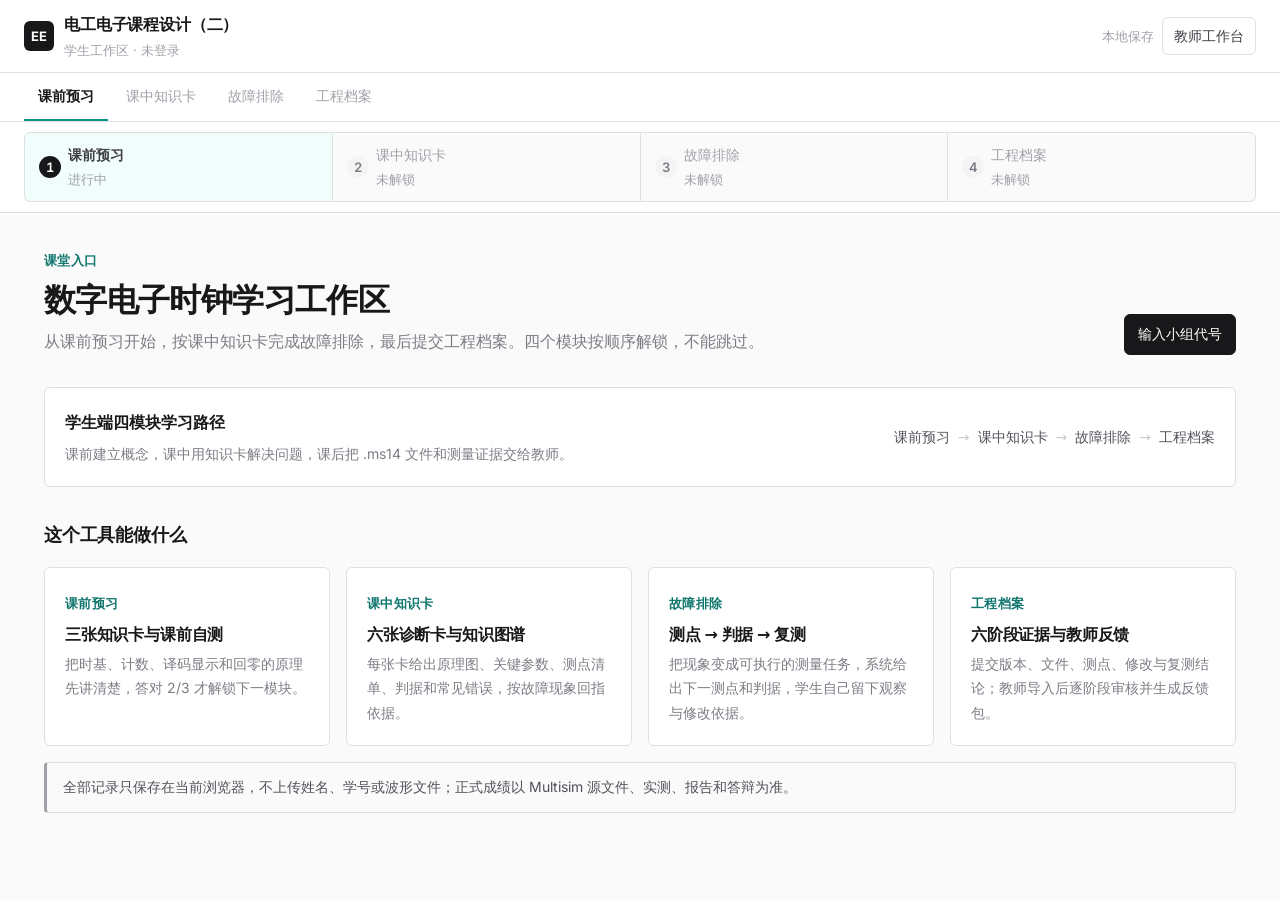
==== commit 66a7cabf: "升级为四模块智慧课程工作区：十维结构评分、可交互知识图谱、设计令牌与字体 - 结构评分：由 8 项布尔命中改为 10 维连续计分，新增 A–E 等级、致命连接缺陷识别   与时钟源规范性判断；修复“未" ====
--- a/index.html
+++ b/index.html
@@ -1,2 +1,4 @@
-<!doctype html>
-<html lang="zh-CN"><head><meta charset="utf-8"><meta name="viewport" content="width=device-width,initial-scale=1"><meta name="theme-color" content="#143647"><title>数字电子时钟 · 课程设计工作区</title><link rel="icon" href="icon.svg"><link rel="manifest" href="manifest.webmanifest"><link rel="stylesheet" href="classroom.css"><script defer src="course-data.js"></script><script defer src="course-core.js"></script><script defer src="classroom.js"></script></head><body><noscript>请启用 JavaScript 后使用课堂工作区。</noscript><div id="app"><p class="loading">正在打开课程设计工作区…</p></div><div id="toast" role="status" aria-live="polite"></div><dialog id="dialog" aria-labelledby="dialog-title"><header><h2 id="dialog-title"></h2><button id="close-dialog" aria-label="关闭对话框">×</button></header><div id="dialog-body"></div></dialog></body></html>
+<!doctype html>
+<html lang="zh-CN"><head><meta charset="utf-8"><meta name="viewport" content="width=device-width,initial-scale=1"><meta name="theme-color" content="#143647"><title>数字电子时钟 · 课程设计工作区</title><link rel="icon" href="icon.svg"><link rel="manifest" href="manifest.webmanifest?v=33"><link rel="stylesheet" href="classroom.css?v=33"><link rel="stylesheet" href="tokens.css?v=33"><link rel="stylesheet" href="v2.css?v=33"><link rel="stylesheet" href="v2-teacher.css?v=33"><script defer src="ms14-decoder.js?v=33"></script><script defer src="course-file-analyzer.js?v=33"></script><script defer src="course-figures.js?v=33"></script><script defer src="course-data.js?v=33"></script><script defer src="course-knowledge.js?v=33"></script><script defer src="course-core.js?v=33"></script><script defer src="classroom.js?v=33"></script><script defer src="course-graph.js?v=33"></script><script defer src="classroom-v2.js?v=33"></script></head><body><noscript>请启用 JavaScript 后使用课堂工作区。</noscript><div id="app"><p class="loading">正在打开课程设计工作区…</p></div><div id="toast" role="status" aria-live="polite"></div><dialog id="dialog" aria-labelledby="dialog-title"><header><h2 id="dialog-title"></h2><button id="close-dialog" aria-label="关闭对话框">×</button></header><div id="dialog-body"></div></dialog><script>/* 离线缓存只在 https 下注册（Service Worker 要求安全上下文）；
+   局域网 http 访问时会自动跳过，不影响任何功能。 */
+window.addEventListener('load',function(){try{if(location.protocol==='https:'&&'serviceWorker' in navigator){navigator.serviceWorker.register('sw.js').catch(function(){})}}catch(e){}});</script></body></html>
--- a/tokens.css
+++ b/tokens.css
@@ -0,0 +1,338 @@
+/* ============================================================================
+   设计令牌 + 基础组件层
+   全站唯一的取值来源。所有组件只允许引用这里的变量，禁止再写一次性色值、
+   一次性圆角或一次性阴影——这正是此前 UI「AI 味」的根源（132 种颜色、
+   22 种字号、15 种圆角、9 种阴影，彼此没有关系）。
+   基调：Linear / Vercel 式现代工具风——细边框、弱阴影、小圆角、等宽数字。
+   加载顺序：classroom.css → tokens.css → v2.css → v2-teacher.css
+   ========================================================================== */
+
+/* ---- 自托管 Inter：负责拉丁字母、数字与符号；中文由字体栈回退到系统现代黑体 ----
+   四个字重共 96 KB，无外部请求，离线可用。 ---- */
+@font-face{font-family:"Inter";font-style:normal;font-weight:400;font-display:swap;src:url("fonts/inter-400.woff2") format("woff2")}
+@font-face{font-family:"Inter";font-style:normal;font-weight:500;font-display:swap;src:url("fonts/inter-500.woff2") format("woff2")}
+@font-face{font-family:"Inter";font-style:normal;font-weight:600;font-display:swap;src:url("fonts/inter-600.woff2") format("woff2")}
+@font-face{font-family:"Inter";font-style:normal;font-weight:700;font-display:swap;src:url("fonts/inter-700.woff2") format("woff2")}
+
+:root{
+  /* ---- 中性灰阶（zinc）---- */
+  --ink-0:#ffffff;
+  --ink-1:#fafafa;
+  --ink-2:#f4f4f5;
+  --ink-3:#ebebed;
+  --ink-4:#e0e0e3;
+  --ink-5:#c9c9ce;
+  --ink-6:#a1a1aa;
+  --ink-7:#7c7c85;
+  --ink-8:#52525b;
+  --ink-9:#3f3f46;
+  --ink-10:#27272a;
+  --ink-11:#18181b;
+
+  /* ---- 强调色（青绿，收窄使用面积）---- */
+  --accent:#0d9488;
+  --accent-strong:#0f766e;
+  --accent-deep:#115e59;
+  --accent-soft:#f0fdfa;
+  --accent-line:#99f6e4;
+  --accent-ring:rgba(13,148,136,.22);
+
+  /* ---- 语义色 ---- */
+  --ok:#15803d;      --ok-soft:#f0fdf4;     --ok-line:#bbf7d0;
+  --warn:#b45309;    --warn-soft:#fffbeb;   --warn-line:#fde68a;
+  --danger:#b91c1c;  --danger-soft:#fef2f2; --danger-line:#fecaca;
+  --info:#1d4ed8;    --info-soft:#eff6ff;   --info-line:#bfdbfe;
+
+  /* ---- 深色（仅知识图谱画布等深色组件）---- */
+  --night-0:#0b1220;
+  --night-1:#111a2b;
+  --night-2:#1b2739;
+  --night-3:#2a3a4d;
+  --night-ink:#e6edf3;
+  --night-ink-dim:#8fa3b8;
+
+  /* ---- 字号比例尺（固定 7 级；中文正文 15px 起步）---- */
+  --fs-xs:13px;
+  --fs-sm:14px;
+  --fs-base:16px;
+  --fs-md:18px;
+  --fs-lg:22px;
+  --fs-xl:32px;
+  --fs-2xl:42px;
+
+  /* ---- 行高 / 字重 ---- */
+  --lh-tight:1.32;
+  --lh-base:1.75;
+  --lh-loose:1.95;
+  --fw-normal:400;
+  --fw-medium:500;
+  --fw-semi:600;
+  --fw-bold:700;
+
+  /* ---- 圆角（只 3 档 + 全圆）---- */
+  --r-sm:4px;
+  --r-md:6px;
+  --r-lg:10px;
+  --r-full:999px;
+
+  /* ---- 阴影（只 2 档）---- */
+  --sh-1:0 1px 2px rgba(24,24,27,.05), 0 1px 3px rgba(24,24,27,.06);
+  --sh-2:0 10px 30px -8px rgba(24,24,27,.16), 0 2px 8px -2px rgba(24,24,27,.08);
+
+  /* ---- 边框 ---- */
+  --bd:1px solid var(--ink-4);
+  --bd-soft:1px solid var(--ink-3);
+
+  /* ---- 间距（4px 网格）---- */
+  --sp-1:4px;  --sp-2:8px;  --sp-3:12px; --sp-4:16px;
+  --sp-5:20px; --sp-6:24px; --sp-8:32px; --sp-10:40px; --sp-12:48px;
+
+  /* ---- 布局 / 字体 ---- */
+  --page-max:1240px;
+  --page-pad:24px;
+  /* 拉丁优先 Inter；中文依次尝试系统里的现代黑体，最后才落到雅黑 */
+  --font-sans:"Inter","Noto Sans SC","PingFang SC","HarmonyOS Sans SC","MiSans","Source Han Sans SC","Noto Sans CJK SC","Microsoft YaHei UI","Microsoft YaHei",system-ui,-apple-system,"Segoe UI",sans-serif;
+  /* 数字与编号：Inter + 等宽数字，比代码字体更精致、且不跳动 */
+  --font-num:"Inter","Noto Sans SC",system-ui,-apple-system,"Segoe UI",sans-serif;
+  /* 公式与代码：保留真等宽字体 */
+  --font-mono:"SF Mono",ui-monospace,SFMono-Regular,Menlo,Consolas,"Liberation Mono",monospace;
+
+  /* ---- 动效 ---- */
+  --ease:cubic-bezier(.2,.8,.3,1);
+  --dur:.15s;
+}
+
+/* ---- 基础重置 ---- */
+*,*::before,*::after{box-sizing:border-box}
+html{-webkit-text-size-adjust:100%}
+body{
+  margin:0;
+  font-family:var(--font-sans);
+  font-size:var(--fs-base);
+  line-height:var(--lh-base);
+  color:var(--ink-9);
+  background:var(--ink-1);
+  -webkit-font-smoothing:antialiased;
+  -moz-osx-font-smoothing:grayscale;
+}
+h1,h2,h3,h4,h5,h6,p,figure,ol,ul{margin:0}
+h1,h2,h3,h4{font-weight:var(--fw-semi);line-height:var(--lh-tight);color:var(--ink-11);letter-spacing:-.011em}
+a{color:var(--accent-strong);text-decoration:none}
+a:hover{text-decoration:underline}
+button{font:inherit;color:inherit}
+input,select,textarea{font:inherit}
+code,kbd,samp,pre{font-family:var(--font-mono);font-size:.92em}
+.num{font-family:var(--font-num);font-variant-numeric:tabular-nums;font-feature-settings:"tnum" 1}
+small{font-size:var(--fs-xs)}
+:focus-visible{outline:2px solid var(--accent);outline-offset:2px;border-radius:var(--r-sm)}
+*::-webkit-scrollbar{width:10px;height:10px}
+*::-webkit-scrollbar-thumb{background:var(--ink-5);border:3px solid transparent;background-clip:content-box;border-radius:var(--r-full)}
+*::-webkit-scrollbar-thumb:hover{background:var(--ink-6);background-clip:content-box}
+*::-webkit-scrollbar-track{background:transparent}
+
+/* ============================================================================
+   基础组件层
+   这些类名同时被 index.html 与 engineering-design-tool.html 使用，因此统一
+   在这里定义，并在 classroom.css 之后加载以覆盖旧样式。
+   ========================================================================== */
+
+/* ---- 页头 ---- */
+.top{
+  display:flex;align-items:center;justify-content:space-between;gap:var(--sp-4);
+  min-height:56px;padding:var(--sp-3) max(var(--page-pad),calc((100vw - var(--page-max))/2));
+  background:var(--ink-0);border-bottom:var(--bd);
+}
+.brand{font-size:var(--fs-base);font-weight:var(--fw-semi);color:var(--ink-11);line-height:1.3}
+.brand small{display:block;font-size:var(--fs-xs);font-weight:var(--fw-normal);color:var(--ink-6);margin-top:2px}
+
+/* ---- 主导航 ---- */
+.nav{
+  display:flex;gap:var(--sp-1);padding:0 max(var(--page-pad),calc((100vw - var(--page-max))/2));
+  background:var(--ink-0);border-bottom:var(--bd);overflow-x:auto;
+}
+.nav button{
+  border:0;background:transparent;color:var(--ink-7);font-size:var(--fs-sm);font-weight:var(--fw-medium);
+  padding:11px 14px;white-space:nowrap;cursor:pointer;border-bottom:2px solid transparent;border-radius:0;
+  transition:color var(--dur) var(--ease),border-color var(--dur) var(--ease);
+}
+.nav button:hover{color:var(--ink-10);background:transparent;border-color:transparent;border-bottom-color:var(--ink-5)}
+.nav button.active{color:var(--ink-11);font-weight:var(--fw-semi);border-bottom-color:var(--accent)}
+
+/* ---- 容器 ---- */
+.container{max-width:var(--page-max);margin:0 auto;padding:var(--sp-6) var(--page-pad) var(--sp-12)}
+.loading{color:var(--ink-6);font-size:var(--fs-sm);text-align:center;padding:var(--sp-12) 0}
+
+/* ---- Hero ---- */
+.hero{display:flex;align-items:flex-end;justify-content:space-between;gap:var(--sp-6);margin-bottom:var(--sp-6);flex-wrap:wrap}
+.hero h1{font-size:var(--fs-xl);font-weight:var(--fw-semi);color:var(--ink-11);letter-spacing:-.02em;margin:var(--sp-1) 0}
+.hero p{color:var(--ink-7);font-size:var(--fs-base);max-width:74ch;line-height:var(--lh-base)}
+.eyebrow{font-size:var(--fs-xs);font-weight:var(--fw-semi);letter-spacing:.08em;text-transform:uppercase;color:var(--accent-strong)}
+
+/* ---- 行 / 网格 ---- */
+.row{display:flex;gap:var(--sp-2);align-items:center;flex-wrap:wrap}
+.row.between{justify-content:space-between}
+.grid{display:grid;gap:var(--sp-4)}
+.grid.equal,.grid.three{grid-template-columns:repeat(auto-fit,minmax(260px,1fr))}
+.grow{flex:1;min-width:0}
+
+/* ---- 按钮 ---- */
+.btn,button{
+  display:inline-flex;align-items:center;justify-content:center;gap:var(--sp-2);
+  padding:7px 13px;border:var(--bd);border-radius:var(--r-md);background:var(--ink-0);
+  color:var(--ink-9);font-size:var(--fs-sm);font-weight:var(--fw-medium);cursor:pointer;
+  transition:background var(--dur) var(--ease),border-color var(--dur) var(--ease),color var(--dur) var(--ease);
+  text-decoration:none;white-space:nowrap;
+}
+.btn:hover,button:hover{background:var(--ink-2);border-color:var(--ink-5);text-decoration:none}
+.btn:disabled,button:disabled{opacity:.45;cursor:not-allowed;background:var(--ink-1)}
+button.primary,.btn.primary{background:var(--ink-11);border-color:var(--ink-11);color:var(--ink-0)}
+button.primary:hover,.btn.primary:hover{background:var(--ink-10);border-color:var(--ink-10)}
+button.danger,.btn.danger{background:var(--ink-0);border-color:var(--danger-line);color:var(--danger)}
+button.danger:hover,.btn.danger:hover{background:var(--danger-soft);border-color:var(--danger)}
+button.link,.link{border:0;background:transparent;color:var(--accent-strong);padding:0;font-weight:var(--fw-medium);text-decoration:underline;text-underline-offset:2px}
+button.link:hover,.link:hover{background:transparent;color:var(--accent-deep);border-color:transparent}
+
+/* ---- 卡片 ---- */
+.card{background:var(--ink-0);border:var(--bd);border-radius:var(--r-md);padding:var(--sp-6)}
+.card h2{font-size:var(--fs-md);font-weight:var(--fw-semi);color:var(--ink-11);margin-bottom:var(--sp-3)}
+.card h3{font-size:var(--fs-base);font-weight:var(--fw-semi);color:var(--ink-11);margin-bottom:var(--sp-2)}
+.card.knowledge{background:var(--accent-soft);border-color:var(--accent-line)}
+
+/* ---- 提示条 ---- */
+.banner{
+  border:var(--bd);border-left:3px solid var(--ink-6);border-radius:var(--r-sm);
+  background:var(--ink-1);color:var(--ink-8);padding:var(--sp-3) var(--sp-4);
+  font-size:var(--fs-sm);line-height:var(--lh-base);margin-bottom:var(--sp-4);
+}
+.banner b{color:var(--ink-11)}
+.banner small{color:var(--ink-7)}
+.banner.warn{background:var(--warn-soft);border-color:var(--warn-line);border-left-color:var(--warn);color:var(--warn)}
+.banner.warn b,.banner.warn small{color:var(--warn)}
+.banner.good{background:var(--ok-soft);border-color:var(--ok-line);border-left-color:var(--ok);color:var(--ok)}
+.banner.good b,.banner.good small{color:var(--ok)}
+.banner.bad{background:var(--danger-soft);border-color:var(--danger-line);border-left-color:var(--danger);color:var(--danger)}
+.banner.bad b,.banner.bad small{color:var(--danger)}
+
+/* ---- 指标块 ---- */
+.metrics{display:grid;grid-template-columns:repeat(auto-fit,minmax(150px,1fr));gap:1px;background:var(--ink-4);border:var(--bd);border-radius:var(--r-md);overflow:hidden;margin-bottom:var(--sp-5)}
+.metric{background:var(--ink-0);padding:var(--sp-4)}
+.metric b{display:block;font-family:var(--font-num);font-size:var(--fs-lg);font-weight:var(--fw-semi);color:var(--ink-11);letter-spacing:-.02em;font-variant-numeric:tabular-nums}
+.metric span{display:block;font-size:var(--fs-xs);color:var(--ink-6);margin-top:2px}
+
+/* ---- 列表行 ---- */
+.task{display:flex;align-items:center;gap:var(--sp-3);padding:var(--sp-3) 0;border-bottom:var(--bd-soft)}
+.task:last-child{border-bottom:0}
+.task strong{display:block;font-size:var(--fs-sm);font-weight:var(--fw-medium);color:var(--ink-10)}
+.task small{display:block;font-size:var(--fs-xs);color:var(--ink-6);margin-top:2px}
+.step-no{
+  flex:none;width:24px;height:24px;display:grid;place-items:center;border-radius:var(--r-full);
+  background:var(--ink-2);color:var(--ink-8);font-family:var(--font-num);font-size:var(--fs-xs);font-weight:var(--fw-semi);font-variant-numeric:tabular-nums;
+}
+.record{border-bottom:var(--bd-soft);padding:var(--sp-3) 0}
+.record:last-child{border-bottom:0}
+.record b{font-size:var(--fs-sm);color:var(--ink-10)}
+.record p{margin:4px 0;font-size:var(--fs-sm);color:var(--ink-8);line-height:var(--lh-base)}
+.record small{color:var(--ink-6);font-size:var(--fs-xs)}
+
+/* ---- 徽标 ---- */
+.pill{
+  display:inline-block;padding:2px 8px;border-radius:var(--r-sm);border:1px solid var(--ink-4);
+  background:var(--ink-2);color:var(--ink-8);font-size:var(--fs-xs);font-weight:var(--fw-medium);white-space:nowrap;
+}
+.pill.green{background:var(--ok-soft);border-color:var(--ok-line);color:var(--ok)}
+.pill.red{background:var(--danger-soft);border-color:var(--danger-line);color:var(--danger)}
+.pill.amber{background:var(--warn-soft);border-color:var(--warn-line);color:var(--warn)}
+
+/* ---- 检查清单 ---- */
+.check-list{display:grid;gap:1px;background:var(--ink-4);border:var(--bd);border-radius:var(--r-md);overflow:hidden}
+.check-line{display:flex;gap:var(--sp-3);align-items:flex-start;background:var(--ink-0);padding:var(--sp-3) var(--sp-4);font-size:var(--fs-sm)}
+.check-line strong{display:block;color:var(--ink-10);font-weight:var(--fw-medium)}
+.check-line small{display:block;color:var(--ink-7);font-size:var(--fs-xs);margin-top:2px;line-height:var(--lh-base)}
+.result{border:var(--bd);border-left:3px solid var(--accent);border-radius:var(--r-sm);background:var(--accent-soft);padding:var(--sp-3) var(--sp-4);font-size:var(--fs-sm);margin-bottom:var(--sp-3)}
+.result b{color:var(--accent-deep)}
+
+/* ---- 表格 ---- */
+.table-wrap{overflow-x:auto;border:var(--bd);border-radius:var(--r-md)}
+table{width:100%;border-collapse:collapse;font-size:var(--fs-sm);background:var(--ink-0)}
+th{
+  background:var(--ink-1);color:var(--ink-7);font-weight:var(--fw-semi);font-size:var(--fs-xs);
+  text-align:left;padding:var(--sp-3) var(--sp-4);border-bottom:var(--bd);white-space:nowrap;letter-spacing:.02em;
+}
+td{padding:var(--sp-3) var(--sp-4);border-bottom:var(--bd-soft);color:var(--ink-8);vertical-align:top}
+tbody tr:last-child td{border-bottom:0}
+tbody tr:hover{background:var(--ink-1)}
+td b{color:var(--ink-11);font-weight:var(--fw-semi)}
+
+/* ---- 表单 ---- */
+.form-grid{display:grid;grid-template-columns:repeat(2,minmax(0,1fr));gap:var(--sp-4)}
+.form-grid .full{grid-column:1/-1}
+label{display:block;font-size:var(--fs-sm);color:var(--ink-7);font-weight:var(--fw-medium)}
+input,select,textarea{
+  display:block;width:100%;margin-top:6px;padding:8px 10px;
+  border:var(--bd);border-radius:var(--r-md);background:var(--ink-0);color:var(--ink-10);
+  font-size:var(--fs-sm);transition:border-color var(--dur) var(--ease),box-shadow var(--dur) var(--ease);
+}
+input:focus,select:focus,textarea:focus{outline:none;border-color:var(--accent);box-shadow:0 0 0 3px var(--accent-ring)}
+textarea{min-height:88px;line-height:var(--lh-base);resize:vertical}
+select{appearance:none;background-image:linear-gradient(45deg,transparent 50%,var(--ink-6) 50%),linear-gradient(135deg,var(--ink-6) 50%,transparent 50%);background-position:calc(100% - 16px) 50%,calc(100% - 11px) 50%;background-size:5px 5px,5px 5px;background-repeat:no-repeat;padding-right:32px}
+.help{font-size:var(--fs-xs);color:var(--ink-6);margin-top:6px;line-height:var(--lh-base)}
+.form-actions{display:flex;gap:var(--sp-2);margin-top:var(--sp-5);flex-wrap:wrap}
+
+/* ---- 其他 ---- */
+.empty{color:var(--ink-6);font-size:var(--fs-sm);padding:var(--sp-8) var(--sp-4);text-align:center;border:1px dashed var(--ink-4);border-radius:var(--r-md)}
+.muted{color:var(--ink-6)}
+.footer{margin-top:var(--sp-8);padding-top:var(--sp-4);border-top:var(--bd-soft);color:var(--ink-6);font-size:var(--fs-xs)}
+.code{font-family:var(--font-mono);font-size:var(--fs-xs);width:100%;min-height:120px;word-break:break-all}
+details{border-bottom:var(--bd-soft);padding:var(--sp-3) 0}
+summary{cursor:pointer;font-size:var(--fs-sm);font-weight:var(--fw-medium);color:var(--ink-10)}
+details p{margin:6px 0;font-size:var(--fs-sm);color:var(--ink-8)}
+details small{color:var(--ink-6);font-size:var(--fs-xs)}
+
+/* ---- 对话框 ---- */
+dialog{
+  border:var(--bd);border-radius:var(--r-lg);padding:0;max-width:min(880px,92vw);width:100%;
+  background:var(--ink-0);color:var(--ink-9);box-shadow:var(--sh-2);
+}
+dialog::backdrop{background:rgba(24,24,27,.42)}
+dialog header{display:flex;align-items:center;justify-content:space-between;gap:var(--sp-4);padding:var(--sp-4) var(--sp-5);border-bottom:var(--bd)}
+dialog header h2{font-size:var(--fs-md);font-weight:var(--fw-semi);color:var(--ink-11)}
+dialog header button,dialog header #close-dialog{border:0;background:transparent;font-size:var(--fs-lg);line-height:1;color:var(--ink-6);padding:2px 6px;border-radius:var(--r-sm);cursor:pointer}
+dialog header button:hover{background:var(--ink-2);color:var(--ink-10)}
+#dialog-body{padding:var(--sp-5);max-height:76vh;overflow:auto}
+#dialog-body h3{font-size:var(--fs-base);margin:var(--sp-5) 0 var(--sp-2)}
+
+/* ---- 轻提示 ---- */
+#toast{
+  position:fixed;left:50%;bottom:28px;transform:translate(-50%,12px);
+  background:var(--ink-11);color:var(--ink-0);font-size:var(--fs-sm);
+  padding:9px 16px;border-radius:var(--r-md);box-shadow:var(--sh-2);
+  opacity:0;pointer-events:none;transition:opacity .18s var(--ease),transform .18s var(--ease);z-index:99;
+}
+#toast.show{opacity:1;transform:translate(-50%,0)}
+
+@media(max-width:640px){
+  :root{--page-pad:16px}
+  .form-grid{grid-template-columns:1fr}
+  .hero h1{font-size:var(--fs-lg)}
+}
+
+/* ============================================================================
+   兼容覆盖：classroom.css 里为旧的深色顶栏写了一组高特异性规则
+   （.top button{color:white} 等），新顶栏改为浅色后这些规则会让文字不可见。
+   这里用同等特异性 + 后加载来覆盖它们。
+   ========================================================================== */
+.top button,.top .btn{
+  background:var(--ink-0);border-color:var(--ink-4);color:var(--ink-9);
+  border-radius:var(--r-md);padding:7px 13px;font-size:var(--fs-sm);font-weight:var(--fw-medium);
+}
+.top button:hover,.top .btn:hover{background:var(--ink-2);border-color:var(--ink-5)}
+.top button.active{background:var(--ink-11);border-color:var(--ink-11);color:var(--ink-0)}
+.save,.top .save{color:var(--ink-6);font-size:var(--fs-xs)}
+.save.bad,.top .save.bad{color:var(--danger)}
+.brand small{color:var(--ink-6);font-size:var(--fs-xs);font-weight:var(--fw-normal)}
+/* 工具页顶栏与内容区的间距对齐新栅格 */
+.top{min-height:56px;padding-top:10px;padding-bottom:10px}
+
+/* 作者样式里的 input/select/textarea{display:block} 会盖掉浏览器对 [hidden] 的默认
+   display:none（作者样式优先于 UA 样式，与特异性无关），导致隐藏的文件选择框露出来。 */
+[hidden]{display:none!important}
--- a/v2.css
+++ b/v2.css
@@ -0,0 +1,372 @@
+/* ============================================================================
+   v2 / v3 组件样式。所有取值引用 tokens.css，不写一次性色值。
+   基调：细边框 + 弱阴影 + 小圆角 + 等宽数字；强调色只用于链接、激活态与焦点环。
+   ========================================================================== */
+
+/* ---------------- 顶栏 ---------------- */
+.v2-top{
+  background:var(--ink-0);border-bottom:var(--bd);min-height:56px;
+  padding:10px max(var(--page-pad),calc((100vw - var(--page-max))/2));
+  display:flex;align-items:center;justify-content:space-between;gap:var(--sp-4);
+}
+.v2-brand{display:flex;gap:10px;align-items:center;min-width:0}
+.v2-brand b{display:block;font-size:var(--fs-base);font-weight:var(--fw-semi);color:var(--ink-11);letter-spacing:-.01em}
+.v2-brand small{display:block;color:var(--ink-6);font-size:var(--fs-xs);margin-top:1px}
+.v2-logo{
+  width:30px;height:30px;flex:none;border-radius:var(--r-md);background:var(--ink-11);
+  display:grid;place-items:center;font-family:var(--font-num);font-size:var(--fs-xs);font-weight:var(--fw-bold);color:var(--ink-0);letter-spacing:.02em;
+}
+.v2-top-actions{display:flex;gap:var(--sp-2);align-items:center}
+.v2-save{font-size:var(--fs-xs);color:var(--ink-6)}
+.v2-role{
+  border:var(--bd);border-radius:var(--r-md);padding:6px 11px;color:var(--ink-9);
+  text-decoration:none;font-size:var(--fs-sm);font-weight:var(--fw-medium);background:var(--ink-0);
+}
+.v2-role:hover{background:var(--ink-2);border-color:var(--ink-5);text-decoration:none}
+
+/* ---------------- 导航 ---------------- */
+.v2-nav{
+  display:flex;gap:var(--sp-1);padding:0 max(var(--page-pad),calc((100vw - var(--page-max))/2));
+  background:var(--ink-0);border-bottom:var(--bd);overflow-x:auto;
+}
+.v2-nav button{
+  border:0;border-bottom:2px solid transparent;border-radius:0;background:transparent;color:var(--ink-7);
+  padding:11px 14px;white-space:nowrap;font-size:var(--fs-sm);font-weight:var(--fw-medium);cursor:pointer;
+  transition:color var(--dur) var(--ease),border-color var(--dur) var(--ease);
+}
+.v2-nav button:hover{background:transparent;border-color:transparent;border-bottom-color:var(--ink-5);color:var(--ink-10)}
+.v2-nav button.active{color:var(--ink-11);font-weight:var(--fw-semi);border-bottom-color:var(--accent)}
+.v2-nav button.locked{color:var(--ink-6)}
+
+/* ---------------- 步骤条 ---------------- */
+.v3-steplines{background:var(--ink-0);border-bottom:var(--bd);padding:10px max(var(--page-pad),calc((100vw - var(--page-max))/2))}
+.v3-steps{list-style:none;display:flex;gap:1px;margin:0;padding:0;max-width:var(--page-max);background:var(--ink-4);border:var(--bd);border-radius:var(--r-md);overflow:hidden}
+.v3-steps li{
+  flex:1 1 0;min-width:0;display:grid;grid-template-columns:20px 1fr;column-gap:9px;align-items:center;
+  padding:10px 14px;background:var(--ink-0);
+}
+.v3-steps li b{
+  grid-row:span 2;width:22px;height:22px;border-radius:var(--r-full);display:grid;place-items:center;
+  background:var(--ink-2);color:var(--ink-7);font-family:var(--font-num);font-size:var(--fs-xs);font-weight:var(--fw-semi);font-variant-numeric:tabular-nums;
+}
+.v3-steps li span{font-size:var(--fs-sm);font-weight:var(--fw-semi);color:var(--ink-9)}
+.v3-steps li small{color:var(--ink-6);font-size:var(--fs-xs)}
+.v3-steps li.done b{background:var(--accent);color:var(--ink-0)}
+.v3-steps li.done span{color:var(--ink-11)}
+.v3-steps li.active{background:var(--accent-soft)}
+.v3-steps li.active b{background:var(--ink-11);color:var(--ink-0)}
+.v3-steps li.locked{background:var(--ink-1)}
+.v3-steps li.locked span{color:var(--ink-6);font-weight:var(--fw-medium)}
+
+/* ---------------- 容器 / Hero ---------------- */
+.v2-container{max-width:var(--page-max);margin:0 auto;padding:var(--sp-8) var(--page-pad) var(--sp-12)}
+.v2-hero{display:flex;align-items:flex-end;justify-content:space-between;gap:var(--sp-6);margin-bottom:var(--sp-8);flex-wrap:wrap}
+.v2-hero h1{font-size:var(--fs-xl);line-height:var(--lh-tight);margin:6px 0;color:var(--ink-11);letter-spacing:-.02em}
+.v2-hero p{max-width:76ch;color:var(--ink-7);margin:0;font-size:var(--fs-base)}
+.v2-kicker{font-size:var(--fs-xs);color:var(--accent-strong);letter-spacing:.02em;font-weight:var(--fw-semi)}
+.v2-actions{display:flex;gap:var(--sp-2);flex-wrap:wrap}
+.v2-onboard{background:var(--ink-0);border:var(--bd);border-radius:var(--r-md);padding:var(--sp-5);display:flex;justify-content:space-between;align-items:center;gap:var(--sp-5);flex-wrap:wrap}
+.v2-onboard b{color:var(--ink-11);font-size:var(--fs-base)}
+.v2-onboard p{color:var(--ink-7);margin:6px 0 0;font-size:var(--fs-sm);max-width:62ch}
+.v2-pathline{display:flex;gap:8px;align-items:center;color:var(--ink-8);font-size:var(--fs-sm);font-weight:var(--fw-medium);flex-wrap:wrap}
+.v2-pathline i{font-style:normal;color:var(--ink-5)}
+.v2-progress{background:var(--ink-0);border:var(--bd);border-radius:var(--r-md);padding:var(--sp-4) var(--sp-6);margin-bottom:var(--sp-6);display:flex;align-items:center;gap:var(--sp-5);flex-wrap:wrap}
+.v2-progress b{font-size:var(--fs-base);color:var(--ink-11)}
+.v2-progress small{margin-left:8px;color:var(--ink-6);font-size:var(--fs-xs)}
+.v2-progress-track{height:4px;background:var(--ink-3);border-radius:var(--r-full);flex:1;min-width:120px;overflow:hidden}
+.v2-progress-track i{display:block;height:100%;background:var(--ink-11);border-radius:var(--r-full);transition:width .3s var(--ease)}
+.v2-section-title{font-weight:var(--fw-semi);font-size:var(--fs-md);color:var(--ink-11);margin:var(--sp-8) 0 var(--sp-4);letter-spacing:-.01em}
+.v2-section-title:first-child{margin-top:0}
+
+/* ---------------- 卡片 ---------------- */
+.v2-grid3{display:grid;grid-template-columns:repeat(auto-fit,minmax(240px,1fr));gap:var(--sp-4)}
+.v2-card{background:var(--ink-0);border:var(--bd);border-radius:var(--r-md);padding:var(--sp-5)}
+.v2-card.done{border-color:var(--accent-line);background:var(--accent-soft)}
+.v2-card-top{display:flex;justify-content:space-between;align-items:center;margin-bottom:10px;gap:var(--sp-2)}
+.v2-card-index{
+  width:26px;height:26px;flex:none;border-radius:var(--r-sm);background:var(--ink-2);color:var(--ink-8);
+  display:grid;place-items:center;font-family:var(--font-num);font-size:var(--fs-xs);font-weight:var(--fw-semi);font-variant-numeric:tabular-nums;
+}
+.v2-card.done .v2-card-index{background:var(--accent);color:var(--ink-0)}
+.v2-tag{font-size:var(--fs-xs);color:var(--ink-6);white-space:nowrap}
+.v2-card h3{margin:8px 0 6px;color:var(--ink-11);font-size:var(--fs-base);font-weight:var(--fw-semi)}
+.v2-card p{color:var(--ink-7);font-size:var(--fs-sm);line-height:var(--lh-base)}
+.v2-card button{margin-top:10px}
+.v3-prep-card p{min-height:56px}
+.v2-card .v2-kicker{display:inline-block;margin-bottom:2px}
+
+/* ---------------- 测验 ---------------- */
+.v2-quiz{background:var(--ink-0);border:var(--bd);border-radius:var(--r-md);padding:var(--sp-4) var(--sp-5)}
+.v2-quiz-item{border-bottom:var(--bd-soft);padding:var(--sp-3) 0}
+.v2-quiz-item:first-child{padding-top:0}
+.v2-quiz-item:last-of-type{border-bottom:0}
+.v2-quiz-item>b{font-size:var(--fs-sm);font-weight:var(--fw-medium);color:var(--ink-10)}
+.v2-options{display:flex;gap:var(--sp-2);flex-wrap:wrap;margin-top:8px}
+.v2-options label{
+  display:inline-flex;align-items:center;gap:6px;margin:0;background:var(--ink-1);
+  border:1px solid var(--ink-4);border-radius:var(--r-md);padding:6px 11px;
+  font-size:var(--fs-sm);color:var(--ink-8);cursor:pointer;transition:background var(--dur) var(--ease),border-color var(--dur) var(--ease);
+}
+.v2-options label:hover{background:var(--ink-2);border-color:var(--ink-5)}
+.v2-options label.picked{background:var(--accent-soft);border-color:var(--accent-line);color:var(--accent-deep);font-weight:var(--fw-medium)}
+.v2-options input{width:auto;margin:0;accent-color:var(--accent)}
+
+/* ---------------- 知识卡 ---------------- */
+.v2-knowledge-layout{display:grid;grid-template-columns:270px 1fr;gap:var(--sp-4)}
+.v2-card-list{display:flex;flex-direction:column;gap:4px}
+.v2-kcard{
+  border:var(--bd);background:var(--ink-0);border-radius:var(--r-md);padding:11px 13px;text-align:left;
+  display:grid;grid-template-columns:44px 1fr;column-gap:10px;cursor:pointer;
+  transition:background var(--dur) var(--ease),border-color var(--dur) var(--ease);
+}
+.v2-kcard:hover{background:var(--ink-1);border-color:var(--ink-5)}
+.v2-kcard b{color:var(--ink-6);grid-row:span 2;font-family:var(--font-num);font-size:var(--fs-xs);font-weight:var(--fw-semi);font-variant-numeric:tabular-nums}
+.v2-kcard span{font-weight:var(--fw-medium);color:var(--ink-10);font-size:var(--fs-sm)}
+.v2-kcard small{grid-column:2;margin-top:3px;color:var(--ink-6);font-size:var(--fs-xs)}
+.v2-kcard.active{border-color:var(--ink-11);background:var(--ink-0);box-shadow:inset 2px 0 0 var(--ink-11)}
+.v2-kcard.active b{color:var(--ink-11)}
+.v2-kcard.passed{border-color:var(--accent-line);background:var(--accent-soft)}
+.v2-kcard.passed b{color:var(--accent-strong)}
+.v2-knowledge-detail,.v2-fault-detail{background:var(--ink-0);border:var(--bd);border-radius:var(--r-md);padding:var(--sp-6);min-height:360px}
+.v2-knowledge-detail h2,.v2-fault-detail h2{font-size:var(--fs-lg);margin:6px 0 10px;color:var(--ink-11);letter-spacing:-.015em}
+.v2-knowledge-detail p{color:var(--ink-8);font-size:var(--fs-sm);line-height:var(--lh-base)}
+.v2-evidence-box{background:var(--ink-1);border-left:3px solid var(--ink-11);padding:11px 14px;border-radius:0 var(--r-sm) var(--r-sm) 0;margin:var(--sp-4) 0}
+.v2-evidence-box b{display:block;color:var(--ink-11);font-size:var(--fs-sm);margin-bottom:3px}
+.v2-evidence-box p{margin:0;color:var(--ink-8);font-size:var(--fs-sm)}
+.v2-evidence-box small{display:block;margin-top:6px;color:var(--ink-6);font-size:var(--fs-xs)}
+
+/* ---------------- 故障 ---------------- */
+.v2-trouble-layout{display:grid;grid-template-columns:300px 1fr;gap:var(--sp-4)}
+.v2-trouble-selector{background:var(--ink-0);border:var(--bd);border-radius:var(--r-md);padding:var(--sp-3)}
+.v2-trouble-selector h2{font-size:var(--fs-sm);margin:0 0 8px;padding:0 8px;color:var(--ink-7);font-weight:var(--fw-semi)}
+.v2-fault{
+  width:100%;border:0;border-radius:var(--r-sm);background:var(--ink-0);padding:10px 9px;text-align:left;
+  display:grid;grid-template-columns:30px 1fr;column-gap:8px;cursor:pointer;
+}
+.v2-fault span{color:var(--ink-6);font-family:var(--font-num);font-size:var(--fs-xs);font-weight:var(--fw-semi);font-variant-numeric:tabular-nums}
+.v2-fault b{color:var(--ink-10);font-size:var(--fs-sm);font-weight:var(--fw-medium)}
+.v2-fault small{grid-column:2;color:var(--ink-6);font-size:var(--fs-xs);margin-top:2px}
+.v2-fault:hover{background:var(--ink-1)}
+.v2-fault.active{background:var(--ink-2)}
+.v2-fault.active b{color:var(--ink-11);font-weight:var(--fw-semi)}
+.v2-trouble-step{border-bottom:var(--bd-soft);padding:var(--sp-3) 0}
+.v2-trouble-step:last-of-type{border-bottom:0}
+.v2-trouble-step b{display:block;color:var(--ink-7);font-size:var(--fs-xs);font-weight:var(--fw-semi);letter-spacing:.04em;text-transform:uppercase}
+.v2-trouble-step p{margin:4px 0 0;color:var(--ink-9);font-size:var(--fs-sm);line-height:var(--lh-base)}
+.v2-trouble-step.accent{border-left:3px solid var(--warn);background:var(--warn-soft);padding-left:12px;border-radius:0 var(--r-sm) var(--r-sm) 0;border-bottom:0}
+.v2-trouble-step.accent b{color:var(--warn)}
+.v2-trouble-step.accent p{color:var(--warn)}
+.v2-question{background:var(--ink-1);border:1px dashed var(--ink-4);border-radius:var(--r-md);padding:var(--sp-4);margin-top:var(--sp-5);color:var(--ink-8);font-size:var(--fs-sm)}
+
+/* ---------------- 档案 ---------------- */
+.v2-archive-grid{display:grid;grid-template-columns:1fr 1fr;gap:var(--sp-4)}
+.v2-big-number{font-family:var(--font-num);font-size:var(--fs-2xl);font-variant-numeric:tabular-nums;color:var(--ink-11);font-weight:var(--fw-semi);letter-spacing:-.03em;line-height:1.1}
+.v2-big-number small{font-size:var(--fs-sm);color:var(--ink-6);font-family:var(--font-sans);font-weight:var(--fw-normal);letter-spacing:0}
+.v2-score{font-family:var(--font-num);font-size:var(--fs-2xl);font-variant-numeric:tabular-nums;color:var(--ink-11);font-weight:var(--fw-semi);letter-spacing:-.03em;line-height:1.1}
+.v2-score small{font-size:var(--fs-sm);color:var(--ink-6);font-family:var(--font-sans);font-weight:var(--fw-normal);letter-spacing:0}
+.v2-callout{background:var(--ink-1);color:var(--ink-8);border:var(--bd);border-left:3px solid var(--ink-6);border-radius:var(--r-sm);padding:var(--sp-3) var(--sp-4);margin-top:var(--sp-4);font-size:var(--fs-sm);line-height:var(--lh-base)}
+
+/* ---------------- 门禁 ---------------- */
+.v3-lock{background:var(--warn-soft);border:1px solid var(--warn-line);border-left:3px solid var(--warn);border-radius:var(--r-sm);padding:var(--sp-4) var(--sp-5);margin-top:var(--sp-5);color:var(--warn)}
+.v3-lock b{color:var(--warn);font-size:var(--fs-base)}
+.v3-lock p{margin:6px 0;color:var(--warn);font-size:var(--fs-sm);line-height:var(--lh-base)}
+.v3-lock ul{margin:6px 0;padding-left:20px;font-size:var(--fs-sm)}
+.v3-lock.soft{background:var(--ink-1);border-color:var(--ink-4);border-left-color:var(--ink-6);color:var(--ink-8)}
+.v3-lock.soft b{color:var(--ink-11)}
+.v3-lock.soft p,.v3-lock.soft ul{color:var(--ink-8)}
+.v3-lock.ok{background:var(--ok-soft);border-color:var(--ok-line);border-left-color:var(--ok);color:var(--ok)}
+.v3-lock.ok b,.v3-lock.ok p{color:var(--ok)}
+.v3-lock button{margin-top:8px}
+.v3-go{margin-left:10px}
+.v3-unlock-grid{display:grid;grid-template-columns:repeat(auto-fit,minmax(210px,1fr));gap:var(--sp-4)}
+
+/* ---------------- 内容块 ---------------- */
+.v3-lead{font-size:var(--fs-base);line-height:var(--lh-base);color:var(--ink-8);background:var(--ink-1);border-left:3px solid var(--ink-11);padding:12px 15px;border-radius:0 var(--r-sm) var(--r-sm) 0}
+.v3-h3{margin:var(--sp-6) 0 var(--sp-3);color:var(--ink-11);font-size:var(--fs-base);font-weight:var(--fw-semi);border-bottom:var(--bd-soft);padding-bottom:6px}
+.v3-point{border-bottom:var(--bd-soft);padding:10px 0}
+.v3-point:last-child{border-bottom:0}
+.v3-point b{color:var(--ink-11);display:block;margin-bottom:3px;font-size:var(--fs-sm);font-weight:var(--fw-semi)}
+.v3-point p{margin:0;color:var(--ink-8);font-size:var(--fs-sm);line-height:var(--lh-base)}
+.v3-figure{margin:var(--sp-4) 0;padding:var(--sp-3);background:var(--ink-1);border:var(--bd);border-radius:var(--r-md)}
+.v3-figure figcaption{margin-top:8px;text-align:center;font-size:var(--fs-xs);color:var(--ink-6)}
+svg.v3-fig{width:100%;height:auto;display:block}
+.v3-table{width:100%;border-collapse:collapse;font-size:var(--fs-sm);min-width:480px;background:var(--ink-0)}
+.v3-table th{background:var(--ink-1);color:var(--ink-7);text-align:left;padding:9px 12px;border:var(--bd-soft);font-size:var(--fs-xs);font-weight:var(--fw-semi)}
+.v3-table td{padding:9px 12px;border:var(--bd-soft);color:var(--ink-8)}
+.v3-checklist{margin:0;padding-left:20px;color:var(--ink-8);font-size:var(--fs-sm);line-height:var(--lh-loose)}
+.v3-band{background:var(--ink-1);border:var(--bd);border-radius:var(--r-md);padding:13px 16px;margin:var(--sp-4) 0}
+.v3-band b{color:var(--ink-11);font-size:var(--fs-sm)}
+.v3-band p{margin:5px 0 0;color:var(--ink-8);font-size:var(--fs-sm);line-height:var(--lh-base)}
+.v3-band.ok{background:var(--ok-soft);border-color:var(--ok-line)}
+.v3-band.ok b{color:var(--ok)}
+.v3-band.warn{background:var(--warn-soft);border-color:var(--warn-line)}
+.v3-band.warn b{color:var(--warn)}
+.v3-kv{display:grid;gap:1px;background:var(--ink-4);border:var(--bd);border-radius:var(--r-md);overflow:hidden}
+.v3-kv>div{display:grid;grid-template-columns:170px 1fr;gap:var(--sp-3);padding:9px 13px;background:var(--ink-0);font-size:var(--fs-sm)}
+.v3-kv span{color:var(--ink-6)}
+.v3-kv b{color:var(--ink-10);font-weight:var(--fw-medium);font-family:var(--font-num);font-size:var(--fs-sm);font-variant-numeric:tabular-nums}
+.v3-probes{margin:0;padding-left:20px;color:var(--ink-8);font-size:var(--fs-sm);line-height:var(--lh-loose)}
+.v3-probes li::marker{color:var(--ink-5)}
+.v3-judge{display:grid;gap:8px}
+.v3-judge>div{border-radius:var(--r-sm);padding:11px 14px;border:1px solid;border-left-width:3px}
+.v3-judge .ok{background:var(--ok-soft);border-color:var(--ok-line);border-left-color:var(--ok)}
+.v3-judge .bad{background:var(--danger-soft);border-color:var(--danger-line);border-left-color:var(--danger)}
+.v3-judge b{font-size:var(--fs-xs);letter-spacing:.04em}
+.v3-judge .ok b{color:var(--ok)}
+.v3-judge .bad b{color:var(--danger)}
+.v3-judge p{margin:4px 0 0;color:var(--ink-8);font-size:var(--fs-sm);line-height:var(--lh-base)}
+.v3-mistakes{margin:0;padding-left:20px;color:var(--ink-8);font-size:var(--fs-sm);line-height:var(--lh-loose)}
+.v3-mistakes li::marker{color:var(--danger)}
+.v3-check{background:var(--ink-1);border:var(--bd);border-radius:var(--r-md);padding:var(--sp-4)}
+.v3-check>b{display:block;color:var(--ink-10);margin-bottom:8px;font-size:var(--fs-sm);font-weight:var(--fw-medium)}
+.v3-mark{font-size:var(--fs-xs);color:var(--ink-6);font-weight:var(--fw-medium)}
+.v3-mark.ok{color:var(--ok)}
+.v3-ask{margin:0;padding-left:20px;color:var(--ink-8);font-size:var(--fs-sm);line-height:var(--lh-loose)}
+.v3-ask li::marker{color:var(--ink-5)}
+.v3-source{display:block;margin-top:var(--sp-4);color:var(--ink-6);font-size:var(--fs-xs)}
+
+/* ---------------- 预习卡 ---------------- */
+.v3-prep-list{display:grid;gap:8px}
+.v3-prep-item{background:var(--ink-0);border:var(--bd);border-radius:var(--r-md);overflow:hidden}
+.v3-prep-item.done{border-color:var(--accent-line)}
+.v3-prep-item.open{box-shadow:var(--sh-1)}
+.v3-prep-head{display:grid;grid-template-columns:26px 1fr auto 16px;gap:12px;align-items:center;width:100%;text-align:left;background:var(--ink-0);border:0;border-radius:0;padding:13px 16px;cursor:pointer}
+.v3-prep-head:hover{background:var(--ink-1)}
+.v3-prep-title b{display:block;color:var(--ink-11);font-size:var(--fs-sm);font-weight:var(--fw-semi)}
+.v3-prep-title small{display:block;color:var(--ink-6);font-size:var(--fs-xs);margin-top:3px}
+.v3-chev{color:var(--ink-6);font-size:10px}
+.v3-prep-body{padding:var(--sp-2) var(--sp-6) var(--sp-6);border-top:var(--bd-soft)}
+.v3-prep-body .v3-figure:first-of-type{margin-top:var(--sp-4)}
+
+/* ---------------- 阶段 ---------------- */
+.v3-stages{display:grid;gap:8px}
+.v3-stage{background:var(--ink-0);border:var(--bd);border-radius:var(--r-md);padding:var(--sp-5) var(--sp-6)}
+.v3-stage.wait{border-left:3px solid var(--warn)}
+.v3-stage.rework{border-left:3px solid var(--danger)}
+.v3-stage.done{border-left:3px solid var(--ok)}
+.v3-stage-head{display:grid;grid-template-columns:26px 1fr auto;gap:12px;align-items:center;margin-bottom:8px}
+.v3-stage-head b{color:var(--ink-11);font-size:var(--fs-sm);font-weight:var(--fw-semi)}
+.v3-stage-head small{display:block;color:var(--ink-6);font-size:var(--fs-xs);margin-top:2px}
+.v3-stage-note{margin:6px 0;color:var(--ink-8);font-size:var(--fs-sm);line-height:var(--lh-base)}
+.v3-stage-meta{color:var(--ink-6);font-size:var(--fs-xs)}
+.v3-stage .row{margin-top:10px}
+.v3-pill{font-size:var(--fs-xs);font-weight:var(--fw-medium);padding:2px 8px;border-radius:var(--r-sm);background:var(--ink-2);color:var(--ink-7);white-space:nowrap;border:1px solid var(--ink-4)}
+.v3-pill.wait{background:var(--warn-soft);border-color:var(--warn-line);color:var(--warn)}
+.v3-pill.rework{background:var(--danger-soft);border-color:var(--danger-line);color:var(--danger)}
+.v3-pill.done{background:var(--ok-soft);border-color:var(--ok-line);color:var(--ok)}
+.v3-fb{border-left:3px solid var(--ink-11);background:var(--ink-1);padding:11px 14px;border-radius:0 var(--r-sm) var(--r-sm) 0;margin-bottom:8px}
+.v3-fb b{color:var(--ink-11);font-size:var(--fs-sm)}
+.v3-fb p{margin:5px 0;color:var(--ink-8);font-size:var(--fs-sm);line-height:var(--lh-base)}
+.v3-fb small{color:var(--ink-6);font-size:var(--fs-xs)}
+
+/* ---------------- 十维评分 ---------------- */
+.v3-dims{display:grid;gap:6px;margin:var(--sp-3) 0}
+.v3-dim{display:grid;grid-template-columns:190px 1fr 70px;gap:10px;align-items:center;font-size:var(--fs-xs)}
+.v3-dim>span{color:var(--ink-7)}
+.v3-dim>i{height:6px;background:var(--ink-3);border-radius:var(--r-full);overflow:hidden}
+.v3-dim>i b{display:block;height:100%;border-radius:var(--r-full);background:var(--accent);transition:width .3s var(--ease)}
+.v3-dim>i b.mid{background:var(--warn)}
+.v3-dim>i b.low{background:var(--danger)}
+.v3-dim strong{text-align:right;color:var(--ink-10);font-family:var(--font-num);font-weight:var(--fw-medium);font-variant-numeric:tabular-nums}
+.v3-dim strong small{color:var(--ink-6);font-weight:var(--fw-normal)}
+.v3-grade{display:inline-grid;place-items:center;min-width:22px;height:22px;padding:0 6px;border-radius:var(--r-sm);font-family:var(--font-num);font-weight:var(--fw-bold);font-size:var(--fs-xs);color:var(--ink-0);background:var(--ink-6)}
+.v3-grade.gA{background:var(--ok)}.v3-grade.gB{background:var(--accent-strong)}.v3-grade.gC{background:var(--warn)}.v3-grade.gD{background:#c2410c}.v3-grade.gE{background:var(--danger)}
+.v3-fatal{background:var(--danger-soft);border:1px solid var(--danger-line);border-left:3px solid var(--danger);border-radius:var(--r-sm);padding:13px 16px;margin:var(--sp-3) 0}
+.v3-fatal b{color:var(--danger);font-size:var(--fs-sm)}
+.v3-fatal ul{margin:7px 0;padding-left:20px;color:var(--danger);font-size:var(--fs-sm);line-height:var(--lh-loose)}
+.v3-fatal small{color:var(--ink-6);font-size:var(--fs-xs)}
+.v2-score.A{color:var(--ok)}.v2-score.B{color:var(--accent-strong)}.v2-score.C{color:var(--warn)}.v2-score.D{color:#c2410c}.v2-score.E{color:var(--danger)}
+
+/* ============================================================================
+   知识图谱（深色组件，独立于浅色页面；配色走 --night-* 令牌）
+   ========================================================================== */
+.kg-root{background:var(--night-0);border:1px solid var(--night-3);border-radius:var(--r-lg);padding:var(--sp-4);margin-bottom:var(--sp-5)}
+.kg-bar{display:flex;justify-content:space-between;align-items:center;gap:var(--sp-4);flex-wrap:wrap;margin-bottom:var(--sp-3)}
+.kg-tabs{display:flex;gap:2px;background:var(--night-1);border:1px solid var(--night-3);border-radius:var(--r-md);padding:3px}
+.kg-tab{border:0;border-radius:var(--r-sm);background:transparent;color:var(--night-ink-dim);padding:7px 15px;font-size:var(--fs-sm);font-weight:var(--fw-medium);cursor:pointer;transition:background var(--dur) var(--ease),color var(--dur) var(--ease)}
+.kg-tab:hover{color:var(--night-ink);background:var(--night-2)}
+.kg-tab.on{background:var(--night-ink);color:var(--night-0);font-weight:var(--fw-semi)}
+.kg-hint{color:var(--night-ink-dim);font-size:var(--fs-xs);font-family:var(--font-num);font-variant-numeric:tabular-nums}
+.kg-canvas{position:relative;border-radius:var(--r-md);overflow:hidden;background:var(--night-0)}
+.kg-svg{width:100%;height:auto;display:block}
+.kg-legend{position:absolute;left:12px;bottom:11px;display:flex;flex-wrap:wrap;gap:11px;padding:7px 11px;background:rgba(11,18,32,.82);border:1px solid var(--night-3);border-radius:var(--r-sm)}
+.kg-lg{display:inline-flex;align-items:center;gap:6px;color:var(--night-ink-dim);font-size:var(--fs-xs)}
+.kg-lg i{width:9px;height:9px;border-radius:2px;display:inline-block}
+.kg-lg i.dash{width:14px;height:0;border-top:2px dashed #7fd8c4;border-radius:0}
+.kg-node{cursor:pointer;transform-box:fill-box;transform-origin:center;animation:kgIn .42s var(--ease) both;animation-delay:var(--d,0ms);transition:opacity var(--dur) var(--ease)}
+@keyframes kgIn{from{opacity:0;transform:scale(.86)}to{opacity:1;transform:scale(1)}}
+.kg-node.dim{opacity:.18}
+.kg-node.hi{filter:drop-shadow(0 0 8px rgba(130,232,208,.9))}
+.kg-node.sel rect{stroke-width:2.6}
+.kg-node:hover rect{filter:brightness(1.28)}
+.kg-center{cursor:pointer}
+.kg-center .kg-pulse{transform-box:fill-box;transform-origin:center;animation:kgPulse 3.4s ease-out infinite}
+@keyframes kgPulse{0%{transform:scale(.88);opacity:.5}70%{transform:scale(1.42);opacity:0}100%{transform:scale(1.42);opacity:0}}
+.kg-edge{transition:opacity var(--dur) var(--ease)}
+.kg-dep{fill:none;stroke:#7fd8c4;stroke-width:1.15;stroke-dasharray:5 7;opacity:.32;animation:kgFlow 1.6s linear infinite;transition:opacity var(--dur) var(--ease)}
+@keyframes kgFlow{from{stroke-dashoffset:22}to{stroke-dashoffset:0}}
+.kg-side{background:var(--night-1);border:1px solid var(--night-3);border-radius:var(--r-md);padding:var(--sp-6);color:var(--night-ink);margin-top:var(--sp-4);animation:kgSide .26s var(--ease) both}
+@keyframes kgSide{from{opacity:0;transform:translateY(8px)}to{opacity:1;transform:none}}
+.kg-side h4,.kg-detail h4{margin:0 0 10px;color:var(--night-ink);font-size:var(--fs-md);display:flex;align-items:center;gap:9px;flex-wrap:wrap;font-weight:var(--fw-semi)}
+.kg-side h4 i{width:11px;height:11px;border-radius:3px;display:inline-block}
+.kg-side h5,.kg-detail h5{margin:var(--sp-4) 0 6px;color:#4fd0b0;font-size:var(--fs-xs);letter-spacing:.06em;text-transform:uppercase;font-weight:var(--fw-semi)}
+.kg-side p,.kg-detail p{margin:0 0 8px;color:var(--night-ink-dim);font-size:var(--fs-sm);line-height:var(--lh-loose)}
+.kg-side ul,.kg-detail ul,.kg-side ol,.kg-detail ol{margin:0;padding-left:20px;color:var(--night-ink-dim);font-size:var(--fs-sm);line-height:var(--lh-loose)}
+.kg-side li::marker,.kg-detail li::marker{color:#4fd0b0}
+.kg-probe li::marker{color:#f0a63c}
+.kg-tag{display:inline-block;padding:2px 9px;border-radius:var(--r-sm);border:1px solid var(--night-3);color:#7fc7dd;font-size:var(--fs-xs);font-weight:var(--fw-medium)}
+.kg-meta{display:flex;gap:8px;flex-wrap:wrap;margin-bottom:12px}
+.kg-card-link{border:1px solid #2fd1a8;background:rgba(47,209,168,.12);color:#5fe3c0;border-radius:var(--r-sm);padding:3px 11px;font-size:var(--fs-xs);font-weight:var(--fw-semi);cursor:pointer}
+.kg-card-link:hover{background:rgba(47,209,168,.22)}
+.kg-formula{background:var(--night-0);border:1px solid var(--night-3);border-left:3px solid #f0a63c;border-radius:var(--r-sm);padding:10px 14px;color:#ffd97a;font-family:var(--font-mono);font-size:var(--fs-xs);line-height:1.9}
+.kg-stats{display:flex;flex-wrap:wrap;gap:9px;margin:12px 0}
+.kg-stats span{background:var(--night-0);border:1px solid var(--night-3);border-radius:var(--r-sm);padding:9px 14px;color:var(--night-ink-dim);font-size:var(--fs-xs)}
+.kg-stats b{display:block;color:#4fd0b0;font-family:var(--font-num);font-size:var(--fs-lg);font-variant-numeric:tabular-nums;line-height:1.2;font-weight:var(--fw-semi)}
+.kg-note{color:var(--night-ink-dim)!important;font-size:var(--fs-xs)!important}
+.kg-list{display:grid;gap:6px;margin-top:6px}
+.kg-item{display:block;width:100%;text-align:left;background:var(--night-0);border:1px solid var(--night-3);border-radius:var(--r-sm);padding:11px 14px;cursor:pointer;transition:border-color var(--dur) var(--ease),transform var(--dur) var(--ease)}
+.kg-item:hover{border-color:#2fd1a8;transform:translateX(3px);background:var(--night-2)}
+.kg-item b{display:block;color:var(--night-ink);font-size:var(--fs-sm);font-weight:var(--fw-medium)}
+.kg-item small{display:block;color:var(--night-ink-dim);font-size:var(--fs-xs);margin-top:3px}
+.kg-chain{display:flex;align-items:stretch;gap:5px;flex-wrap:wrap;padding:2px}
+.kg-step{flex:1 1 130px;background:var(--night-1);border:1px solid var(--night-3);border-radius:var(--r-md);padding:12px;cursor:pointer;text-align:left;position:relative;transition:border-color var(--dur) var(--ease),transform var(--dur) var(--ease)}
+.kg-step:hover{border-color:#2fd1a8;transform:translateY(-2px)}
+.kg-step.on{border-color:#2fd1a8;background:var(--night-2)}
+.kg-step-no{position:absolute;right:10px;top:8px;color:var(--night-ink-dim);font-family:var(--font-num);font-weight:var(--fw-bold);font-size:var(--fs-xs)}
+.kg-step b{display:block;color:var(--night-ink);font-size:var(--fs-sm);font-weight:var(--fw-semi)}
+.kg-step small{display:block;color:var(--night-ink-dim);font-size:var(--fs-xs);margin-top:4px}
+.kg-arrow{color:var(--night-3);align-self:center;font-size:14px}
+.kg-split{display:grid;grid-template-columns:1.15fr .85fr;gap:var(--sp-4);margin-top:var(--sp-4);align-items:start}
+.kg-detail{background:var(--night-1);border:1px solid var(--night-3);border-radius:var(--r-md);padding:var(--sp-5);min-height:200px}
+.kg-evidence{background:var(--night-1);border:1px solid var(--night-3);border-radius:var(--r-md);padding:var(--sp-5)}
+.kg-evidence h4{margin:0 0 10px;color:var(--night-ink);font-size:var(--fs-sm);font-weight:var(--fw-semi)}
+.kg-ev{border-left:3px solid #f0a63c;background:var(--night-0);border-radius:0 var(--r-sm) var(--r-sm) 0;padding:9px 12px;margin-bottom:6px;cursor:pointer;transition:transform var(--dur) var(--ease)}
+.kg-ev:hover{transform:translateX(3px);background:var(--night-2)}
+.kg-ev b{display:block;color:var(--night-ink);font-size:var(--fs-sm);font-weight:var(--fw-medium)}
+.kg-ev small{display:block;color:var(--night-ink-dim);font-size:var(--fs-xs);margin-top:3px}
+.kg-weight{display:flex;gap:8px;margin-top:12px}
+.kg-weight span{flex:1;text-align:center;background:var(--night-0);border:1px solid var(--night-3);border-radius:var(--r-sm);padding:8px;color:#5fe3c0;font-size:var(--fs-xs);font-weight:var(--fw-semi)}
+.kg-faults{display:grid;grid-template-columns:repeat(auto-fit,minmax(150px,1fr));gap:8px;padding:2px}
+.kg-fault{background:var(--night-1);border:1px solid var(--night-3);border-radius:var(--r-md);padding:12px 13px;text-align:left;cursor:pointer;transition:border-color var(--dur) var(--ease),transform var(--dur) var(--ease)}
+.kg-fault:hover{border-color:#ef7a5a;transform:translateY(-2px)}
+.kg-fault.on{border-color:#ef7a5a;background:var(--night-2)}
+.kg-fault span{color:var(--night-ink-dim);font-family:var(--font-num);font-variant-numeric:tabular-nums;font-size:var(--fs-xs);font-weight:var(--fw-bold)}
+.kg-fault b{display:block;color:var(--night-ink);font-size:var(--fs-sm);margin-top:4px;font-weight:var(--fw-medium)}
+.kg-fault small{display:block;color:var(--night-ink-dim);font-size:var(--fs-xs);margin-top:4px}
+
+@media(max-width:900px){
+  .kg-split{grid-template-columns:1fr}
+  .v2-knowledge-layout{grid-template-columns:1fr}
+  .v2-trouble-layout{grid-template-columns:1fr}
+  .v2-archive-grid{grid-template-columns:1fr}
+}
+@media(max-width:640px){
+  .v3-dim{grid-template-columns:120px 1fr 62px}
+  .v3-kv>div{grid-template-columns:1fr;gap:4px}
+  .v3-prep-head{grid-template-columns:24px 1fr 14px}
+  .v3-prep-head .v2-tag{display:none}
+  .kg-chain{gap:4px}
+  .kg-arrow{display:none}
+  .kg-step{flex:1 1 46%}
+  .v2-big-number,.v2-score{font-size:var(--fs-xl)}
+}
--- a/v2-teacher.css
+++ b/v2-teacher.css
@@ -0,0 +1,42 @@
+/* ============================================================================
+   教师端样式。取值全部引用 tokens.css。
+   ========================================================================== */
+.v2-teacher-summary{
+  display:grid;grid-template-columns:repeat(auto-fit,minmax(160px,1fr));gap:1px;
+  background:var(--ink-4);border:var(--bd);border-radius:var(--r-md);overflow:hidden;margin-bottom:var(--sp-5);
+}
+.v2-teacher-summary>div{background:var(--ink-0);padding:var(--sp-4)}
+.v2-teacher-summary span{display:block;color:var(--ink-6);font-size:var(--fs-xs)}
+.v2-teacher-summary b{display:block;font-family:var(--font-num);font-size:var(--fs-lg);font-variant-numeric:tabular-nums;font-weight:var(--fw-semi);color:var(--ink-11);letter-spacing:-.02em;line-height:1.25;margin-top:2px}
+
+.v2-review-card,.v2-review-detail{background:var(--ink-0);border:var(--bd);border-radius:var(--r-md);padding:var(--sp-5);margin-bottom:var(--sp-5)}
+.v2-review-head{display:flex;justify-content:space-between;gap:var(--sp-5);align-items:center;margin-bottom:var(--sp-4);flex-wrap:wrap}
+.v2-review-head h2,.v2-review-card h2{margin:0 0 4px;color:var(--ink-11);font-size:var(--fs-md);font-weight:var(--fw-semi)}
+.v2-review-head p{margin:0;color:var(--ink-7);font-size:var(--fs-sm)}
+
+.v2-table{min-width:900px}
+.v2-score-mini{font-family:var(--font-num);font-size:var(--fs-md);font-weight:var(--fw-semi);font-variant-numeric:tabular-nums}
+.v2-score-mini.low,.v2-score-big.low{color:var(--danger)}
+.v2-score-mini.mid,.v2-score-big.mid{color:var(--warn)}
+.v2-score-mini.high,.v2-score-big.high{color:var(--ink-11)}
+.v2-score-big{font-family:var(--font-num);font-size:var(--fs-2xl);font-variant-numeric:tabular-nums;font-weight:var(--fw-semi);letter-spacing:-.03em;color:var(--ink-11);line-height:1.1}
+.v2-score-big small{font-size:var(--fs-sm);color:var(--ink-6);font-family:var(--font-sans);font-weight:var(--fw-normal);letter-spacing:0}
+.v2-review-detail h2{margin:5px 0;color:var(--ink-11);font-size:var(--fs-md)}
+.v2-review-detail h3{margin:var(--sp-5) 0 var(--sp-2);color:var(--ink-11);font-size:var(--fs-base);font-weight:var(--fw-semi)}
+.v2-review-detail ol,.v2-review-detail ul{padding-left:20px;font-size:var(--fs-sm);color:var(--ink-8);line-height:var(--lh-loose)}
+.v2-review-detail p{font-size:var(--fs-sm);color:var(--ink-8);line-height:var(--lh-base)}
+.v2-review-actions{border-top:var(--bd-soft);padding-top:var(--sp-4);margin-top:var(--sp-4);display:flex;gap:var(--sp-2);flex-wrap:wrap}
+
+.v2-bars{display:grid;gap:7px}
+.v2-bar-row{display:grid;grid-template-columns:270px 1fr 48px;gap:10px;align-items:center;font-size:var(--fs-xs)}
+.v2-bar-row>span{color:var(--ink-8);overflow:hidden;text-overflow:ellipsis;white-space:nowrap}
+.v2-bar-row i{height:6px;background:var(--ink-3);border-radius:var(--r-full);overflow:hidden}
+.v2-bar-row i b{display:block;height:100%;background:var(--ink-11);border-radius:var(--r-full)}
+.v2-bar-row strong{text-align:right;font-family:var(--font-num);font-variant-numeric:tabular-nums;color:var(--ink-10);font-weight:var(--fw-medium)}
+
+@media(max-width:850px){
+  .v2-teacher-summary{grid-template-columns:1fr 1fr}
+  .v2-review-head{display:block}
+  .v2-review-head .row{margin-top:12px}
+  .v2-bar-row{grid-template-columns:110px 1fr 34px}
+}
